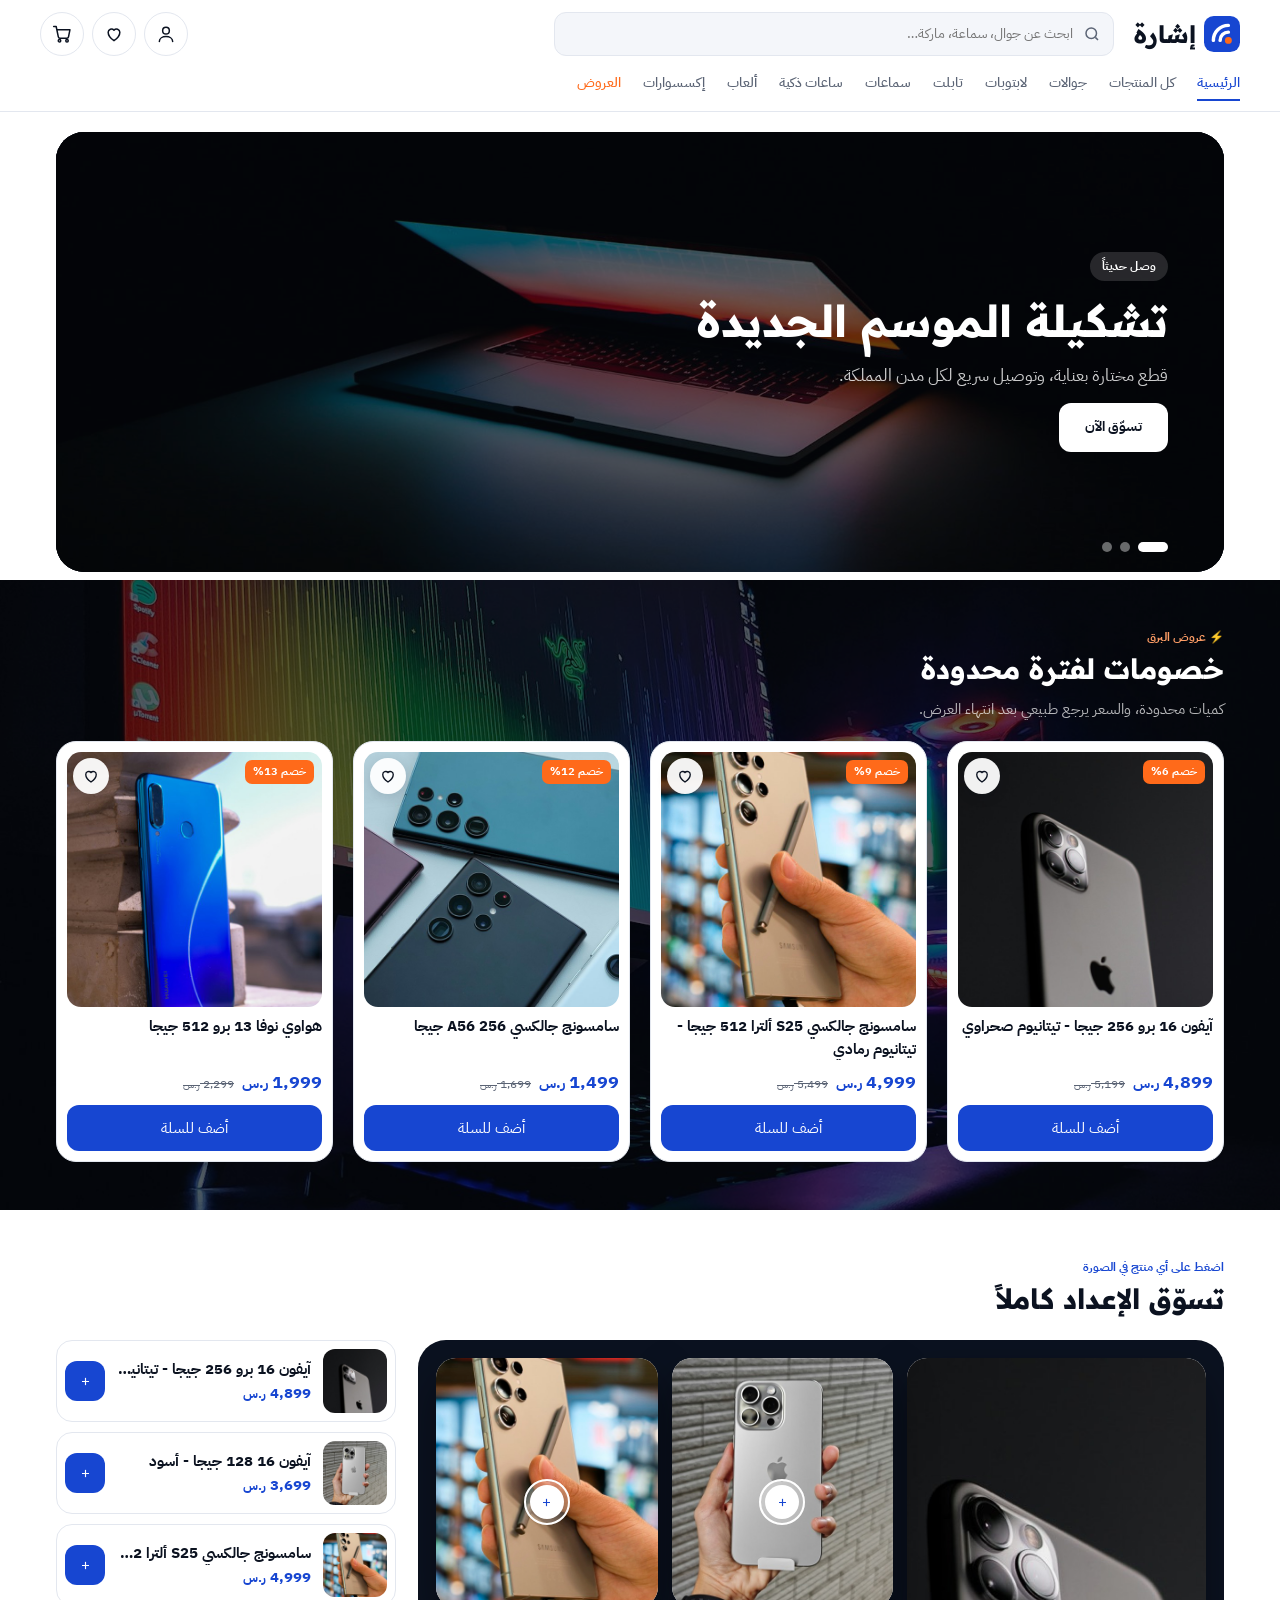
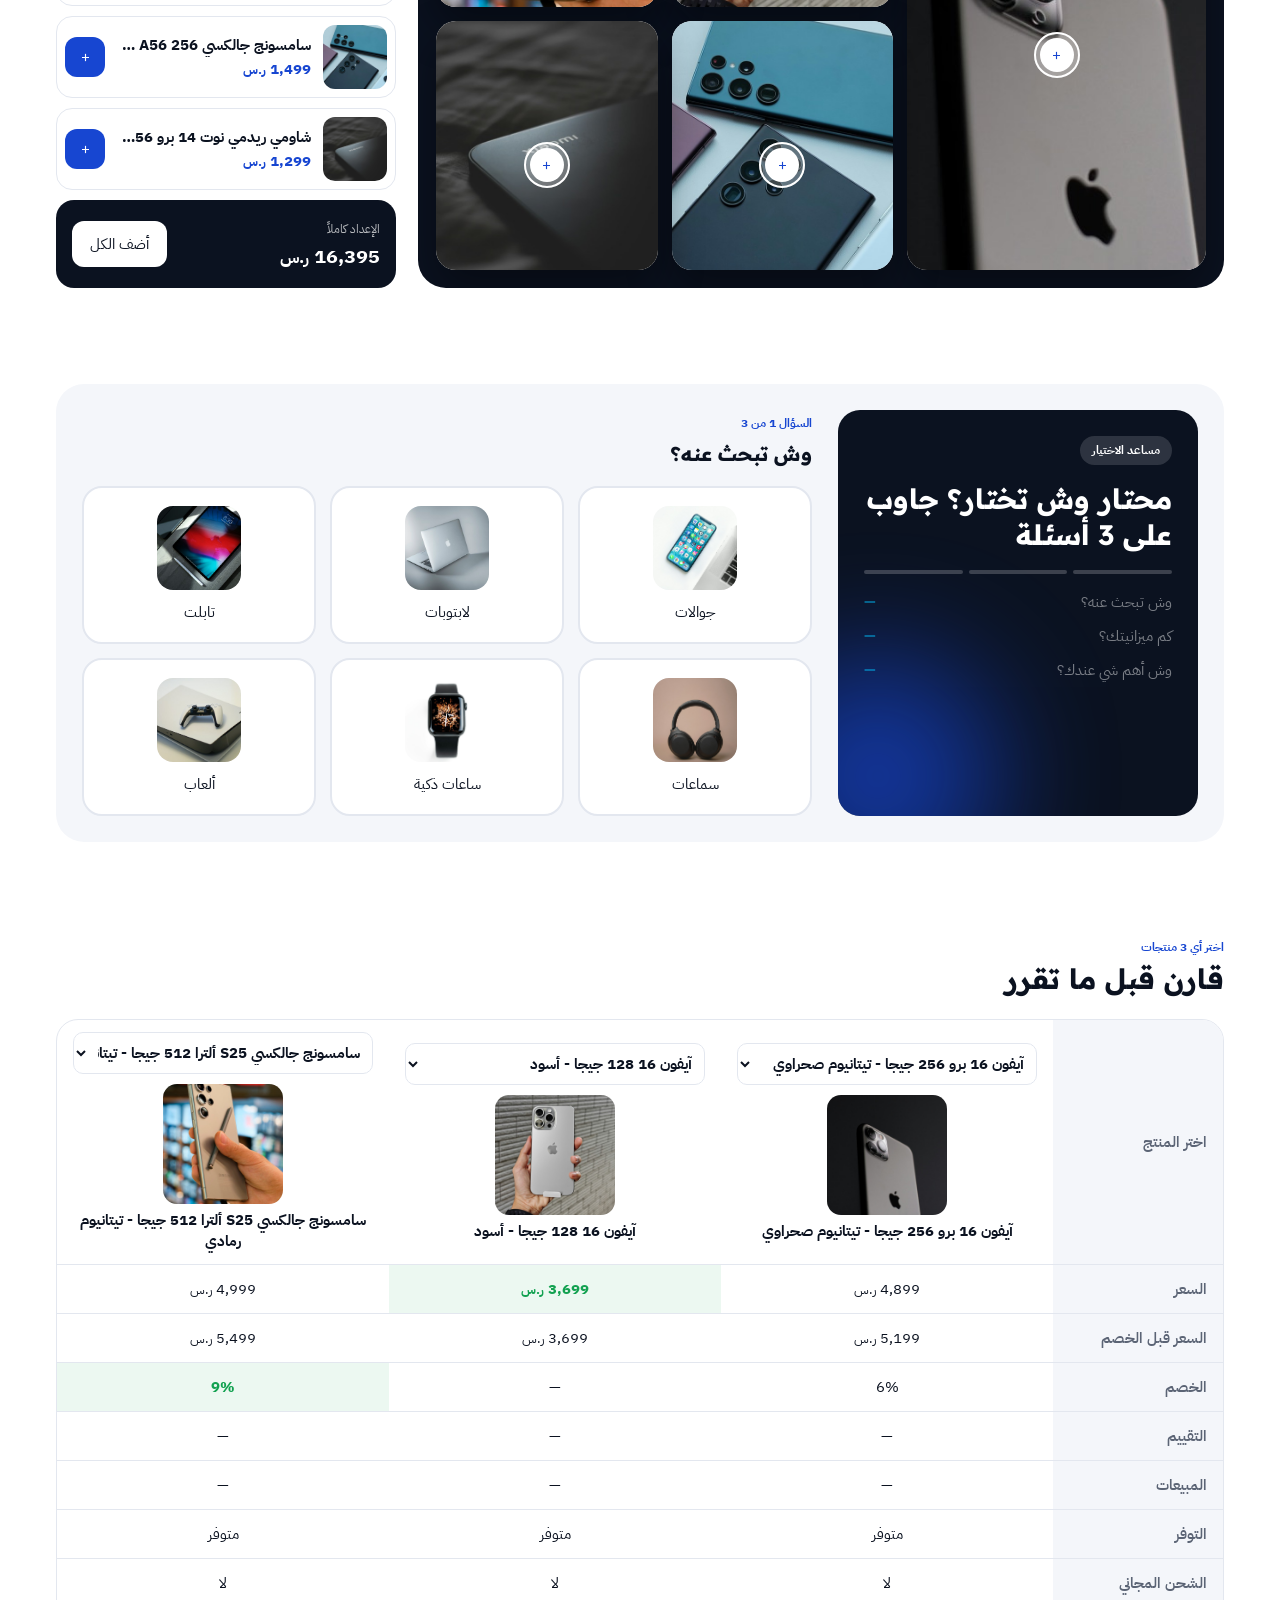
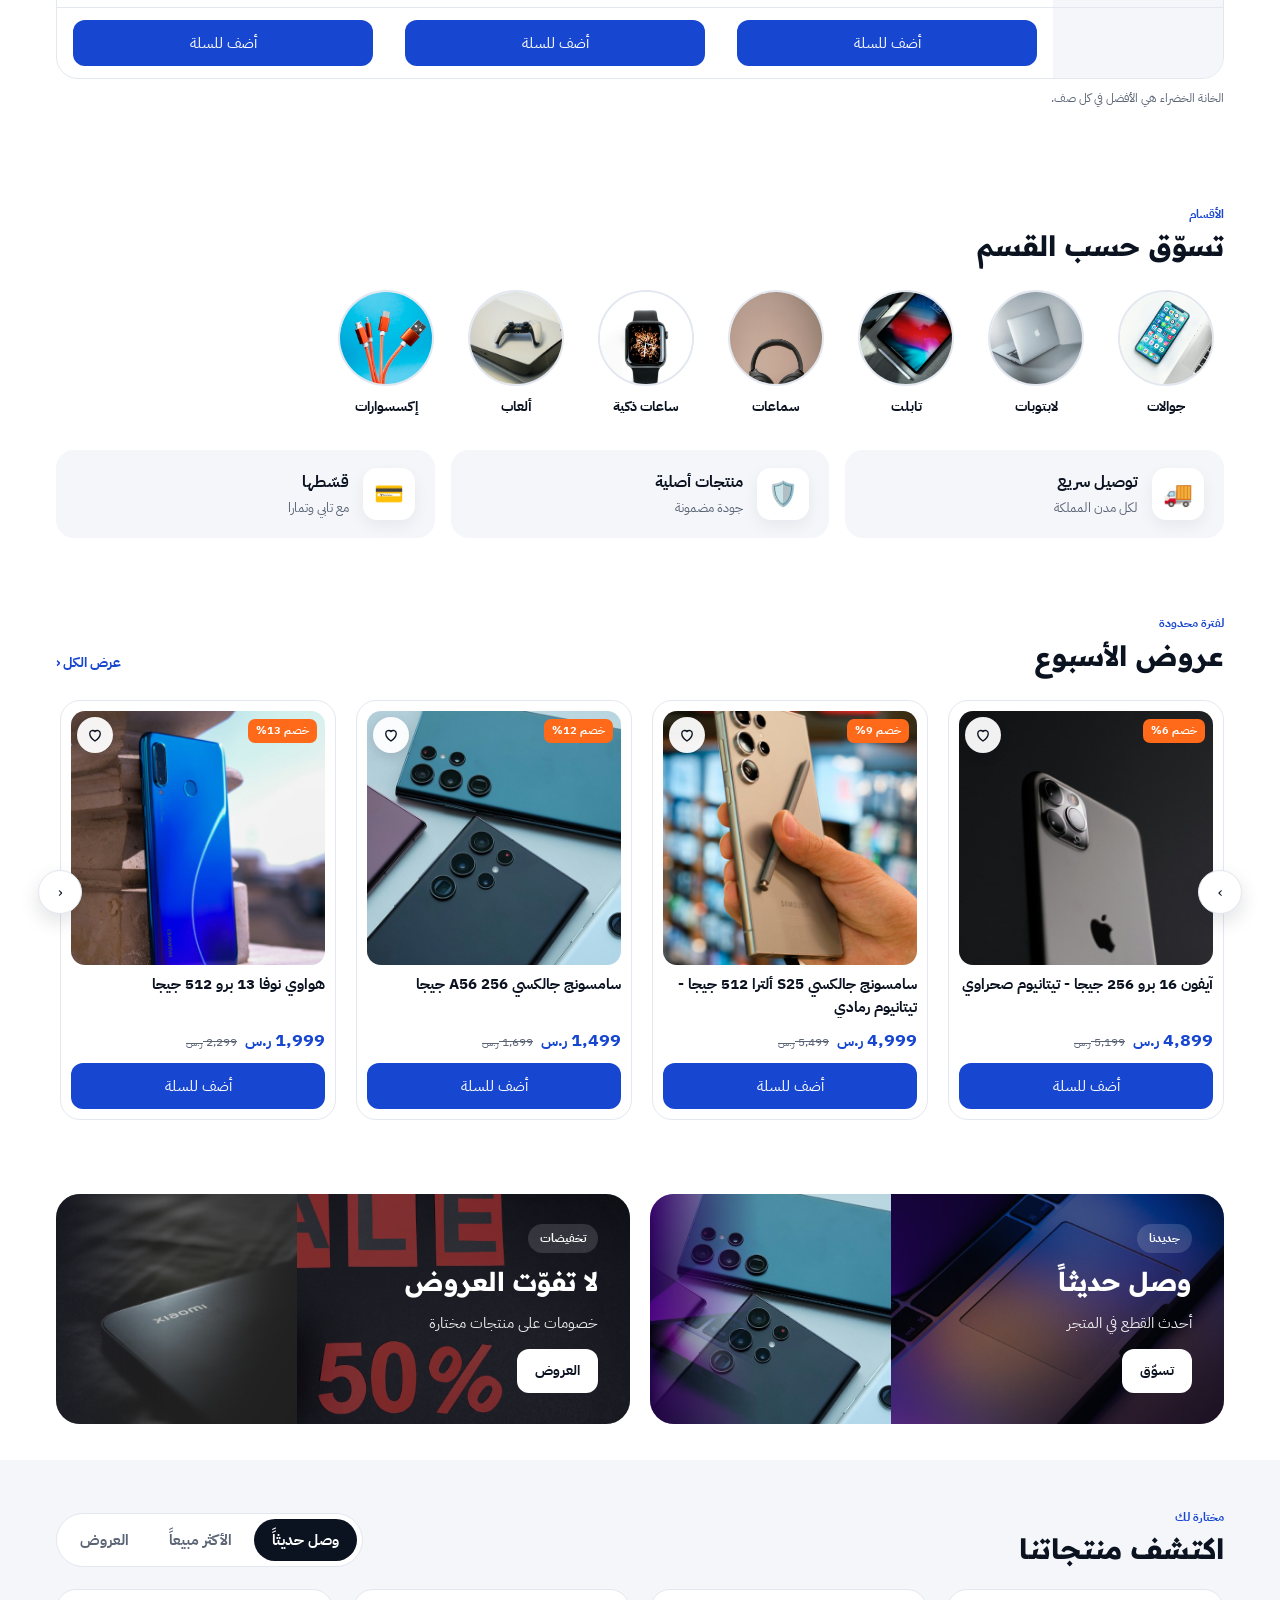
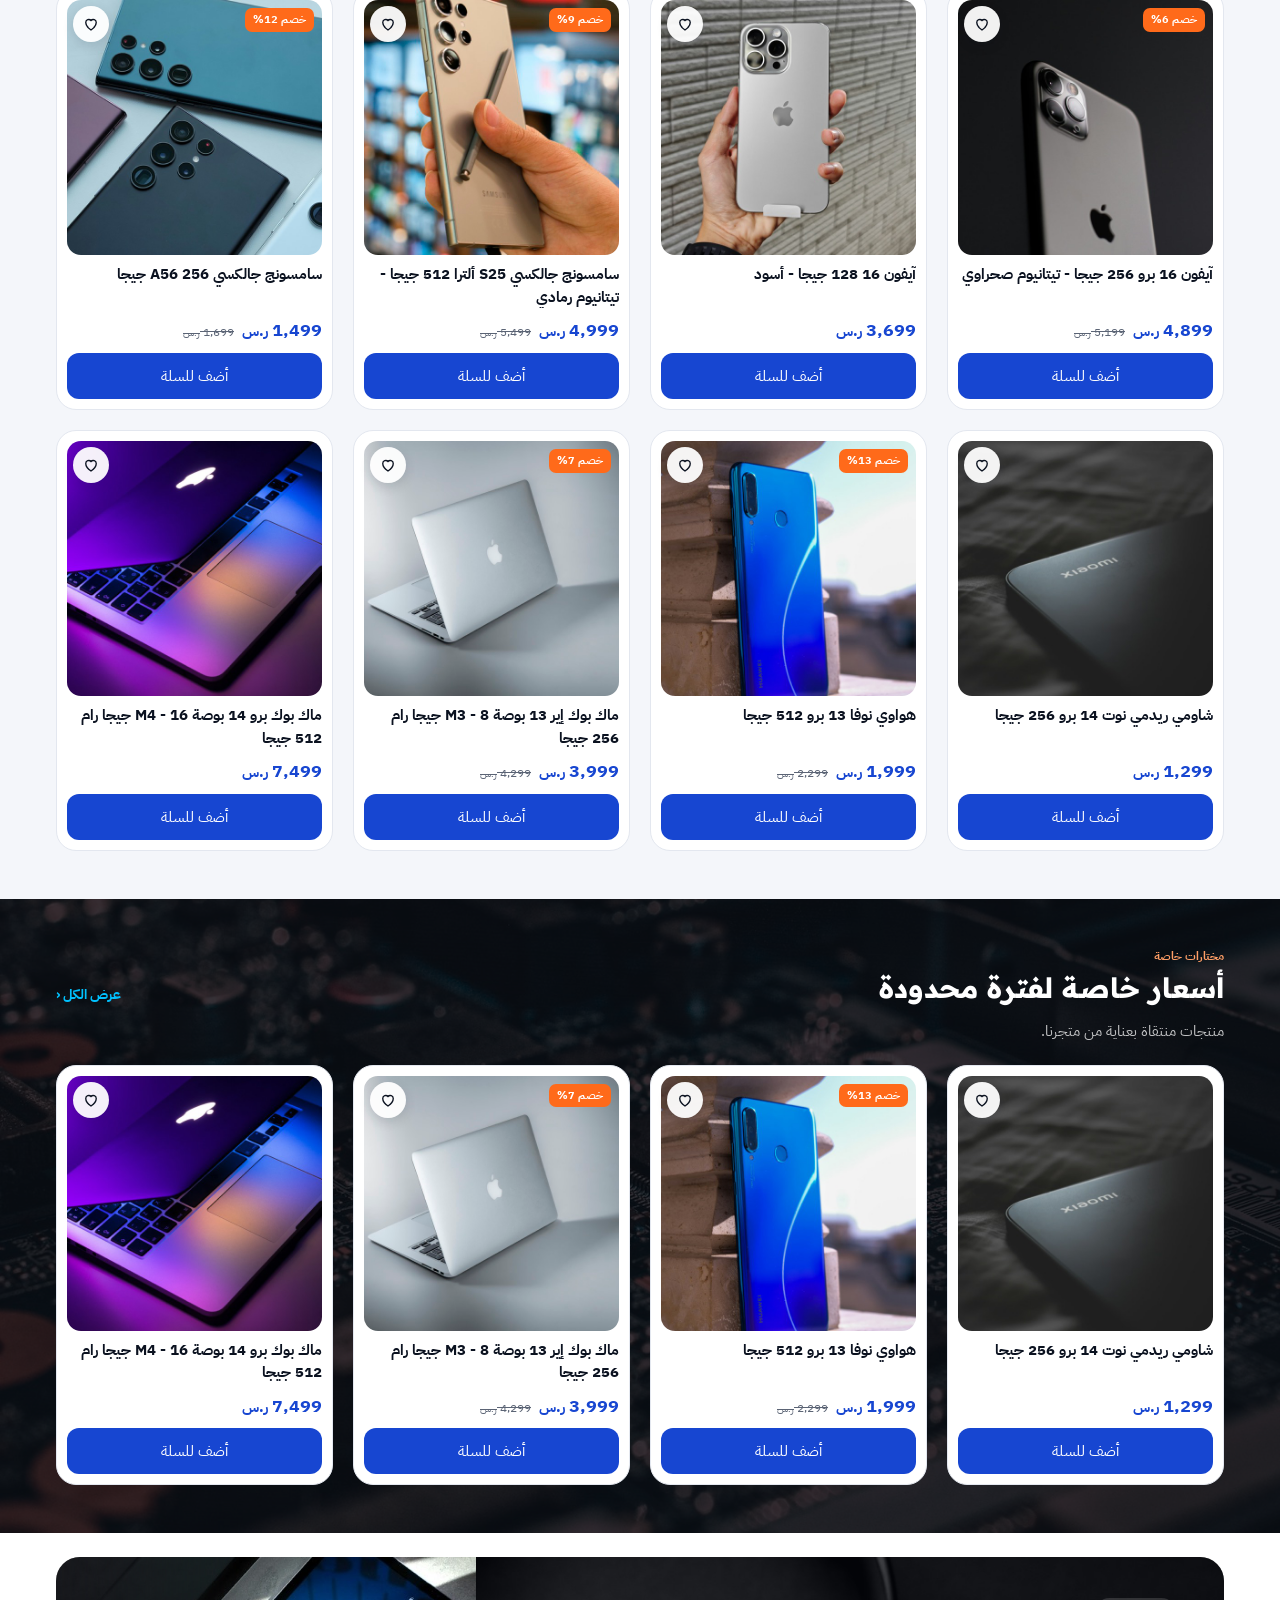
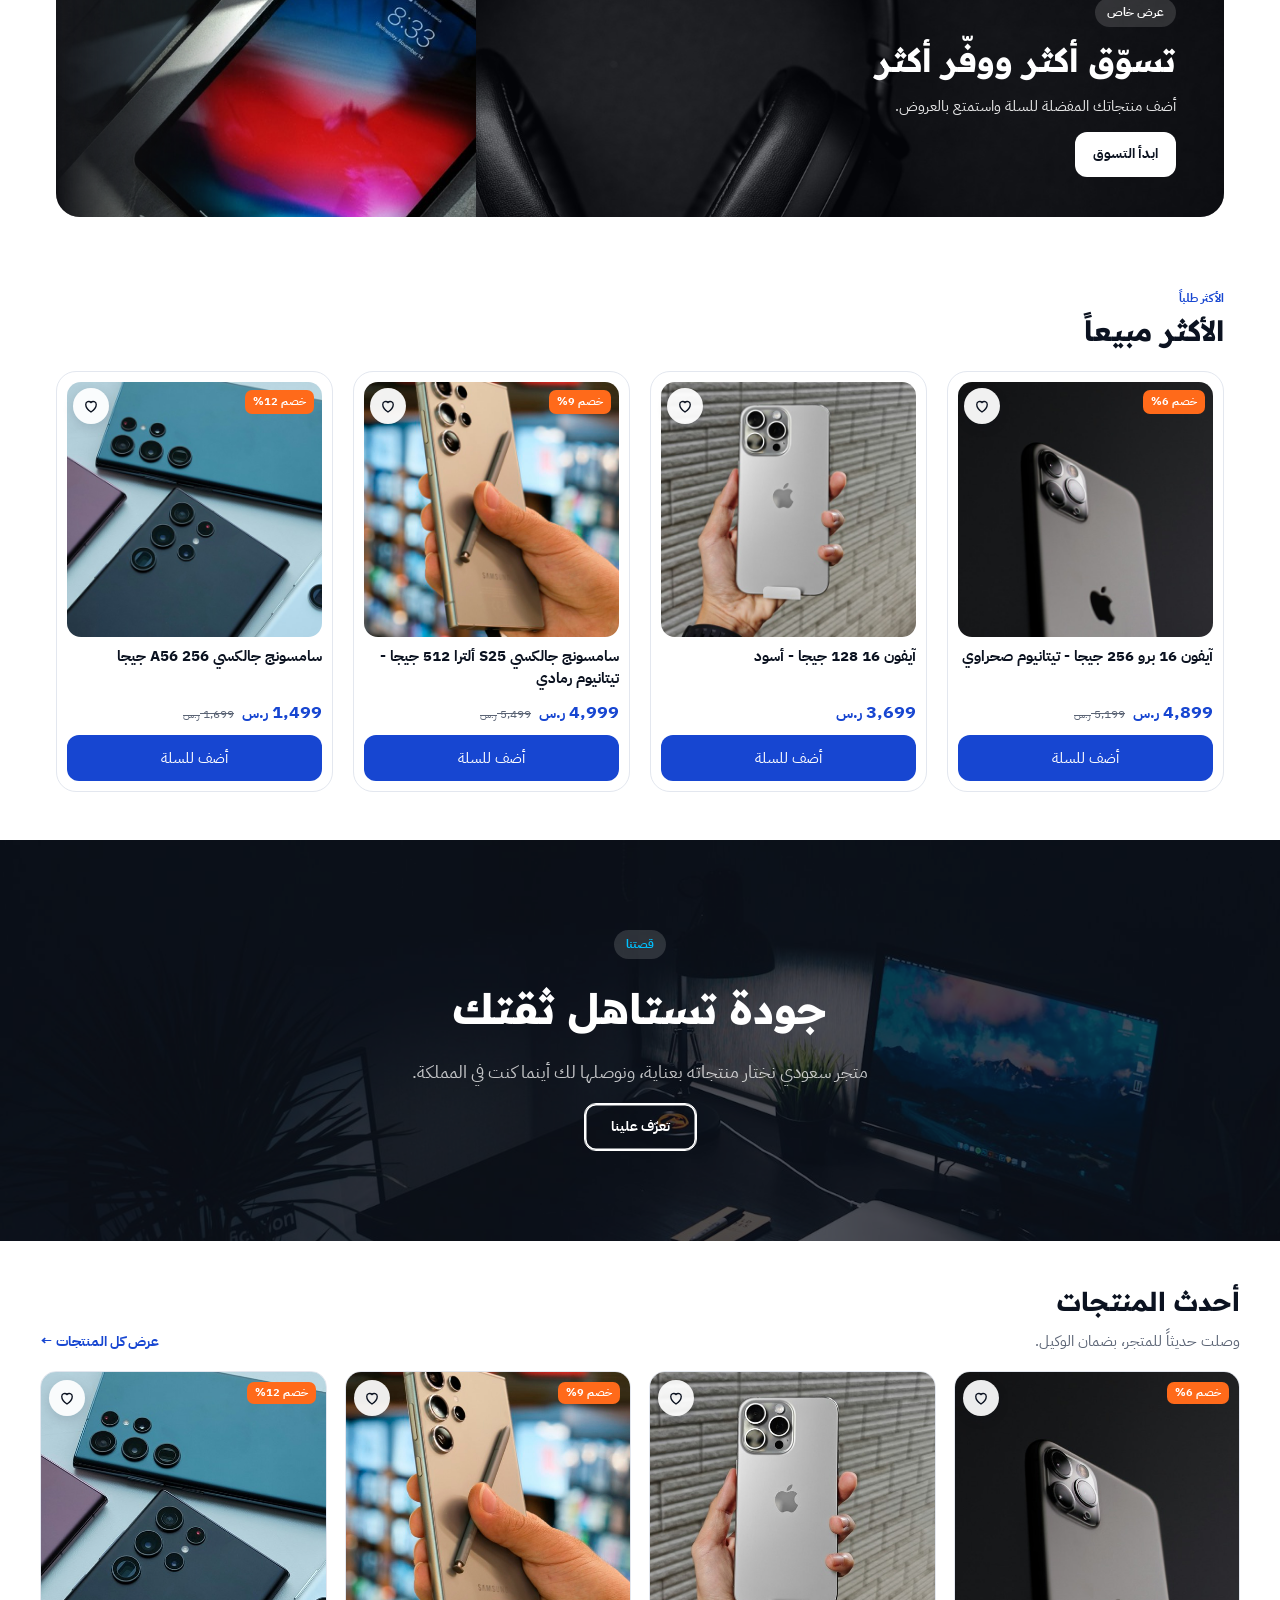
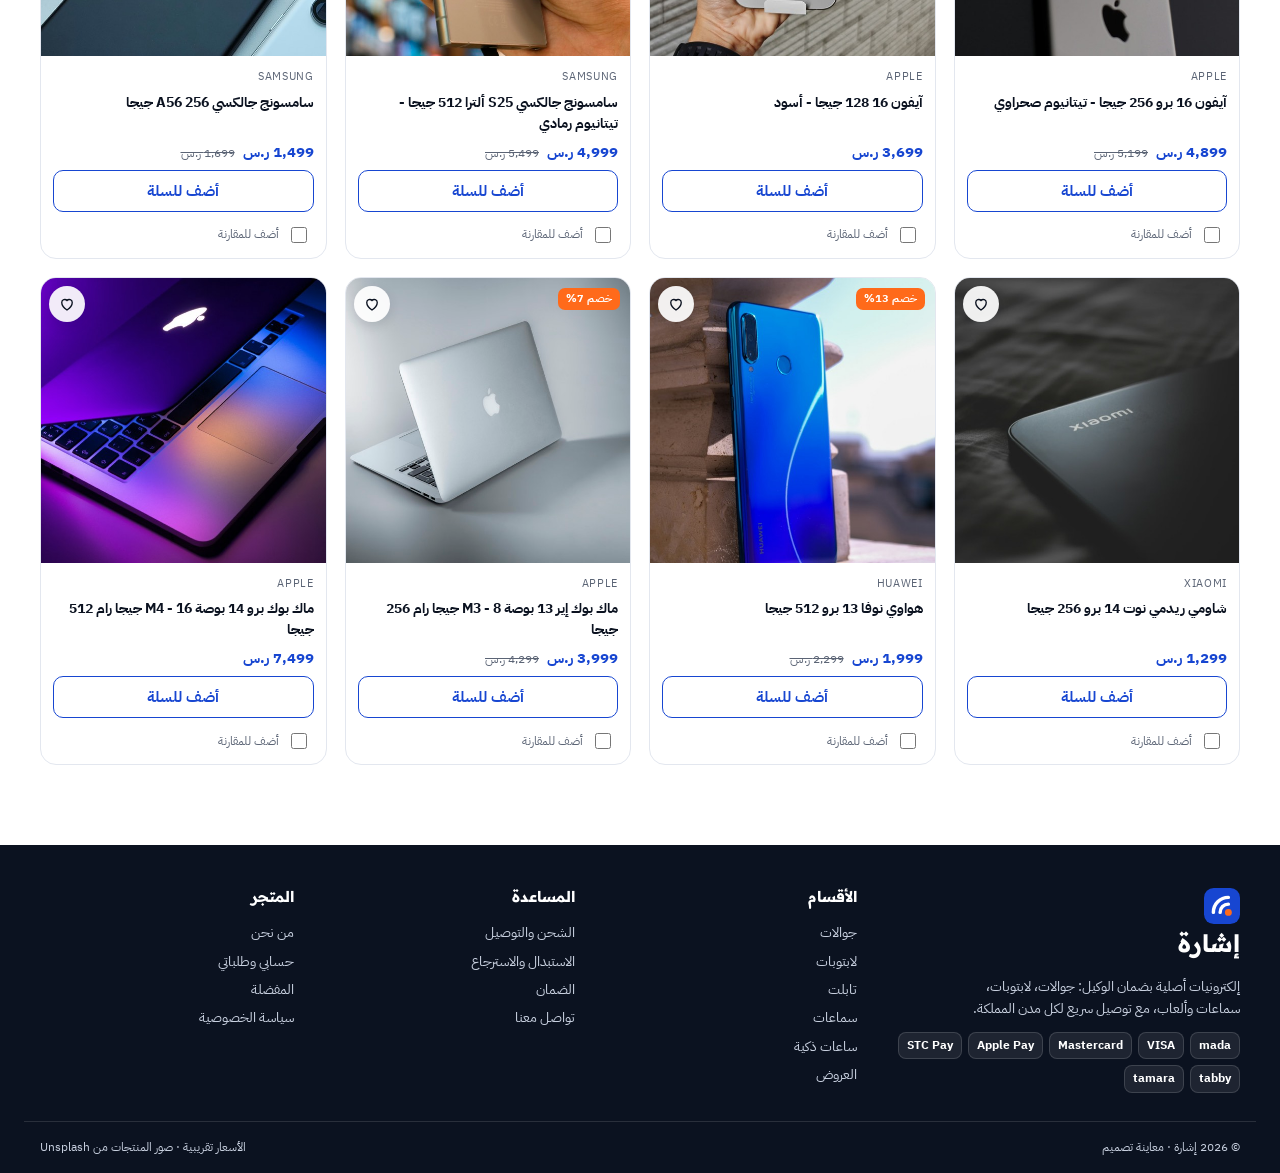
==== index.html @ 344ae26f "Links: every custom-section button opens a real page Slides and banners without a url go to all prod" ====
<!doctype html>
<html lang="ar" dir="rtl"><head><meta charset="utf-8"><meta name="viewport" content="width=device-width,initial-scale=1,viewport-fit=cover">
<meta name="claude:viewport-fit-sides" content="cover">
<title>إشارة | إلكترونيات أصلية</title>
<link rel="icon" type="image/svg+xml" href="img/logo-mark.svg">
<link rel="preconnect" href="https://fonts.googleapis.com"><link rel="preconnect" href="https://fonts.gstatic.com" crossorigin>
<link rel="stylesheet" href="https://fonts.googleapis.com/css2?family=IBM+Plex+Sans+Arabic:wght@400;500;700&family=Readex+Pro:wght@600;700;800&display=swap">
<link rel="stylesheet" href="assets/shop.css?v=84d4ba76">
<link rel="stylesheet" href="salla-custom-code/ishara-custom.css?v=8f27996b">
</head>
<body class="index" data-page="home">
<header class="top">
  <div class="top__in gut">
    <a class="logo" href="index.html" aria-label="إشارة، الرئيسية"><svg class="logo__mark" viewBox="0 0 48 48" aria-hidden="true"><rect width="48" height="48" rx="13" fill="#1746D1"/><path d="M32.5 21.5A11 11 0 0 0 21.5 32.5M32.5 12.5A20 20 0 0 0 12.5 32.5" fill="none" stroke="#fff" stroke-width="4.6" stroke-linecap="round"/><circle cx="32.5" cy="32.5" r="4.6" fill="#FF6A1A"/></svg>إشارة</a>
    <form class="search" role="search" autocomplete="off"><svg viewBox="0 0 24 24" aria-hidden="true"><circle cx="11" cy="11" r="7"/><path d="m20 20-3.5-3.5"/></svg><input id="q" type="search" placeholder="ابحث عن جوال، سماعة، ماركة…" aria-label="ابحث في المتجر" aria-controls="sres"><div class="sres" id="sres" hidden></div></form>
    <div class="acts">
      <a class="ibtn acc-link" href="account.html" aria-label="حسابي"><svg viewBox="0 0 24 24" aria-hidden="true"><circle cx="12" cy="8" r="4"/><path d="M4 21c0-4 4-6 8-6s8 2 8 6"/></svg></a>
      <a class="ibtn" href="wishlist.html" aria-label="المفضلة"><svg viewBox="0 0 24 24" aria-hidden="true"><path d="M12 20s-7-4.5-7-10a4 4 0 0 1 7-2.6A4 4 0 0 1 19 10c0 5.5-7 10-7 10z"/></svg><span class="bdg wish-count zero">0</span></a>
      <a class="ibtn" href="cart.html" aria-label="السلة"><svg viewBox="0 0 24 24" aria-hidden="true"><circle cx="9" cy="20" r="1.5"/><circle cx="18" cy="20" r="1.5"/><path d="M2 3h3l2.6 12.4a2 2 0 0 0 2 1.6h8.2a2 2 0 0 0 2-1.6L21.5 7H6"/></svg><span class="bdg s-cart-summary-count zero">0</span></a>
    </div>
  </div>
  <nav class="nav gut" aria-label="الأقسام"><a href="index.html" aria-current="page">الرئيسية</a><a href="collection.html#all">كل المنتجات</a><a href="collection.html#c1">جوالات</a><a href="collection.html#c2">لابتوبات</a><a href="collection.html#c3">تابلت</a><a href="collection.html#c4">سماعات</a><a href="collection.html#c5">ساعات ذكية</a><a href="collection.html#c6">ألعاب</a><a href="collection.html#c7">إكسسوارات</a><a class="hot" href="collection.html#offers">العروض</a></nav>
</header>
<div class="app-inner"><main>
<section class="s-block s-block--products gut"><div class="bhead"><div><h2>أحدث المنتجات</h2><p class="muted" style="margin:0">وصلت حديثاً للمتجر، بضمان الوكيل.</p></div><a href="collection.html#all">عرض كل المنتجات ←</a></div><div class="rgrid" id="latest"></div></section>
</main></div>
<footer>
  <div class="foot gut">
    <div><a class="logo" href="index.html" style="color:#fff;margin-bottom:10px"><svg class="logo__mark" viewBox="0 0 48 48" aria-hidden="true"><rect width="48" height="48" rx="13" fill="#1746D1"/><path d="M32.5 21.5A11 11 0 0 0 21.5 32.5M32.5 12.5A20 20 0 0 0 12.5 32.5" fill="none" stroke="#fff" stroke-width="4.6" stroke-linecap="round"/><circle cx="32.5" cy="32.5" r="4.6" fill="#FF6A1A"/></svg>إشارة</a><p>إلكترونيات أصلية بضمان الوكيل: جوالات، لابتوبات، سماعات وألعاب، مع توصيل سريع لكل مدن المملكة.</p>
      <div class="pays"><span>mada</span><span>VISA</span><span>Mastercard</span><span>Apple Pay</span><span>STC Pay</span><span>tabby</span><span>tamara</span></div></div>
    <div><h4>الأقسام</h4><a href="collection.html#c1">جوالات</a><a href="collection.html#c2">لابتوبات</a><a href="collection.html#c3">تابلت</a><a href="collection.html#c4">سماعات</a><a href="collection.html#c5">ساعات ذكية</a><a href="collection.html#offers">العروض</a></div>
    <div><h4>المساعدة</h4><a href="info.html#shipping">الشحن والتوصيل</a><a href="info.html#returns">الاستبدال والاسترجاع</a><a href="info.html#warranty">الضمان</a><a href="info.html#contact">تواصل معنا</a></div>
    <div><h4>المتجر</h4><a href="info.html#about">من نحن</a><a href="account.html">حسابي وطلباتي</a><a href="wishlist.html">المفضلة</a><a href="info.html#privacy">سياسة الخصوصية</a></div>
  </div>
  <div class="foot-b gut"><span>© 2026 إشارة · معاينة تصميم</span><span>الأسعار تقريبية · صور المنتجات من Unsplash</span></div>
</footer>
<div id="toast" role="status" aria-live="polite" hidden></div>
<script src="assets/products.js?v=b902b2bc"></script>
<script src="assets/shop.js?v=da9c221f"></script>
<script src="salla-custom-code/ishara-custom.js?v=58efcb47"></script>
</body></html>
---- assets/shop.css ----
/* Ishara store preview: the Raed-like store shell around the custom code.
   Single light look, like the live store. */
:root{
  --color-primary:#1746D1; --shell-ink:#0B1220; --shell-bg:#FFFFFF; --shell-soft:#F4F6FA; --shell-line:#E3E7EF;
  --shell-muted:#5B6475; --shell-note:#FFF4E5; --shell-note-fg:#6B3D00; --shell-ok:#12A150; --shell-err:#C62828; --shell-sale:#FF6A1A;
  --f-body:"IBM Plex Sans Arabic",Tahoma,"Segoe UI",sans-serif; --f-display:"Readex Pro","IBM Plex Sans Arabic",Tahoma,sans-serif;
  color-scheme:light;
}
html,body{background:var(--shell-bg);color:var(--shell-ink)}
body{margin:0;font-family:var(--f-body);font-size:15px;line-height:1.6;direction:rtl}
h1,h2,h3,.ish-h,.ish-h-sm,.ish-slide__txt h2,.ish-story h2,.ish-banner__txt h3{font-family:var(--f-display)}
a{color:inherit}
img{max-width:100%}
[hidden]{display:none!important}
.gut{padding-left:max(16px,env(safe-area-inset-left,0px));padding-right:max(16px,env(safe-area-inset-right,0px))}
.wrap{max-width:1200px;margin:0 auto}
.num{font-variant-numeric:tabular-nums}
button:focus-visible,a:focus-visible,input:focus-visible,select:focus-visible,textarea:focus-visible{outline:2px solid var(--color-primary);outline-offset:2px}

/* ---------- header ---------- */
.note{background:var(--shell-note);color:var(--shell-note-fg);font-size:13px;text-align:center;padding-block:7px}
.top{position:sticky;top:env(safe-area-inset-top,0px);z-index:40;background:var(--shell-bg);border-bottom:1px solid var(--shell-line)}
body::before{content:"";position:fixed;inset:0 0 auto;height:env(safe-area-inset-top,0px);z-index:50;background:var(--shell-bg)}
.top__in{max-width:1200px;margin:0 auto;display:flex;align-items:center;gap:20px;padding-block:12px}
.logo{font-family:var(--f-display);font-weight:800;font-size:24px;text-decoration:none;display:flex;align-items:center;gap:8px;flex:none}
.logo__mark{width:36px;height:36px;flex:none;display:block}
.search{position:relative;flex:1;min-width:0;max-width:560px;margin:0}
.search input{width:100%;box-sizing:border-box;font:inherit;font-size:14px;border:1px solid var(--shell-line);background:var(--shell-soft);border-radius:12px;padding:10px 40px 10px 14px;color:var(--shell-ink)}
.search input:focus{background:var(--shell-bg);border-color:var(--color-primary);outline:none}
.search svg{position:absolute;right:13px;top:50%;transform:translateY(-50%);width:18px;height:18px;fill:none;stroke:var(--shell-muted);stroke-width:2;pointer-events:none}
.sres{position:absolute;top:calc(100% + 6px);inset-inline:0;background:var(--shell-bg);border:1px solid var(--shell-line);border-radius:14px;box-shadow:0 20px 40px rgba(11,18,32,.14);padding:6px;z-index:60;max-height:min(420px,70vh);overflow:auto}
.sres a{display:flex;align-items:center;gap:10px;padding:8px;border-radius:10px;text-decoration:none}
.sres a:hover,.sres a.on{background:var(--shell-soft)}
.sres img{width:44px;height:44px;border-radius:8px;object-fit:cover;flex:none}
.sres span{flex:1;min-width:0;font-size:14px;overflow:hidden;text-overflow:ellipsis;white-space:nowrap}
.sres b{font-size:13px;color:var(--color-primary);white-space:nowrap}
.sres p{margin:0;padding:12px;color:var(--shell-muted);font-size:14px;text-align:center}
.acts{display:flex;gap:8px;flex:none;margin-inline-start:auto}
.ibtn{position:relative;width:42px;height:42px;border-radius:50%;border:1px solid var(--shell-line);display:grid;place-items:center;background:var(--shell-bg);text-decoration:none}
.ibtn:hover{border-color:var(--color-primary);color:var(--color-primary)}
.ibtn svg{width:20px;height:20px;fill:none;stroke:currentColor;stroke-width:1.8;stroke-linecap:round;stroke-linejoin:round}
.bdg{position:absolute;top:-4px;left:-4px;min-width:20px;height:20px;border-radius:10px;background:var(--color-primary);color:#fff;font-size:11px;font-weight:700;display:grid;place-items:center;padding:0 5px;box-sizing:border-box}
.bdg.zero{display:none}
.nav{max-width:1200px;margin:0 auto;display:flex;gap:22px;overflow-x:auto;scrollbar-width:none;font-weight:500;font-size:14px;padding-block:0 10px}
.nav::-webkit-scrollbar{display:none}
.nav a{text-decoration:none;white-space:nowrap;color:var(--shell-muted);padding-block:4px;border-bottom:2px solid transparent}
.nav a:hover,.nav a[aria-current]{color:var(--color-primary);border-bottom-color:var(--color-primary)}
.nav .hot{color:var(--shell-sale)}

/* ---------- common blocks ---------- */
main{display:block;min-height:50vh}
.s-block{max-width:1200px;margin:0 auto;padding-block:40px 56px}
.s-block h2,.ttl{font-size:26px;margin:0 0 6px;text-wrap:balance}
.s-block > p{color:var(--shell-muted);margin:0 0 22px}
.bhead{display:flex;justify-content:space-between;align-items:end;gap:12px;margin-bottom:18px;flex-wrap:wrap}
.bhead a{color:var(--color-primary);font-weight:700;text-decoration:none;font-size:14px}
.crumbs{max-width:1200px;margin:0 auto;padding-block:16px 0;font-size:13px;color:var(--shell-muted);display:flex;gap:8px;flex-wrap:wrap}
.crumbs a{text-decoration:none}
.crumbs a:hover{color:var(--color-primary)}
.btn{display:inline-flex;align-items:center;justify-content:center;gap:8px;border:1.5px solid var(--color-primary);background:var(--color-primary);color:#fff;border-radius:12px;padding:11px 20px;font:inherit;font-weight:700;cursor:pointer;text-decoration:none;line-height:1.3}
.btn:hover{filter:brightness(1.08)}
.btn--ghost{background:var(--shell-bg);color:var(--color-primary)}
.btn--ghost:hover{background:var(--color-primary);color:#fff;filter:none}
.btn--dark{background:var(--shell-ink);border-color:var(--shell-ink)}
.btn--block{width:100%;box-sizing:border-box}
.btn[disabled]{opacity:.5;cursor:not-allowed}
.linkbtn{border:0;background:none;color:var(--color-primary);font:inherit;font-size:13px;font-weight:700;cursor:pointer;padding:0}
.box{border:1px solid var(--shell-line);border-radius:18px;padding:20px;background:var(--shell-bg)}
.muted{color:var(--shell-muted)}
.empty{border:1px dashed var(--shell-line);border-radius:18px;padding:48px 20px;text-align:center;color:var(--shell-muted);display:flex;flex-direction:column;gap:12px;align-items:center}
.empty b{color:var(--shell-ink);font-size:18px;font-family:var(--f-display)}
.empty svg{width:48px;height:48px;fill:none;stroke:var(--shell-line);stroke-width:1.5}
.pill{display:inline-flex;align-items:center;gap:6px;border-radius:999px;padding:3px 10px;font-size:12px;font-weight:700;background:var(--shell-soft)}
.pill--ok{background:#E7F6EE;color:#0B7A3B}
.pill--sale{background:#FFEDE3;color:#B4400B}
.tag{display:inline-block;border-radius:6px;padding:1px 7px;font-size:12px;font-weight:800;direction:ltr}
.tag--tabby{background:#3BFFC1;color:#111}
.tag--tamara{background:#FFE5D0;color:#111}

/* ---------- product card (Raed-like) ---------- */
.rgrid{display:grid;grid-template-columns:repeat(4,minmax(0,1fr));gap:18px}
.rc{display:flex;flex-direction:column;border:1px solid var(--shell-line);border-radius:16px;overflow:hidden;background:var(--shell-bg);transition:box-shadow .2s}
.rc:hover{box-shadow:0 14px 34px rgba(11,18,32,.08)}
.rc .s-product-card-image{position:relative;aspect-ratio:1/1;max-width:100%;background:var(--shell-soft);overflow:hidden}
.rc .s-product-card-image > a{display:block;width:100%;height:100%}
.rc .s-product-card-image img{width:100%;height:100%;object-fit:cover;display:block;transition:transform .4s}
.rc:hover .s-product-card-image img{transform:scale(1.04)}
.rc .s-product-card-content{display:flex;flex-direction:column;gap:6px;padding:12px;flex:1;min-width:0}
.rc-brand{font-size:11px;letter-spacing:.06em;text-transform:uppercase;color:var(--shell-muted);direction:ltr;text-align:right}
.rc h3{font-family:var(--f-body);font-size:14px;font-weight:700;margin:0;line-height:1.5;min-height:42px}
.rc h3 a{text-decoration:none;display:-webkit-box;-webkit-line-clamp:2;-webkit-box-orient:vertical;overflow:hidden}
.rc h3 a:hover{color:var(--color-primary)}
.rc-price{display:flex;gap:8px;align-items:baseline;flex-wrap:wrap;margin-top:auto;font-variant-numeric:tabular-nums}
.rc-price b{color:var(--color-primary)}
.rc-price s{font-size:12px;color:var(--shell-muted)}
.rc-badge{position:absolute;top:10px;right:10px;background:var(--shell-sale);color:#fff;font-size:11px;font-weight:800;border-radius:7px;padding:2px 8px;z-index:2}
.heart{position:absolute;top:8px;left:8px;z-index:2;width:36px;height:36px;border-radius:50%;border:0;background:rgba(255,255,255,.92);display:grid;place-items:center;cursor:pointer;box-shadow:0 4px 12px rgba(11,18,32,.12)}
.heart svg{width:18px;height:18px;fill:none;stroke:var(--shell-ink);stroke-width:1.8}
.heart[aria-pressed="true"] svg{fill:#E5304B;stroke:#E5304B}
.rc-add{border:1.5px solid var(--color-primary);background:var(--shell-bg);color:var(--color-primary);border-radius:10px;padding:8px;font:inherit;font-weight:700;cursor:pointer}
.rc-add:hover{background:var(--color-primary);color:#fff}

/* ---------- collection ---------- */
.listing{max-width:1200px;margin:0 auto;display:grid;grid-template-columns:250px minmax(0,1fr);gap:28px;padding-block:20px 64px;align-items:start}
.filters{position:sticky;top:calc(130px + env(safe-area-inset-top,0px));border:1px solid var(--shell-line);border-radius:18px;padding:18px;display:flex;flex-direction:column;gap:20px;background:var(--shell-bg)}
.filters h2{font-size:17px;margin:0;display:flex;justify-content:space-between;align-items:center}
.filters h3{font-size:13px;margin:0 0 8px;color:var(--shell-muted);font-family:var(--f-body);letter-spacing:.02em}
.filters fieldset{border:0;margin:0;padding:0;display:flex;flex-direction:column;gap:6px}
.chk{display:flex;align-items:center;gap:8px;font-size:14px;cursor:pointer}
.chk input{accent-color:var(--color-primary);width:16px;height:16px;margin:0}
.chk small{margin-inline-start:auto;color:var(--shell-muted);font-variant-numeric:tabular-nums}
.range{width:100%;accent-color:var(--color-primary)}
.rangev{display:flex;justify-content:space-between;font-size:12px;color:var(--shell-muted);font-variant-numeric:tabular-nums}
.toolbar{display:flex;justify-content:space-between;align-items:center;gap:12px;flex-wrap:wrap;margin-bottom:16px}
.toolbar b{font-size:15px}
select,.inp{font:inherit;border:1px solid var(--shell-line);border-radius:10px;padding:9px 12px;background:var(--shell-bg);color:var(--shell-ink);box-sizing:border-box}
.ftoggle{display:none}
.lgrid{grid-template-columns:repeat(3,minmax(0,1fr))}

/* ---------- product page ---------- */
.pp{max-width:1200px;margin:0 auto;display:grid;grid-template-columns:minmax(0,1fr) minmax(0,1fr);gap:40px;padding-block:20px 40px;align-items:start}
.pp-gal{position:sticky;top:calc(130px + env(safe-area-inset-top,0px));display:flex;flex-direction:column;gap:12px}
.pp-main{position:relative;aspect-ratio:1/1;max-width:100%;border-radius:22px;overflow:hidden;background:var(--shell-soft);cursor:zoom-in}
.pp-main img{width:100%;height:100%;object-fit:cover;display:block;transition:transform .25s}
.pp-main.zoom img{transform:scale(1.8)}
.pp-info{display:flex;flex-direction:column;gap:16px;min-width:0}
.pp-info h1{font-size:30px;line-height:1.35;margin:0;text-wrap:balance}
.pp-meta{display:flex;gap:8px;flex-wrap:wrap;align-items:center;font-size:13px}
.pp-price{display:flex;gap:12px;align-items:baseline;flex-wrap:wrap;font-variant-numeric:tabular-nums}
.pp-price b{font-size:32px;color:var(--color-primary);font-family:var(--f-display)}
.pp-price s{color:var(--shell-muted)}
.pp-inst{display:flex;flex-direction:column;gap:6px;border:1px solid var(--shell-line);border-radius:14px;padding:12px 14px;font-size:14px}
.pp-buy{display:flex;gap:10px;flex-wrap:wrap;align-items:stretch}
.pp-buy .btn{flex:1;min-width:140px}
.qty{display:inline-flex;align-items:center;border:1px solid var(--shell-line);border-radius:12px;overflow:hidden;flex:none}
.qty button{width:40px;height:44px;border:0;background:var(--shell-bg);font:inherit;font-size:18px;cursor:pointer;color:var(--shell-ink)}
.qty button:hover{background:var(--shell-soft)}
.qty input{width:40px;text-align:center;border:0;font:inherit;font-weight:700;background:transparent;color:var(--shell-ink);-moz-appearance:textfield}
.qty input::-webkit-inner-spin-button{display:none}
.qty--sm button{width:32px;height:34px;font-size:16px}
.qty--sm input{width:32px}
.pp-heart{width:48px;flex:none;border:1px solid var(--shell-line);border-radius:12px;background:var(--shell-bg);display:grid;place-items:center;cursor:pointer}
.pp-heart svg{width:22px;height:22px;fill:none;stroke:var(--shell-ink);stroke-width:1.8}
.pp-heart[aria-pressed="true"] svg{fill:#E5304B;stroke:#E5304B}
.pp-perks{display:grid;grid-template-columns:repeat(3,minmax(0,1fr));gap:8px}
.pp-perks div{background:var(--shell-soft);border-radius:12px;padding:10px;font-size:12px;display:flex;flex-direction:column;gap:2px}
.pp-perks b{font-size:13px}
.pp-specs{margin:0;padding:0;list-style:none;display:flex;flex-direction:column;gap:6px}
.pp-specs li{display:flex;gap:8px;font-size:14px}
.pp-specs li::before{content:"";flex:none;width:6px;height:6px;border-radius:50%;background:var(--color-primary);margin-top:9px}
.pp-table{width:100%;border-collapse:collapse;font-size:14px}
.pp-table th,.pp-table td{text-align:right;padding:9px 0;border-bottom:1px solid var(--shell-line)}
.pp-table th{color:var(--shell-muted);font-weight:500;width:40%}
.pp-sticky{display:none}

/* ---------- cart ---------- */
.cartgrid{max-width:1200px;margin:0 auto;display:grid;grid-template-columns:minmax(0,1fr) 360px;gap:28px;align-items:start;padding-block:20px 56px}
.cline{display:grid;grid-template-columns:96px minmax(0,1fr) auto;gap:16px;align-items:center;padding:16px 0;border-bottom:1px solid var(--shell-line)}
.cline:first-child{padding-top:0}
.cline img{width:96px;height:96px;border-radius:14px;object-fit:cover;background:var(--shell-soft);display:block}
.cline h3{font-family:var(--f-body);font-size:15px;margin:0 0 4px;line-height:1.5}
.cline h3 a{text-decoration:none}
.cline .r{display:flex;flex-direction:column;align-items:flex-end;gap:8px;font-variant-numeric:tabular-nums}
.cline .r b{font-size:16px;white-space:nowrap}
.rm{border:0;background:none;color:var(--shell-muted);font:inherit;font-size:13px;cursor:pointer;padding:0;text-decoration:underline}
.rm:hover{color:var(--shell-err)}
.sum{position:sticky;top:calc(130px + env(safe-area-inset-top,0px));display:flex;flex-direction:column;gap:12px}
.sum h2{font-size:18px;margin:0}
.sum .row{display:flex;justify-content:space-between;gap:12px;font-size:14px;font-variant-numeric:tabular-nums}
.sum .row.save{color:var(--shell-ok)}
.sum .tot{border-top:1px solid var(--shell-line);padding-top:12px;font-size:18px;font-weight:800}
.ship-meter{display:flex;flex-direction:column;gap:6px;font-size:13px}
.ship-meter i{display:block;height:6px;border-radius:3px;background:var(--shell-soft);overflow:hidden}
.ship-meter i b{display:block;height:100%;background:var(--shell-ok);border-radius:3px}
.coupon{display:flex;gap:8px}
.coupon input{flex:1;min-width:0}
.msg{font-size:13px}
.msg.ok{color:var(--shell-ok)}
.msg.err{color:var(--shell-err)}

/* ---------- checkout ---------- */
.co{max-width:1200px;margin:0 auto;display:grid;grid-template-columns:minmax(0,1fr) 380px;gap:28px;align-items:start;padding-block:20px 56px}
.co form{display:flex;flex-direction:column;gap:18px}
.co fieldset{border:1px solid var(--shell-line);border-radius:18px;padding:20px;margin:0;display:grid;grid-template-columns:1fr 1fr;gap:14px}
.co legend{font-family:var(--f-display);font-weight:700;font-size:17px;padding:0 6px;display:flex;align-items:center;gap:8px}
.co legend i{width:24px;height:24px;border-radius:50%;background:var(--shell-ink);color:#fff;font-style:normal;font-size:13px;display:grid;place-items:center}
.fld{display:flex;flex-direction:column;gap:6px;font-size:14px;min-width:0}
.fld.full{grid-column:1/-1}
.fld label{font-weight:700;font-size:13px}
.fld .inp,.fld select{width:100%}
.fld .err{color:var(--shell-err);font-size:12px}
.fld.bad .inp,.fld.bad select{border-color:var(--shell-err)}
.opts{grid-column:1/-1;display:grid;grid-template-columns:1fr 1fr;gap:10px}
.opt{display:flex;gap:10px;align-items:flex-start;border:1.5px solid var(--shell-line);border-radius:14px;padding:12px 14px;cursor:pointer;font-size:14px}
.opt input{accent-color:var(--color-primary);margin:3px 0 0;flex:none}
.opt span{display:flex;flex-direction:column;gap:2px;flex:1;min-width:0}
.opt small{color:var(--shell-muted)}
.opt em{font-style:normal;font-weight:800;white-space:nowrap;font-variant-numeric:tabular-nums}
.opt:has(input:checked){border-color:var(--color-primary);background:#F3F6FE}
.mini{display:flex;flex-direction:column;gap:10px;max-height:280px;overflow:auto}
.mini div{display:flex;gap:10px;align-items:center;font-size:13px}
.mini img{width:52px;height:52px;border-radius:10px;object-fit:cover;flex:none}
.mini span{flex:1;min-width:0}
.mini b{white-space:nowrap;font-variant-numeric:tabular-nums}
.done{max-width:640px;margin:0 auto;padding-block:48px 64px;display:flex;flex-direction:column;gap:18px;align-items:center;text-align:center}
.done .ok{width:72px;height:72px;border-radius:50%;background:#E7F6EE;display:grid;place-items:center}
.done .ok svg{width:36px;height:36px;fill:none;stroke:var(--shell-ok);stroke-width:2.5}
.done h1{margin:0;font-size:28px}
.done .box{width:100%;box-sizing:border-box;text-align:right}

/* ---------- account ---------- */
.acc{max-width:1200px;margin:0 auto;display:grid;grid-template-columns:240px minmax(0,1fr);gap:28px;align-items:start;padding-block:20px 56px}
.acc nav{display:flex;flex-direction:column;gap:4px}
.acc nav a{padding:10px 14px;border-radius:12px;text-decoration:none;font-weight:500}
.acc nav a[aria-current]{background:var(--shell-ink);color:#fff}
.acc nav a:not([aria-current]):hover{background:var(--shell-soft)}
.order{display:flex;flex-direction:column;gap:14px}
.order + .order{margin-top:16px}
.order header{display:flex;justify-content:space-between;gap:12px;flex-wrap:wrap;align-items:center}
.order header b{font-size:16px}
.thumbs{display:flex;gap:8px;flex-wrap:wrap}
.thumbs img{width:56px;height:56px;border-radius:10px;object-fit:cover;background:var(--shell-soft)}
.track{display:grid;grid-template-columns:repeat(4,minmax(0,1fr));gap:6px;font-size:12px;text-align:center}
.track div{display:flex;flex-direction:column;gap:6px;color:var(--shell-muted)}
.track div::before{content:"";height:6px;border-radius:3px;background:var(--shell-line)}
.track div.on{color:var(--shell-ink);font-weight:700}
.track div.on::before{background:var(--shell-ok)}

/* ---------- info pages ---------- */
.info{max-width:1200px;margin:0 auto;display:grid;grid-template-columns:240px minmax(0,1fr);gap:28px;align-items:start;padding-block:20px 56px}
.prose{max-width:68ch;display:flex;flex-direction:column;gap:12px}
.prose h1{margin:0;font-size:28px}
.prose h2{margin:12px 0 0;font-size:18px}
.prose p,.prose ul{margin:0}
.prose ul{padding-inline-start:20px;display:flex;flex-direction:column;gap:4px}

/* ---------- footer ---------- */
footer{background:var(--shell-ink);color:#C9D1E0;font-size:14px;margin-top:24px}
.foot{max-width:1200px;margin:0 auto;display:grid;grid-template-columns:1.4fr 1fr 1fr 1fr;gap:28px;padding-block:40px 28px}
.foot h4{color:#fff;margin:0 0 10px;font-size:15px;font-family:var(--f-display)}
.foot a{display:block;text-decoration:none;padding-block:3px;color:#C9D1E0}
.foot a:hover{color:#fff}
.foot p{margin:0 0 12px;max-width:34ch}
.pays{display:flex;gap:6px;flex-wrap:wrap}
.pays span{background:rgba(255,255,255,.08);border:1px solid rgba(255,255,255,.14);border-radius:8px;padding:3px 8px;font-size:12px;font-weight:700;color:#fff;direction:ltr}
.foot-b{max-width:1200px;margin:0 auto;border-top:1px solid rgba(255,255,255,.12);padding-block:16px;font-size:12px;display:flex;justify-content:space-between;gap:12px;flex-wrap:wrap}

#toast{position:fixed;z-index:300;left:16px;right:16px;margin-inline:auto;width:fit-content;bottom:calc(90px + env(safe-area-inset-bottom,0px));background:var(--shell-ink);color:#fff;border-radius:14px;padding:10px 12px 10px 16px;font-size:14px;max-width:calc(100% - 32px);box-sizing:border-box;box-shadow:0 12px 30px rgba(11,18,32,.25);display:flex;gap:12px;align-items:center}
#toast a{color:#fff;font-weight:800;white-space:nowrap;background:rgba(255,255,255,.14);border-radius:9px;padding:4px 10px;text-decoration:none}

@media (max-width:1023px){
  .rgrid{grid-template-columns:repeat(3,minmax(0,1fr))}
  .listing{grid-template-columns:1fr}
  .filters{position:static;display:none}
  .filters.open{display:flex}
  .ftoggle{display:inline-flex;padding:8px 14px}
  .cartgrid,.co,.acc,.info{grid-template-columns:1fr}
  .sum{position:static}
  .foot{grid-template-columns:1fr 1fr}
  .pp{gap:24px}
}
@media (max-width:767px){
  .top__in{flex-wrap:wrap;gap:10px 12px;padding-block:10px}
  .logo{font-size:20px}
  .search{order:3;flex-basis:100%;max-width:none}
  .ibtn{width:38px;height:38px}
  .ibtn.acc-link{display:none}
  .rgrid,.lgrid{grid-template-columns:repeat(2,minmax(0,1fr));gap:10px}
  .s-block h2,.ttl{font-size:22px}
  .pp{grid-template-columns:1fr}
  .pp-gal{position:static}
  .pp-info h1{font-size:22px}
  .pp-price b{font-size:26px}
  .pp-sticky{display:flex;position:fixed;inset:auto 0 0;z-index:80;background:var(--shell-bg);border-top:1px solid var(--shell-line);gap:10px;align-items:center;padding-top:10px;padding-bottom:calc(10px + env(safe-area-inset-bottom,0px));box-shadow:0 -8px 24px rgba(11,18,32,.08)}
  .pp-sticky .btn{flex:1}
  .pp-sticky b{font-variant-numeric:tabular-nums;color:var(--color-primary)}
  body.has-sticky{padding-bottom:76px}
  body.has-sticky #toast{bottom:calc(90px + env(safe-area-inset-bottom,0px))}
  .cline{grid-template-columns:72px minmax(0,1fr);gap:12px}
  .cline img{width:72px;height:72px}
  .cline .r{grid-column:2;flex-direction:row;justify-content:space-between;align-items:center}
  .co fieldset{grid-template-columns:1fr;padding:16px}
  .opts{grid-template-columns:1fr}
  .track{font-size:11px}
  .foot{grid-template-columns:1fr}
  .pp-perks{grid-template-columns:1fr 1fr 1fr}
}
@media (prefers-reduced-motion:reduce){*{animation:none!important;transition:none!important;scroll-behavior:auto!important}}

/* preview-only switch between the two category layouts */
salla-products-list{display:grid}
.laysw{max-width:1200px;margin:12px auto 0;display:flex;align-items:center;gap:6px;flex-wrap:wrap;font-size:13px;color:var(--shell-muted)}
.laysw button{border:1px solid var(--shell-line);background:var(--shell-bg);color:inherit;font:inherit;font-weight:700;border-radius:999px;padding:5px 14px;cursor:pointer}
.laysw button[aria-pressed="true"]{background:var(--color-primary);border-color:var(--color-primary);color:#fff}

/* product page in Raed's structure (sidebar / main-content / form) */
.container--product-details{max-width:1200px;margin-inline:auto}
salla-slider,salla-installment{display:block}
.pp-gal salla-slider{display:flex;flex-direction:column;gap:12px}
.pp-thumbs{display:flex;gap:10px}
.pp-thumbs button{width:72px;aspect-ratio:1/1;max-width:100%;border:2px solid transparent;border-radius:12px;padding:0;overflow:hidden;background:var(--shell-soft);cursor:pointer;opacity:.7}
.pp-thumbs button[aria-current]{border-color:var(--color-primary);opacity:1}
.pp-thumbs img{width:100%;height:100%;object-fit:cover;display:block}
.product-form{display:flex;flex-direction:column;gap:14px}
.pp-opts{border:1px solid var(--shell-line);border-radius:14px;padding:12px 14px;margin:0;display:flex;flex-direction:column;gap:8px}
.pp-opts legend{font-weight:700;padding:0 6px}
.pp-opts label{display:flex;align-items:center;gap:10px;border:1.5px solid var(--shell-line);border-radius:12px;padding:10px 12px;cursor:pointer;font-size:14px}
.pp-opts label:has(input:checked){border-color:var(--color-primary);background:color-mix(in srgb,var(--color-primary) 6%,transparent)}
.pp-opts input{accent-color:var(--color-primary);margin:0}
.pp-opts span{flex:1}
.pp-opts b{font-size:13px;font-variant-numeric:tabular-nums;color:var(--shell-muted)}
.pp-total{display:flex;justify-content:space-between;align-items:baseline;background:var(--shell-soft);border-radius:12px;padding:10px 14px}
.pp-total h2{margin:0;font-size:22px;color:var(--color-primary);font-variant-numeric:tabular-nums}
.pp-desc-t{font-size:17px;margin:0 0 10px}
.ish-pdp-story .pp-desc-t{display:none}
.ish-pdp-story .product__description.box{background:transparent;border:0}
.pp-main[hidden]{display:none}
---- salla-custom-code/ishara-custom.css ----
/* =====================================================================
   Ishara — advanced sections for Salla (Raed theme)
   Paste into: Salla dashboard → Store design (تصميم المتجر) → Custom code → CSS
   Works together with ishara-custom.js
   ===================================================================== */
:root{
  --ish-primary: var(--color-primary, #1746D1);
  --ish-ink:#0B1220; --ish-ink2:#121B30; --ish-cyan:#00C2FF; --ish-orange:#FF6A1A;
  --ish-cloud:#F4F6FA; --ish-line:#E3E7EF; --ish-muted:#5B6475; --ish-text:#0B1220;
  --ish-success:#12A150; --ish-star:#FFB020; --ish-radius:22px;
}
.ish *,.ish-modal *,.ish-tray *,.ish-mbar *{box-sizing:border-box}
.ish{font-family:inherit;color:var(--ish-text);direction:rtl;position:relative}
.ish-wrap{max-width:1200px;margin:0 auto;padding:0 16px}
.ish-sec{padding:48px 0}
.ish-h{font-size:28px;line-height:1.3;font-weight:800;margin:0}
.ish-h-sm{font-size:20px;font-weight:800;margin:0}
.ish-eyebrow{font-size:12px;font-weight:800;color:var(--ish-primary)}
.ish-muted{color:var(--ish-muted)}
.ish-head{display:flex;align-items:flex-end;justify-content:space-between;gap:16px;margin-bottom:22px;flex-wrap:wrap}
.ish-head>div{display:flex;flex-direction:column;gap:4px}
.ish-btn{display:inline-flex;align-items:center;justify-content:center;gap:8px;border:0;cursor:pointer;background:var(--ish-primary);color:#fff;font:inherit;font-weight:700;font-size:14px;border-radius:12px;padding:11px 18px;transition:filter .2s,transform .2s;text-decoration:none}
.ish-btn:hover{filter:brightness(1.1)}
.ish-btn:active{transform:scale(.98)}
.ish-btn--light{background:#fff;color:var(--ish-ink)}
.ish-btn--ghost{background:transparent;color:inherit;border:1.5px solid currentColor}
.ish-btn--outline{background:#fff;color:var(--ish-primary);border:1.5px solid var(--ish-primary)}
.ish-btn[disabled]{opacity:.45;cursor:not-allowed}
.ish-loading{opacity:.6;pointer-events:none}
.ish button{font:inherit;cursor:pointer}

/* card */
.ish-grid4{display:grid;grid-template-columns:repeat(4,1fr);gap:20px}
.ish-grid3{display:grid;grid-template-columns:repeat(3,1fr);gap:18px}
.ish-card{background:#fff;border:1px solid var(--ish-line);border-radius:20px;padding:10px;display:flex;flex-direction:column;gap:8px;position:relative;color:var(--ish-text);transition:box-shadow .25s,transform .25s}
.ish-card:hover{box-shadow:0 20px 40px rgba(11,18,32,.10);transform:translateY(-3px)}
.ish-card__img{display:block;aspect-ratio:1/1;border-radius:14px;overflow:hidden;background:var(--ish-cloud)}
.ish-card__img img{width:100%;height:100%;object-fit:cover;transition:transform .4s}
.ish-card:hover .ish-card__img img{transform:scale(1.05)}
.ish-card__name{font-weight:700;line-height:1.5;color:inherit;text-decoration:none;display:-webkit-box;-webkit-line-clamp:2;-webkit-box-orient:vertical;overflow:hidden;min-height:42px}
.ish-badge{position:absolute;top:18px;right:18px;background:var(--ish-orange);color:#fff;font-weight:800;font-size:11px;border-radius:7px;padding:3px 8px}
.ish-price{display:flex;align-items:baseline;gap:8px;margin-top:auto;flex-wrap:wrap}
.ish-price b{font-size:18px;color:var(--ish-primary);font-weight:800}
.ish-price s{font-size:12px;color:var(--ish-muted)}
.ish-card .ish-btn{width:100%}

/* flash sale */
.ish-flash{background:var(--ish-ink);color:#fff;overflow:hidden;isolation:isolate}
.ish-flash::before{content:"";position:absolute;inset:0;z-index:-1;background:rgba(6,9,16,.66)}
.ish-flash .ish-eyebrow{color:#FF9E66}
.ish-cd{display:flex;gap:8px}
.ish-cd span{background:rgba(255,255,255,.08);border:1px solid rgba(255,255,255,.15);border-radius:14px;min-width:62px;padding:8px 6px;text-align:center;font-size:24px;font-weight:900;font-variant-numeric:tabular-nums;line-height:1.1}
.ish-cd small{display:block;font-size:10px;font-weight:500;opacity:.7}
.ish-stock{display:flex;flex-direction:column;gap:4px;font-size:11px;color:var(--ish-muted)}
.ish-stock i{display:block;height:6px;border-radius:3px;background:#FBE3D6;overflow:hidden}
.ish-stock i b{display:block;height:100%;background:linear-gradient(90deg,#FF9E33,var(--ish-orange))}
.ish-stock strong{color:var(--ish-orange)}

/* shop the setup */
.ish-setup{display:grid;grid-template-columns:1fr 340px;gap:22px}
.ish-scene{position:relative;min-height:520px;border-radius:28px;overflow:hidden;background:#0B1220;isolation:isolate}
.ish-scene>img.ish-scene__bg{position:absolute;inset:0;width:100%;height:100%;object-fit:cover;z-index:-1}
.ish-pin{position:absolute;padding:0;line-height:1;width:34px;height:34px;margin:-17px 0 0 -17px;border-radius:50%;background:#fff;color:var(--ish-primary);display:grid;place-items:center;font-weight:900;font-size:18px;border:0;box-shadow:0 0 0 6px rgba(255,255,255,.22);z-index:3;cursor:pointer}
.ish-pin::after{content:"";position:absolute;inset:-6px;border-radius:50%;border:2px solid #fff;animation:ish-ping 2s infinite}
@keyframes ish-ping{to{transform:scale(1.8);opacity:0}}
.ish-pin[aria-pressed="true"]{background:var(--ish-orange);color:#fff}
.ish-pop{position:absolute;z-index:4;background:#fff;color:var(--ish-text);border-radius:16px;padding:10px;display:none;gap:10px;align-items:center;width:280px;box-shadow:0 20px 50px rgba(0,0,0,.4)}
.ish-pop.on{display:flex}
.ish-pop img{width:62px;height:62px;border-radius:12px;object-fit:cover;flex:none}
.ish-list{display:flex;flex-direction:column;gap:10px}
.ish-row{display:flex;gap:12px;align-items:center;background:#fff;border:1px solid var(--ish-line);border-radius:16px;padding:8px;cursor:pointer;transition:border-color .2s,box-shadow .2s}
.ish-row.on{border-color:var(--ish-primary);box-shadow:0 0 0 3px rgba(23,70,209,.15)}
.ish-row img{width:64px;height:64px;border-radius:12px;object-fit:cover;flex:none}
.ish-row__mid{flex:1;min-width:0;display:flex;flex-direction:column}
.ish-row__mid span{font-weight:700;white-space:nowrap;overflow:hidden;text-overflow:ellipsis}
.ish-row__mid b{color:var(--ish-primary)}
.ish-plus{width:40px;height:40px;border-radius:12px;background:var(--ish-primary);color:#fff;display:grid;place-items:center;flex:none;border:0;cursor:pointer}
.ish-total{background:var(--ish-ink);color:#fff;border-radius:18px;padding:16px;display:flex;justify-content:space-between;align-items:center;gap:10px;margin-top:auto}

/* quiz */
.ish-quiz{display:grid;grid-template-columns:360px 1fr;gap:26px;background:var(--ish-cloud);border-radius:28px;padding:26px;min-height:420px}
.ish-qside{background:var(--ish-ink);color:#fff;border-radius:22px;padding:26px;display:flex;flex-direction:column;gap:16px;position:relative;overflow:hidden;isolation:isolate}
.ish-qside::before{content:"";position:absolute;width:240px;height:240px;border-radius:50%;background:var(--ish-primary);filter:blur(60px);opacity:.7;left:-80px;bottom:-80px;z-index:-1}
.ish-pill{display:inline-flex;align-self:flex-start;border-radius:999px;padding:4px 12px;font-size:12px;font-weight:700;background:rgba(0,194,255,.18);color:var(--ish-cyan)}
.ish-steps{display:flex;gap:6px}
.ish-steps i{flex:1;height:4px;border-radius:2px;background:rgba(255,255,255,.2)}
.ish-steps i.on{background:var(--ish-cyan)}
.ish-qsum{list-style:none;margin:0;padding:0;display:flex;flex-direction:column;gap:10px}
.ish-qsum li{display:flex;justify-content:space-between;gap:10px}
.ish-qsum b{color:var(--ish-cyan)}
.ish-opts{display:grid;grid-template-columns:repeat(3,1fr);gap:14px}
.ish-opt{background:#fff;border:2px solid var(--ish-line);border-radius:20px;padding:18px 12px;display:flex;flex-direction:column;align-items:center;gap:10px;font-weight:800;color:var(--ish-text);transition:border-color .2s,transform .2s,box-shadow .2s}
.ish-opt:hover{border-color:var(--ish-primary);transform:translateY(-3px);box-shadow:0 14px 30px rgba(23,70,209,.12)}
.ish-opt img{width:84px;height:84px;border-radius:16px;object-fit:cover}
.ish-opt .ish-ico{width:64px;height:64px;border-radius:18px;background:rgba(23,70,209,.08);color:var(--ish-primary);display:grid;place-items:center;font-size:26px;font-weight:900}
.ish-opt small{font-weight:500;color:var(--ish-muted)}

/* compare */
.ish-cmpwrap{border:1px solid var(--ish-line);border-radius:22px;overflow:auto;background:#fff}
.ish-cmp{width:100%;border-collapse:collapse;table-layout:fixed;min-width:640px}
.ish-cmp td{padding:12px 16px;border-bottom:1px solid var(--ish-line);text-align:center;vertical-align:middle}
.ish-cmp td:first-child{text-align:right;color:var(--ish-muted);font-weight:600;width:170px;background:var(--ish-cloud)}
.ish-cmp tr:last-child td{border-bottom:0}
.ish-cmp select{font:inherit;border:1.5px solid var(--ish-line);border-radius:10px;padding:8px;width:100%;font-weight:700;background:#fff;color:var(--ish-text)}
.ish-cmp img{width:120px;height:120px;object-fit:cover;border-radius:14px;margin:10px auto 6px;display:block}
.ish-cmp td.best{background:rgba(18,161,80,.08);color:var(--ish-success);font-weight:800}

/* product page */
.ish-fbt{display:grid;grid-template-columns:1fr 300px;gap:24px;align-items:center;border:1px solid var(--ish-line);border-radius:24px;padding:22px;background:#fff}
.ish-fbt__items{display:flex;gap:10px;align-items:stretch}
.ish-fbt__plus{align-self:center;font-size:24px;color:var(--ish-muted)}
.ish-fbt__it{flex:1;min-width:0;display:flex;flex-direction:column;gap:6px;border:2px solid var(--ish-line);border-radius:18px;padding:10px;position:relative;cursor:pointer;opacity:.55;transition:opacity .2s,border-color .2s}
.ish-fbt__it.on{opacity:1;border-color:var(--ish-primary)}
.ish-fbt__it img{width:100%;aspect-ratio:1/1;object-fit:cover;border-radius:12px}
.ish-fbt__it input{position:absolute;top:16px;right:16px;width:18px;height:18px;accent-color:var(--ish-primary)}
.ish-fbt__it span{font-size:12px;font-weight:700;line-height:1.4;display:-webkit-box;-webkit-line-clamp:2;-webkit-box-orient:vertical;overflow:hidden}
.ish-fbt__it b{color:var(--ish-primary);margin-top:auto}
.ish-sum{background:var(--ish-cloud);border-radius:18px;padding:18px;display:flex;flex-direction:column;gap:10px}
.ish-sum .r{display:flex;justify-content:space-between}
.ish-calc{display:grid;grid-template-columns:1fr 1fr;gap:22px}
.ish-panel{border:1px solid var(--ish-line);border-radius:22px;padding:22px;display:flex;flex-direction:column;gap:14px;background:#fff}
.ish-plans{display:grid;grid-template-columns:repeat(4,1fr);gap:10px}
.ish-plans button,.ish-conds button{border:1.5px solid var(--ish-line);border-radius:14px;padding:12px 6px;display:flex;flex-direction:column;align-items:center;gap:4px;font-weight:800;background:#fff;color:var(--ish-text)}
.ish-plans button small,.ish-conds button small{font-weight:600;color:var(--ish-muted);font-size:11px}
.ish-plans button[aria-pressed="true"],.ish-conds button[aria-pressed="true"]{border-color:var(--ish-primary);color:var(--ish-primary);background:rgba(23,70,209,.05)}
.ish-tag{border-radius:6px;padding:2px 8px;font-weight:800;font-size:12px;direction:ltr;color:#0B1220}
.ish-tag--tabby{background:#3BFFC1}.ish-tag--tamara{background:#F7C8B4}
.ish-sched{display:flex;gap:6px}
.ish-sched div{flex:1;background:var(--ish-cloud);border-radius:12px;padding:10px 6px;text-align:center;font-size:11px;color:var(--ish-muted)}
.ish-sched b{display:block;font-size:14px;color:var(--ish-text)}
.ish-conds{display:flex;gap:8px}.ish-conds button{flex:1}
.ish-select{font:inherit;border:1.5px solid var(--ish-line);border-radius:12px;padding:11px 12px;font-weight:600;background:#fff;width:100%;color:var(--ish-text)}
.ish-chk{display:flex;align-items:center;gap:10px;cursor:pointer}
.ish-chk input{width:18px;height:18px;accent-color:var(--ish-primary)}
.ish-trade{background:var(--ish-ink);color:#fff;border-radius:18px;padding:16px;display:flex;justify-content:space-between;align-items:center;gap:10px}
.ish-trade b{display:block;font-size:20px}
.ish-faq-search{display:flex;gap:10px;align-items:center;border:1.5px solid var(--ish-line);border-radius:14px;padding:12px 16px;background:#fff}
.ish-faq-search:focus-within{border-color:var(--ish-primary)}
.ish-faq-search input{border:0;outline:0;flex:1;font:inherit;background:transparent}
.ish-faq details{border-bottom:1px solid var(--ish-line);padding:15px 0}
.ish-faq summary{font-weight:700;cursor:pointer;display:flex;justify-content:space-between;list-style:none}
.ish-faq summary::-webkit-details-marker{display:none}
.ish-faq summary::after{content:"+";color:var(--ish-primary);font-size:20px;line-height:1}
.ish-faq details[open] summary::after{content:"−"}
.ish-faq p{color:var(--ish-muted);margin:8px 0 0}
.ish-faq mark{background:rgba(255,176,32,.35);color:inherit;border-radius:3px}

/* listing: quick view + compare */
.ish-qv{position:absolute;bottom:10px;left:50%;transform:translate(-50%,8px);opacity:0;z-index:5;background:rgba(11,18,32,.88);color:#fff;border:0;border-radius:999px;padding:6px 14px;font:inherit;font-size:12px;font-weight:700;white-space:nowrap;cursor:pointer;transition:.25s}
custom-salla-product-card:hover .ish-qv,.ish-qv:focus-visible{opacity:1;transform:translate(-50%,0)}
@media (hover:none){.ish-qv{opacity:1;transform:translate(-50%,0)}}
.ish-cmpchk{display:flex;align-items:center;gap:8px;font-size:12px;color:var(--ish-muted);cursor:pointer;margin:6px 0 0;padding:0 4px}
.ish-cmpchk input{width:16px;height:16px;accent-color:var(--ish-primary)}
.ish-tray{position:fixed;bottom:20px;left:50%;transform:translateX(-50%);z-index:9990;background:var(--ish-ink);color:#fff;border-radius:18px;padding:12px 16px;display:none;align-items:center;gap:14px;box-shadow:0 20px 50px rgba(11,18,32,.4);direction:rtl;font-family:inherit;max-width:calc(100% - 24px)}
.ish-tray.on{display:flex}
.ish-slot{position:relative;width:52px;height:52px;border-radius:12px;background:rgba(255,255,255,.08);border:1px dashed rgba(255,255,255,.25);overflow:visible;flex:none}
.ish-slot img{width:100%;height:100%;object-fit:cover;border-radius:12px}
.ish-slot button{position:absolute;top:-6px;left:-6px;width:20px;height:20px;border-radius:50%;background:var(--ish-orange);color:#fff;border:0;font-size:12px;line-height:1;cursor:pointer}
.ish-modal{position:fixed;inset:0;z-index:9999;background:rgba(5,7,12,.6);backdrop-filter:blur(6px);display:none;align-items:center;justify-content:center;padding:16px;direction:rtl;font-family:inherit}
.ish-modal.on{display:flex}
.ish-modal__box{background:#fff;color:var(--ish-text);border-radius:24px;max-width:980px;width:100%;max-height:90vh;overflow:auto;position:relative;padding:26px;box-shadow:0 40px 100px rgba(0,0,0,.4)}
.ish-modal__x{position:absolute;top:12px;left:12px;width:40px;height:40px;border-radius:50%;background:var(--ish-cloud);border:0;font-size:22px;cursor:pointer;z-index:2}
.ish-qvgrid{display:grid;grid-template-columns:1fr 1fr;gap:26px;align-items:center}
.ish-qvgrid>img{width:100%;aspect-ratio:1/1;object-fit:cover;border-radius:20px;background:var(--ish-cloud)}
.ish-qvgrid .ish-desc{color:var(--ish-muted);font-size:14px;display:-webkit-box;-webkit-line-clamp:4;-webkit-box-orient:vertical;overflow:hidden}

/* mobile bottom bar */
.ish-mbar{display:none}
@media (max-width:767px){
  .ish-mbar{display:grid;position:fixed;bottom:0;inset-inline:0;z-index:9980;grid-template-columns:repeat(5,1fr);background:rgba(255,255,255,.96);backdrop-filter:blur(10px);border-top:1px solid var(--ish-line);padding:8px 4px calc(8px + env(safe-area-inset-bottom));direction:rtl;font-family:inherit}
  .ish-mbar a{display:flex;flex-direction:column;align-items:center;gap:2px;font-size:10px;color:var(--ish-muted);text-decoration:none;position:relative}
  .ish-mbar a.on{color:var(--ish-primary);font-weight:700}
  .ish-mbar svg{width:22px;height:22px}
  .ish-mbar .ish-cnt{position:absolute;top:-4px;left:calc(50% - 22px);background:var(--ish-orange);color:#fff;border-radius:999px;font-size:10px;min-width:16px;height:16px;display:grid;place-items:center;padding:0 4px}
  body.ish-has-mbar{padding-bottom:64px}
  body.ish-has-mbar .ish-tray{bottom:84px}
}

/* responsive */
@media (max-width:1023px){
  .ish-grid4{grid-template-columns:repeat(2,1fr)}
  .ish-setup,.ish-quiz,.ish-fbt,.ish-calc{grid-template-columns:1fr}
  .ish-scene{min-height:420px}
}
@media (max-width:767px){
  .ish-sec{padding:28px 0}
  .ish-h{font-size:22px}
  .ish-grid4{display:flex;overflow-x:auto;gap:12px;scroll-snap-type:x mandatory;padding-bottom:6px}
  .ish-grid4>.ish-card{flex:0 0 62%;scroll-snap-align:start}
  .ish-grid3{grid-template-columns:repeat(2,1fr);gap:10px}
  .ish-cd span{min-width:44px;font-size:17px;padding:5px 4px}
  .ish-opts{grid-template-columns:repeat(2,1fr)}
  .ish-quiz{padding:14px}
  .ish-scene{min-height:340px}
  .ish-pop{width:240px}
  .ish-fbt__items{overflow-x:auto}
  .ish-fbt__it{flex:0 0 42%}
  .ish-plans{grid-template-columns:repeat(2,1fr)}
  .ish-qvgrid{grid-template-columns:1fr}
  .ish-tray{gap:8px;padding:10px}
  .ish-tray .ish-tray__txt{display:none}
}
@media (prefers-reduced-motion:reduce){.ish *,.ish-pin::after{animation:none!important;transition:none!important}}

.ish-mbar [hidden]{display:none!important}

/* setup: auto grid (no overlap) */
.ish-scene--grid{display:grid;grid-template-columns:1.35fr 1fr 1fr;grid-template-rows:1fr 1fr;gap:14px;padding:18px;min-height:540px}
.ish-scene--grid .ish-tile{position:relative;border-radius:20px;overflow:hidden;background:#fff;box-shadow:0 20px 44px rgba(0,0,0,.4);min-height:0;transition:transform .35s}
.ish-scene--grid .ish-tile:first-child{grid-row:1 / span 2}
.ish-scene--grid.ish-n1,.ish-scene--grid.ish-n2{grid-template-columns:repeat(2,1fr);grid-template-rows:1fr}
.ish-scene--grid.ish-n1 .ish-tile:first-child,.ish-scene--grid.ish-n2 .ish-tile:first-child{grid-row:auto}
.ish-scene--grid.ish-n3{grid-template-columns:1.35fr 1fr}
.ish-scene--grid.ish-n4 .ish-tile:nth-child(4){grid-column:span 2}
.ish-scene--grid .ish-tile:hover{transform:translateY(-4px)}
.ish-scene--grid .ish-tile img{position:absolute;inset:0;width:100%;height:100%;object-fit:cover;object-position:center top}
.ish-scene--grid .ish-pin{left:50%;top:58%}
@media (max-width:767px){
  .ish-scene--grid{grid-template-columns:1fr 1fr;grid-template-rows:none;grid-auto-rows:190px;min-height:0;padding:12px;gap:10px}
  .ish-scene--grid .ish-tile:first-child{grid-row:auto;grid-column:1 / -1}
  .ish-scene--grid.ish-n4 .ish-tile:nth-child(4){grid-column:auto}
}

/* ================= basic home sections ================= */
.ish-pill{display:inline-block;align-self:flex-start;font-size:12px;font-weight:800;border-radius:999px;padding:5px 12px;background:rgba(255,255,255,.14);color:#fff}
.ish-more{color:var(--ish-primary);font-weight:700;text-decoration:none;font-size:14px}
.ish-lead{opacity:.75;margin:-10px 0 22px}

/* hero */
.ish-hero{padding:20px 0 8px}
.ish-slider{position:relative;height:440px;border-radius:28px;overflow:hidden;background:var(--ish-ink)}
.ish-slide{position:absolute;inset:0;display:grid;grid-template-columns:1fr;align-items:center;gap:20px;padding:40px 56px;color:#fff;opacity:0;visibility:hidden;transition:opacity .7s,visibility .7s;isolation:isolate}
.ish-slide::before{content:"";position:absolute;inset:0;z-index:-1;background:rgba(6,9,16,.55)}
.ish-slide.on{opacity:1;visibility:visible}
.ish-slide__txt{display:flex;flex-direction:column;gap:14px;max-width:520px}
.ish-slide__txt h2{font-size:44px;line-height:1.2;font-weight:900;margin:0;color:#fff}
.ish-slide__txt p{font-size:17px;opacity:.8;margin:0}
.ish-slide__txt .ish-btn{align-self:flex-start;padding:13px 26px;text-decoration:none}
.ish-slide__img{height:100%;display:flex;align-items:center;justify-content:center}
.ish-slide__img img{height:100%;max-height:380px;width:auto;max-width:100%;aspect-ratio:3/4;object-fit:cover;object-position:top;border-radius:22px;box-shadow:0 30px 70px rgba(0,0,0,.45);transform:rotate(-2deg)}
.ish-slide.on .ish-slide__img img{animation:ish-rise .9s both}
.ish-slide__img--full{position:absolute;inset:0;z-index:-2}
.ish-slide__img--full img{width:100%;height:100%;max-height:none;aspect-ratio:auto;border-radius:0;transform:none;box-shadow:none}
@keyframes ish-rise{from{opacity:0;transform:translateY(24px) rotate(-2deg)}}
.ish-dots{position:absolute;bottom:20px;inset-inline-start:56px;display:flex;gap:8px;z-index:2}
.ish-dots button{width:10px;height:10px;border-radius:5px;border:0;padding:0;background:rgba(255,255,255,.4);transition:width .3s}
.ish-dots button[aria-current]{width:30px;background:#fff}

/* categories */
.ish-cats{padding:36px 0 12px}
.ish-catrow{display:flex;gap:18px;overflow-x:auto;scrollbar-width:none;padding:4px 2px 8px}
.ish-catrow::-webkit-scrollbar{display:none}
.ish-cat{flex:0 0 auto;width:112px;display:flex;flex-direction:column;align-items:center;gap:10px;text-decoration:none;color:var(--ish-text);font-weight:700;font-size:14px;text-align:center}
.ish-cat__img{width:96px;height:96px;border-radius:50%;overflow:hidden;display:grid;place-items:center;background:rgba(23,70,209,.08);border:2px solid var(--ish-line);transition:border-color .2s,transform .2s}
.ish-cat__img img{width:100%;height:100%;object-fit:cover}
.ish-cat__img b{font-size:34px;font-weight:900;color:var(--ish-primary)}
.ish-cat:hover .ish-cat__img{border-color:var(--ish-primary);transform:translateY(-3px)}

/* features */
.ish-feats{padding:12px 0 28px}
.ish-featrow{display:grid;grid-template-columns:repeat(3,1fr);gap:16px}
.ish-feat{display:flex;align-items:center;gap:14px;background:var(--ish-cloud);border-radius:18px;padding:18px 20px}
.ish-feat__ico{width:52px;height:52px;flex:none;border-radius:14px;background:#fff;display:grid;place-items:center;font-size:24px;box-shadow:0 6px 16px rgba(11,18,32,.06)}
.ish-feat b{display:block;font-size:16px}
.ish-feat small{color:var(--ish-muted)}

/* product row slider */
.ish-rowwrap{position:relative}
.ish-row-scroll{display:grid;grid-auto-flow:column;grid-auto-columns:calc((100% - 60px)/4);gap:20px;overflow-x:auto;scroll-snap-type:x mandatory;scrollbar-width:none;padding:4px 2px 10px}
.ish-row-scroll::-webkit-scrollbar{display:none}
.ish-row-scroll>*{scroll-snap-align:start}
.ish-arrow{position:absolute;top:40%;z-index:2;width:44px;height:44px;border-radius:50%;border:1px solid var(--ish-line);background:#fff;color:var(--ish-text);font-size:24px;line-height:1;display:grid;place-items:center;box-shadow:0 8px 20px rgba(11,18,32,.12);padding:0}
.ish-arrow--prev{right:-18px}
.ish-arrow--next{left:-18px}

/* banners */
.ish-banners{padding:16px 0 36px}
.ish-bannergrid{display:grid;grid-template-columns:1fr 1fr;gap:20px}
.ish-banner{position:relative;display:flex;align-items:center;justify-content:space-between;gap:16px;min-height:230px;border-radius:24px;overflow:hidden;padding:28px 32px;color:#fff;text-decoration:none;isolation:isolate}
.ish-banner::before{content:"";position:absolute;inset:0;z-index:-1;background:rgba(6,9,16,.5)}
.ish-banner__txt{display:flex;flex-direction:column;gap:8px;max-width:60%;position:relative;z-index:1}
.ish-banner__txt h3{font-size:26px;font-weight:900;margin:0;color:#fff}
.ish-banner__txt p{margin:0;opacity:.9}
.ish-banner__txt .ish-btn{align-self:flex-start;margin-top:6px}
.ish-banner__img{position:absolute;inset-inline-end:0;top:0;bottom:0;width:42%;z-index:0}
.ish-banner__img img{width:100%;height:100%;object-fit:cover;object-position:top;-webkit-mask-image:linear-gradient(to left,#000 55%,transparent);mask-image:linear-gradient(to left,#000 55%,transparent)}
.ish-banner:hover .ish-banner__img img{transform:scale(1.04);transition:transform .5s}
.ish-banner--wide{min-height:260px;padding:36px 48px}
.ish-banner--wide .ish-banner__txt h3{font-size:32px}
.ish-banner--wide .ish-banner__img{width:36%}
.ish-widebanner{padding:24px 0}

/* tabs */
.ish-tabs-sec{background:var(--ish-cloud)}
.ish-tabs{display:flex;gap:6px;background:#fff;border-radius:999px;padding:5px;border:1px solid var(--ish-line)}
.ish-tabs button{border:0;background:transparent;border-radius:999px;padding:9px 18px;font-weight:700;color:var(--ish-muted)}
.ish-tabs button[aria-selected="true"]{background:var(--ish-ink);color:#fff}

/* dark products */
.ish-dark{background:#05070c;color:#fff;overflow:hidden;isolation:isolate}
.ish-dark::before{content:"";position:absolute;inset:0;z-index:-1;background:rgba(5,7,12,.8)}
.ish-dark .ish-eyebrow{color:#FF9E66}
.ish-dark .ish-more{color:var(--ish-cyan)}

/* video */
.ish-yt{position:relative;display:block;width:100%;aspect-ratio:16/9;border:0;border-radius:24px;overflow:hidden;background:#000 center/cover no-repeat;padding:0}
.ish-yt span{position:absolute;inset:0;margin:auto;width:84px;height:84px;border-radius:50%;background:var(--ish-primary);color:#fff;font-size:30px;display:grid;place-items:center;box-shadow:0 0 0 12px rgba(255,255,255,.2)}
.ish-yt iframe{position:absolute;inset:0;width:100%;height:100%;border:0}

/* story */
.ish-story{background:var(--ish-ink);color:#fff;text-align:center;padding:90px 0;overflow:hidden;isolation:isolate}
.ish-story::before{content:"";position:absolute;inset:0;z-index:-1;background:rgba(8,13,26,.68)}
.ish-story__in{display:flex;flex-direction:column;align-items:center;gap:16px}
.ish-story__in .ish-pill{align-self:center;color:var(--ish-cyan)}
.ish-story h2{font-size:42px;font-weight:900;margin:0;max-width:18ch;color:#fff}
.ish-story p{font-size:18px;opacity:.75;max-width:52ch;margin:0}
.ish-stats{display:flex;gap:44px;margin:8px 0}
.ish-stats b{display:block;font-size:30px;font-weight:900;direction:ltr}
.ish-stats span{opacity:.6}
.ish-story .ish-btn--ghost{color:#fff;background:transparent;box-shadow:inset 0 0 0 1.5px #fff;text-decoration:none;padding:12px 26px}

/* brands */
.ish-brandrow{display:grid;grid-template-columns:repeat(auto-fill,minmax(130px,1fr));gap:14px}
.ish-brandrow>*{height:86px;border:1px solid var(--ish-line);border-radius:18px;display:grid;place-items:center;background:#fff;color:var(--ish-text);text-decoration:none;padding:12px;transition:border-color .2s}
.ish-brandrow>*:hover{border-color:var(--ish-primary)}
.ish-brandrow img{max-width:100%;max-height:48px;object-fit:contain;filter:grayscale(1);opacity:.75;transition:filter .2s,opacity .2s}
.ish-brandrow>*:hover img{filter:none;opacity:1}
.ish-brandrow b{font-size:18px;font-weight:900;letter-spacing:.5px}

/* reviews */
.ish-reviews .ish-row-scroll{grid-auto-columns:calc((100% - 40px)/3)}
.ish-rev{margin:0;background:#fff;border:1px solid var(--ish-line);border-radius:20px;padding:22px;display:flex;flex-direction:column;gap:14px}
.ish-stars{color:var(--ish-star);font-size:16px;letter-spacing:2px}
.ish-stars i{color:var(--ish-line);font-style:normal}
.ish-rev blockquote{margin:0;line-height:1.8;flex:1}
.ish-rev figcaption{display:flex;align-items:center;gap:10px}
.ish-rev figcaption small{display:block;color:var(--ish-muted)}
.ish-avatar{width:42px;height:42px;border-radius:50%;background:var(--ish-primary);color:#fff;display:grid;place-items:center;font-weight:900}

@media (max-width:1023px){
  .ish-row-scroll{grid-auto-columns:calc((100% - 40px)/3)}
  .ish-slide{padding:32px}
  .ish-slide__txt h2{font-size:34px}
}
@media (max-width:767px){
  .ish-slider{height:190px;min-height:0;border-radius:20px}
  .ish-slide{grid-template-columns:1fr;padding:16px 18px 26px;gap:0;align-items:center}
  .ish-slide__txt{gap:8px}
  .ish-slide__txt h2{font-size:21px;line-height:1.25}
  .ish-slide__txt p{display:none}
  .ish-slide__txt .ish-btn{padding:8px 16px;font-size:13px}
  .ish-slide .ish-pill{padding:3px 10px;font-size:11px}
  .ish-slide__img img{max-height:250px}
  .ish-dots{inset-inline-start:18px;bottom:12px}
  .ish-cat{width:84px;font-size:12px}
  .ish-cat__img{width:76px;height:76px}
  .ish-featrow{grid-template-columns:1fr;gap:10px}
  .ish-feat{padding:12px 14px}
  .ish-row-scroll,.ish-reviews .ish-row-scroll{grid-auto-columns:72%;gap:12px}
  .ish-arrow{display:none}
  .ish-bannergrid{grid-template-columns:1fr}
  .ish-banner,.ish-banner--wide{min-height:200px;padding:22px}
  .ish-banner__txt{max-width:62%}
  .ish-banner__txt h3,.ish-banner--wide .ish-banner__txt h3{font-size:21px}
  .ish-tabs{width:100%;overflow-x:auto}
  .ish-tabs button{white-space:nowrap;padding:8px 14px}
  .ish-story{padding:60px 0}
  .ish-story h2{font-size:30px}
  .ish-stats{gap:22px;flex-wrap:wrap;justify-content:center}
}
.ish-head>.ish-tabs{flex-direction:row}

/* ================= category (collection) banner ================= */
.ish-coll{padding:20px 0 6px}
.ish-coll__band{position:relative;display:grid;grid-template-columns:1.2fr 1fr;align-items:center;gap:24px;min-height:260px;border-radius:26px;overflow:hidden;padding:34px 40px;color:#fff;background:var(--ish-ink);isolation:isolate}
.ish-coll__band::before{content:"";position:absolute;inset:0;z-index:-1;background:rgba(8,13,26,.66)}
.ish-coll__txt{display:flex;flex-direction:column;gap:10px;min-width:0}
.ish-coll__txt .ish-pill{color:var(--ish-cyan)}
.ish-coll__txt h1{font-size:40px;line-height:1.2;font-weight:900;margin:0;color:#fff;text-wrap:balance}
.ish-coll__txt p{margin:0;opacity:.75;max-width:46ch}
.ish-coll__stats{display:flex;gap:10px;flex-wrap:wrap;margin:8px 0 0}
.ish-coll__stats div{background:rgba(255,255,255,.08);border:1px solid rgba(255,255,255,.14);border-radius:14px;padding:8px 14px;display:flex;flex-direction:column-reverse}
.ish-coll__stats dt{font-size:11px;opacity:.7}
.ish-coll__stats dd{margin:0;font-size:18px;font-weight:800;font-variant-numeric:tabular-nums}
.ish-coll__pics{position:relative;height:220px}
.ish-coll__pics span{position:absolute;width:44%;aspect-ratio:3/4;border-radius:18px;overflow:hidden;background:#fff;box-shadow:0 24px 50px rgba(0,0,0,.45)}
.ish-coll__pics img{width:100%;height:100%;object-fit:cover}
.ish-coll__pics span:nth-child(1){inset-inline-start:28%;top:-8%;z-index:2;transform:rotate(-2deg)}
.ish-coll__pics span:nth-child(2){inset-inline-start:0;top:14%;width:36%;transform:rotate(-7deg)}
.ish-coll__pics span:nth-child(3){inset-inline-end:0;top:16%;width:36%;transform:rotate(6deg)}
.ish-coll__pics.ish-n1 span:nth-child(1){inset-inline-start:28%}
.ish-coll__chips{display:flex;gap:8px;overflow-x:auto;scrollbar-width:none;padding:14px 2px 4px}
.ish-coll__chips::-webkit-scrollbar{display:none}
.ish-coll__chips a{flex:none;text-decoration:none;color:var(--ish-text);border:1px solid var(--ish-line);background:#fff;border-radius:999px;padding:8px 16px;font-weight:700;font-size:14px;transition:border-color .2s,color .2s}
.ish-coll__chips a:hover{border-color:var(--ish-primary);color:var(--ish-primary)}
.ish-coll__chips a[aria-current]{background:var(--ish-ink);border-color:var(--ish-ink);color:#fff}
@media (max-width:767px){
  .ish-coll__band{grid-template-columns:1fr;padding:24px 20px;min-height:0;gap:12px}
  .ish-coll__txt h1{font-size:28px}
  .ish-coll__pics{display:none}
  .ish-coll__stats dd{font-size:16px}
}

/* narrow screens: let grid/flex children shrink instead of widening the page */
.ish-setup>*,.ish-quiz>*,.ish-fbt>*,.ish-calc>*,.ish-scene--grid>*,.ish-row__mid{min-width:0}

/* ================= shopping helpers ================= */
.ish-card .ish-heart{position:absolute;top:16px;left:16px;z-index:2}
.ish-heart{width:36px;height:36px;border-radius:50%;border:0;background:rgba(255,255,255,.94);display:grid;place-items:center;cursor:pointer;box-shadow:0 4px 12px rgba(11,18,32,.12);padding:0}
.ish-heart svg{width:18px;height:18px;fill:none;stroke:var(--ish-ink);stroke-width:1.8}
.ish-heart[aria-pressed="true"] svg{fill:#E5304B;stroke:#E5304B}
.ish-heart:disabled{opacity:.6}
.ish-freeship{padding:16px 0 0}
.ish-meter{display:flex;flex-direction:column;gap:8px;background:var(--ish-cloud);border-radius:16px;padding:14px 18px;font-size:14px}
.ish-meter b{font-variant-numeric:tabular-nums}
.ish-meter i{display:block;height:8px;border-radius:4px;background:#fff;overflow:hidden}
.ish-meter i b{display:block;height:100%;border-radius:4px;background:var(--ish-primary);transition:width .4s}
.ish-meter.is-done{color:var(--ish-success);font-weight:700}
.ish-meter.is-done i b{background:var(--ish-success)}
.ish-sticky{position:fixed;inset:auto 0 0;z-index:90;background:#fff;border-top:1px solid var(--ish-line);box-shadow:0 -10px 30px rgba(11,18,32,.08);padding-bottom:env(safe-area-inset-bottom,0px)}
.ish-sticky__in{max-width:1200px;margin:0 auto;display:flex;align-items:center;gap:12px;padding:10px max(16px,env(safe-area-inset-left,0px)) 10px max(16px,env(safe-area-inset-right,0px))}
.ish-sticky img{width:48px;height:48px;border-radius:10px;object-fit:cover;flex:none;background:var(--ish-cloud)}
.ish-sticky__txt{flex:1;min-width:0;display:flex;flex-direction:column;line-height:1.4}
.ish-sticky__txt span{font-size:14px;font-weight:700;white-space:nowrap;overflow:hidden;text-overflow:ellipsis}
.ish-sticky__txt b{color:var(--ish-primary);font-variant-numeric:tabular-nums}
.ish-sticky .ish-btn{flex:none;min-width:150px}
body.ish-has-sticky{padding-bottom:72px}
.ish-top{position:fixed;z-index:85;left:max(16px,env(safe-area-inset-left,0px));bottom:calc(24px + env(safe-area-inset-bottom,0px));width:44px;height:44px;border-radius:50%;border:1px solid var(--ish-line);background:#fff;display:grid;place-items:center;cursor:pointer;box-shadow:0 8px 20px rgba(11,18,32,.12);padding:0}
.ish-top svg{width:20px;height:20px;fill:none;stroke:var(--ish-ink);stroke-width:2;stroke-linecap:round;stroke-linejoin:round}
body.ish-has-mbar .ish-top{bottom:calc(84px + env(safe-area-inset-bottom,0px))}
body.ish-has-sticky .ish-top{bottom:calc(88px + env(safe-area-inset-bottom,0px))}
@media (max-width:767px){
  .ish-sticky__txt span{display:none}
  .ish-sticky .ish-btn{flex:1;min-width:0}
}

/* ================= category page: showroom layout ================= */
.ish-show{padding:24px 0 8px}
.ish-show__head{display:flex;justify-content:space-between;align-items:flex-end;gap:24px;flex-wrap:wrap;padding-bottom:20px;border-bottom:2px solid var(--ish-ink)}
.ish-show__title{display:flex;flex-direction:column;gap:6px;min-width:0;max-width:640px}
.ish-show__title h1{margin:0;font-size:52px;line-height:1.1;font-weight:900;color:var(--ish-ink);text-wrap:balance}
.ish-show__title p{margin:0;color:var(--ish-muted);font-size:16px}
.ish-show__facts{display:flex;margin:0;border:1px solid var(--ish-line);border-radius:16px;overflow:hidden;background:#fff}
.ish-show__facts div{display:flex;flex-direction:column;gap:2px;padding:12px 20px;min-width:0}
.ish-show__facts div+div{border-inline-start:1px solid var(--ish-line)}
.ish-show__facts dd{margin:0;font-size:22px;font-weight:800;color:var(--ish-ink);font-variant-numeric:tabular-nums;white-space:nowrap}
.ish-show__facts dt{font-size:12px;color:var(--ish-muted)}
.ish-show__tabs{display:flex;gap:4px;overflow-x:auto;scrollbar-width:none;margin-top:4px}
.ish-show__tabs::-webkit-scrollbar{display:none}
.ish-show__tabs a{flex:none;text-decoration:none;color:var(--ish-muted);font-weight:700;font-size:15px;padding:12px 14px;border-bottom:3px solid transparent;transition:color .2s,border-color .2s}
.ish-show__tabs a:hover{color:var(--ish-ink)}
.ish-show__tabs a[aria-current]{color:var(--ish-primary);border-bottom-color:var(--ish-primary)}
.ish-show__picks{margin-top:28px}
.ish-show__bento{display:grid;grid-template-columns:1.25fr 1fr;grid-template-rows:auto auto;gap:16px}
.ish-spot{position:relative;display:grid;grid-template-columns:44% minmax(0,1fr);align-items:center;gap:16px;background:var(--ish-cloud);border-radius:var(--ish-radius);padding:14px;color:var(--ish-text);min-width:0}
.ish-spot--big{grid-row:span 2;grid-template-columns:1fr;align-content:start;padding:18px;background:#EEF2FC}
.ish-spot__img{display:block;aspect-ratio:1/1;max-width:100%;border-radius:16px;overflow:hidden;background:#fff}
.ish-spot--big{grid-template-rows:minmax(0,1fr) auto}
.ish-spot--big .ish-spot__img{position:relative;aspect-ratio:auto;height:100%;min-height:240px}
.ish-spot--big .ish-spot__img img{position:absolute;inset:0}
.ish-spot__img img{width:100%;height:100%;object-fit:cover;transition:transform .4s}
.ish-spot:hover .ish-spot__img img{transform:scale(1.04)}
.ish-spot__txt{display:flex;flex-direction:column;gap:8px;min-width:0;align-items:flex-start}
.ish-spot__label{font-size:12px;font-weight:800;color:var(--ish-orange)}
.ish-spot__name{font-weight:800;font-size:16px;line-height:1.45;color:var(--ish-ink);text-decoration:none;display:-webkit-box;-webkit-line-clamp:2;-webkit-box-orient:vertical;overflow:hidden}
.ish-spot--big .ish-spot__name{font-size:22px}
.ish-spot__name:hover{color:var(--ish-primary)}
.ish-spot--big .ish-price b{font-size:22px}
.ish-spot .ish-heart{position:absolute;top:22px;left:auto;inset-inline-start:22px;z-index:2}
.ish-btn--ghost{background:#fff;color:var(--ish-primary);box-shadow:inset 0 0 0 1.5px var(--ish-primary)}
.ish-viewbar{display:flex;align-items:center;justify-content:flex-end;gap:10px;margin:0 0 14px;font-size:13px;color:var(--ish-muted)}
.ish-viewbar [role=group]{display:flex;background:var(--ish-cloud);border-radius:12px;padding:3px}
.ish-viewbar button{display:inline-flex;align-items:center;gap:6px;border:0;background:transparent;font:inherit;font-weight:700;color:var(--ish-muted);border-radius:9px;padding:7px 12px;cursor:pointer}
.ish-viewbar button svg{width:16px;height:16px;fill:none;stroke:currentColor;stroke-width:1.8}
.ish-viewbar button[aria-pressed="true"]{background:#fff;color:var(--ish-ink);box-shadow:0 2px 6px rgba(11,18,32,.08)}
/* theme product cards inside the showroom layout */
.ish-layout-showroom custom-salla-product-card{border:0!important;background:var(--ish-cloud)!important;border-radius:20px!important;overflow:hidden}
.ish-layout-showroom custom-salla-product-card .s-product-card-image{background:#fff;border-radius:16px;margin:8px;overflow:hidden}
.ish-view-list salla-products-list,.ish-view-list .s-products-list-wrapper{grid-template-columns:repeat(2,minmax(0,1fr))!important}
.ish-view-list custom-salla-product-card{flex-direction:row!important;align-items:stretch}
.ish-view-list custom-salla-product-card .s-product-card-image{flex:0 0 40%;width:40%;aspect-ratio:1/1;height:auto}
.ish-view-list custom-salla-product-card .s-product-card-content{flex:1;min-width:0;justify-content:center}
.ish-show__tiles.ish-cols3{grid-template-columns:repeat(3,minmax(0,1fr))}
.ish-show__more{padding:40px 0 24px}
.ish-show__tiles{display:grid;grid-template-columns:repeat(4,minmax(0,1fr));gap:14px}
.ish-ctile{position:relative;display:flex;align-items:flex-end;aspect-ratio:16/10;max-width:100%;border-radius:18px;overflow:hidden;background:var(--ish-ink);color:#fff;text-decoration:none;isolation:isolate}
.ish-ctile img{position:absolute;inset:0;width:100%;height:100%;object-fit:cover;z-index:-2;transition:transform .4s}
.ish-ctile::after{content:"";position:absolute;inset:0;z-index:-1;background:linear-gradient(to top,rgba(11,18,32,.8),rgba(11,18,32,.05) 60%)}
.ish-ctile i{position:absolute;inset:0;display:grid;place-items:center;font-style:normal;font-size:48px;font-weight:900;color:rgba(255,255,255,.18);z-index:-1;background:var(--ish-ink)}
.ish-ctile span{padding:14px 16px;font-weight:800;font-size:16px}
.ish-ctile:hover img{transform:scale(1.05)}
@media (max-width:991px){
  .ish-show__title h1{font-size:40px}
  .ish-show__tiles{grid-template-columns:repeat(3,minmax(0,1fr))}
}
@media (max-width:767px){
  .ish-show{padding-top:16px}
  .ish-show__head{gap:14px}
  .ish-show__title h1{font-size:32px}
  .ish-show__facts{width:100%}
  .ish-show__facts div{flex:1;padding:10px 12px}
  .ish-show__facts dd{font-size:16px}
  .ish-show__bento{grid-template-columns:1fr}
  .ish-spot--big{grid-row:auto}
  .ish-spot{grid-template-columns:38% minmax(0,1fr);gap:12px}
  .ish-spot--big{grid-template-columns:1fr;grid-template-rows:auto}
  .ish-spot--big .ish-spot__img{aspect-ratio:4/3;height:auto;min-height:0}
  .ish-spot__name{font-size:14px}
  .ish-spot--big .ish-spot__name{font-size:18px}
  .ish-view-list salla-products-list,.ish-view-list .s-products-list-wrapper{grid-template-columns:1fr!important}
  .ish-show__tiles,.ish-show__tiles.ish-cols3{grid-template-columns:repeat(2,minmax(0,1fr));gap:10px}
  .ish-ctile span{font-size:14px;padding:10px 12px}
}

/* ================= cart drawer ================= */
html.ish-noscroll{overflow:hidden}
.ish-drawer{position:fixed;inset:0;z-index:100000}
.ish-drawer__bg{position:absolute;inset:0;background:rgba(11,18,32,.5);opacity:0;transition:opacity .25s}
.ish-drawer__panel{position:absolute;top:0;bottom:0;inset-inline-end:0;width:min(420px,100%);background:#fff;color:var(--ish-text);display:flex;flex-direction:column;box-shadow:0 0 40px rgba(11,18,32,.2);transform:translateX(-100%);transition:transform .25s ease;padding-top:env(safe-area-inset-top,0px)}
[dir=ltr] .ish-drawer__panel{transform:translateX(100%)}
.ish-drawer.on .ish-drawer__bg{opacity:1}
.ish-drawer.on .ish-drawer__panel{transform:none}
.ish-drawer__head{display:flex;align-items:center;justify-content:space-between;gap:12px;padding:16px 20px;border-bottom:1px solid var(--ish-line)}
.ish-drawer__head h2{margin:0;font-size:18px;font-weight:800}
.ish-drawer__head h2 span{color:var(--ish-muted);font-weight:700;font-size:15px}
.ish-drawer__x{width:40px;height:40px;border:0;border-radius:50%;background:var(--ish-cloud);font-size:24px;line-height:1;cursor:pointer;color:var(--ish-ink)}
.ish-drawer__body{flex:1;overflow-y:auto;padding:16px 20px;display:flex;flex-direction:column;gap:14px;overscroll-behavior:contain}
.ish-drawer__list{list-style:none;margin:0;padding:0;display:flex;flex-direction:column}
.ish-dline{display:flex;gap:12px;padding:14px 0;border-bottom:1px solid var(--ish-line)}
.ish-dline:last-child{border-bottom:0}
.ish-dline__img{flex:none;width:76px;height:76px;border-radius:12px;overflow:hidden;background:var(--ish-cloud)}
.ish-dline__img img{width:100%;height:100%;object-fit:cover}
.ish-dline__mid{flex:1;min-width:0;display:flex;flex-direction:column;gap:4px}
.ish-dline__name{font-weight:700;font-size:14px;line-height:1.5;color:var(--ish-ink);text-decoration:none;display:-webkit-box;-webkit-line-clamp:2;-webkit-box-orient:vertical;overflow:hidden}
.ish-dline__name:hover{color:var(--ish-primary)}
.ish-dline__mid>b{color:var(--ish-primary);font-variant-numeric:tabular-nums}
.ish-dline__row{display:flex;align-items:center;justify-content:space-between;gap:8px;margin-top:2px}
.ish-qty{display:inline-flex;align-items:center;border:1px solid var(--ish-line);border-radius:10px;overflow:hidden}
.ish-qty button{width:34px;height:32px;border:0;background:#fff;font:inherit;font-size:18px;cursor:pointer;color:var(--ish-ink)}
.ish-qty button:hover{background:var(--ish-cloud)}
.ish-qty span{min-width:28px;text-align:center;font-weight:700;font-variant-numeric:tabular-nums}
.ish-dline__del{width:34px;height:34px;border:0;border-radius:10px;background:transparent;cursor:pointer;display:grid;place-items:center;color:var(--ish-muted)}
.ish-dline__del:hover{background:#FDECEE;color:#D92D20}
.ish-dline__del svg{width:18px;height:18px;fill:none;stroke:currentColor;stroke-width:1.8;stroke-linecap:round;stroke-linejoin:round}
.ish-drawer.is-busy .ish-drawer__body{opacity:.6;pointer-events:none}
.ish-drawer__foot{background:#fff;color:var(--ish-text);border-top:1px solid var(--ish-line);padding:16px 20px calc(16px + env(safe-area-inset-bottom,0px));display:flex;flex-direction:column;gap:10px}
.ish-drawer__sum{display:flex;justify-content:space-between;align-items:baseline;font-size:16px}
.ish-drawer__sum b{font-size:20px;font-variant-numeric:tabular-nums}
.ish-drawer__foot small{color:var(--ish-muted);font-size:12px;margin-top:-6px}
.ish-drawer__foot .ish-btn{width:100%;padding:14px}
.ish-drawer__link{text-align:center;font-weight:700;font-size:14px;color:var(--ish-primary);text-decoration:none;padding:4px}
.ish-drawer__link:hover{text-decoration:underline}
.ish-drawer__note{margin:0;color:var(--ish-muted)}
.ish-drawer__empty{flex:1;display:flex;flex-direction:column;align-items:center;justify-content:center;gap:8px;text-align:center;color:var(--ish-muted);padding:40px 0}
.ish-drawer__empty svg{width:56px;height:56px;fill:none;stroke:var(--ish-line);stroke-width:1.5}
.ish-drawer__empty b{color:var(--ish-ink);font-size:17px}
.ish-drawer__empty .ish-btn{margin-top:8px}
.ish-drawer__load{height:120px;border-radius:14px;background:linear-gradient(90deg,var(--ish-cloud),#fff,var(--ish-cloud));background-size:200% 100%;animation:ish-shine 1.2s linear infinite}
@keyframes ish-shine{to{background-position:-200% 0}}
@media (prefers-reduced-motion:reduce){.ish-drawer__panel,.ish-drawer__bg{transition:none}.ish-drawer__load{animation:none}}

/* ================= product page: studio layout ================= */
.ish-pdp-head{display:grid;grid-template-columns:minmax(0,1fr) auto;gap:8px 32px;align-items:end;padding:8px 0 24px;margin-bottom:28px;border-bottom:1px solid var(--ish-line)}
.ish-pdp-head__main{display:flex;flex-direction:column;gap:8px;min-width:0}
.ish-pdp-head__main .product-brand{margin:0!important;width:auto!important;max-width:120px}
.ish-pdp-head__main h1{font-size:40px!important;line-height:1.2!important;font-weight:900!important;margin:0!important;color:var(--ish-ink)!important;text-wrap:balance}
.ish-pdp-head__main .product-entry__sub-title{margin:0!important;font-size:16px!important}
.ish-pdp-head__price{display:flex;flex-direction:column;align-items:flex-end;gap:4px;text-align:end}
.ish-pdp-head__price [data-testid="store-product-price"]{font-size:28px}
.ish-pdp-head__price [data-testid="store-product-price"] p,.ish-pdp-head__price [data-testid="store-product-price"] b{font-size:30px!important;font-weight:900!important}
.ish-pdp-perks{grid-column:1/-1;list-style:none;margin:12px 0 0;padding:0;display:flex;flex-wrap:wrap;gap:8px}
.ish-pdp-perks li{display:flex;align-items:baseline;gap:6px;background:var(--ish-cloud);border-radius:999px;padding:7px 14px;font-size:13px}
.ish-pdp-perks li span{color:var(--ish-muted)}
.ish-pdp-studio .ish-pdp{display:grid!important;grid-template-columns:minmax(0,7fr) minmax(0,5fr);gap:24px 40px;align-items:start}
.ish-pdp-studio .ish-pdp>.sidebar{grid-column:1;grid-row:1;width:auto!important;margin:0!important;position:static!important;overflow:visible!important}
.ish-pdp-studio .ish-pdp>.main-content{grid-column:2;grid-row:1/span 2;width:auto!important;position:sticky!important;top:96px;overflow:visible!important;background:#fff;border:1px solid var(--ish-line);border-radius:24px;padding:22px;box-shadow:0 24px 50px rgba(11,18,32,.07)}
.ish-pdp-studio .ish-pdp>.ish-pdp-story{grid-column:1;grid-row:2;min-width:0}
.ish-pdp-buyt{font-weight:800;font-size:17px;margin-bottom:12px;color:var(--ish-ink)}
.ish-pdp-story{background:var(--ish-cloud);border-radius:24px;padding:24px 28px}
.ish-pdp-story .product__description{padding:0!important;margin:0!important;font-size:15px;line-height:1.9}
.ish-pdp-story .ish-h-sm{margin:0 0 10px}
/* gallery */
.ish-gal-ready>salla-slider,.ish-gal-ready>.details-slider{position:absolute!important;width:1px!important;height:1px!important;overflow:hidden!important;clip:rect(0 0 0 0);clip-path:inset(50%);white-space:nowrap}
.ish-gal{display:grid;grid-template-columns:84px minmax(0,1fr);gap:14px;align-items:start}
.ish-gal--one{grid-template-columns:minmax(0,1fr)}
.ish-gal__stage{grid-column:2;grid-row:1;position:relative;min-width:0}
.ish-gal--one .ish-gal__stage{grid-column:1}
.ish-gal__track{display:flex;overflow-x:auto;scroll-snap-type:x mandatory;scrollbar-width:none;border-radius:24px;background:var(--ish-cloud);outline-offset:3px}
.ish-gal__track::-webkit-scrollbar{display:none}
.ish-gal__slide{flex:0 0 100%;scroll-snap-align:center;aspect-ratio:1/1;max-width:100%;border:0;padding:0;margin:0;background:transparent;cursor:zoom-in;display:block}
.ish-gal__slide img{width:100%;height:100%;object-fit:cover;display:block}
.ish-gal__count{position:absolute;bottom:16px;inset-inline-start:16px;background:rgba(11,18,32,.75);color:#fff;border-radius:999px;padding:4px 12px;font-size:13px;font-variant-numeric:tabular-nums}
.ish-gal__hint{position:absolute;bottom:16px;inset-inline-end:16px;background:rgba(255,255,255,.92);color:var(--ish-ink);border-radius:999px;padding:4px 12px;font-size:12px;font-weight:700;pointer-events:none}
.ish-gal .ish-heart{position:absolute;top:16px;inset-inline-start:16px;left:auto;z-index:2}
.ish-gal__thumbs{grid-column:1;grid-row:1;display:flex;flex-direction:column;gap:10px}
.ish-gal__thumbs button{width:84px;aspect-ratio:1/1;max-width:100%;border:2px solid transparent;border-radius:14px;padding:0;overflow:hidden;background:var(--ish-cloud);cursor:pointer;opacity:.65;transition:opacity .2s,border-color .2s}
.ish-gal__thumbs button:hover{opacity:1}
.ish-gal__thumbs button[aria-current]{opacity:1;border-color:var(--ish-primary)}
.ish-gal__thumbs img{width:100%;height:100%;object-fit:cover;display:block}
.ish-viewer{position:fixed;inset:0;z-index:100001;background:rgba(11,18,32,.94);display:flex;align-items:center;justify-content:center;padding:max(56px,env(safe-area-inset-top,0px)) max(16px,env(safe-area-inset-right,0px)) max(56px,env(safe-area-inset-bottom,0px)) max(16px,env(safe-area-inset-left,0px))}
.ish-viewer img{max-width:min(100%,900px);max-height:100%;object-fit:contain;border-radius:16px;background:#fff}
.ish-viewer__x{position:absolute;top:calc(12px + env(safe-area-inset-top,0px));inset-inline-end:16px;width:44px;height:44px;border-radius:50%;border:0;background:rgba(255,255,255,.12);color:#fff;font-size:26px;cursor:pointer}
.ish-viewer__nav{position:absolute;top:50%;transform:translateY(-50%);width:48px;height:48px;border-radius:50%;border:0;background:rgba(255,255,255,.14);color:#fff;font-size:28px;cursor:pointer}
.ish-viewer__prev{inset-inline-start:16px}
.ish-viewer__next{inset-inline-end:16px}
.ish-viewer__n{position:absolute;bottom:calc(16px + env(safe-area-inset-bottom,0px));left:50%;transform:translateX(-50%);color:#fff;font-size:14px;font-variant-numeric:tabular-nums}
@media (max-width:991px){
  .ish-pdp-studio .ish-pdp{grid-template-columns:minmax(0,1fr) minmax(0,1fr);gap:20px 24px}
  .ish-pdp-head__main h1{font-size:32px!important}
}
@media (max-width:767px){
  .ish-pdp-head{grid-template-columns:minmax(0,1fr);gap:10px;margin-bottom:16px;padding-bottom:16px}
  .ish-pdp-head__main h1{font-size:26px!important}
  .ish-pdp-head__price{align-items:flex-start;text-align:start}
  .ish-pdp-perks{margin-top:4px}
  .ish-pdp-perks li{padding:6px 12px;font-size:12px}
  .ish-pdp-studio .ish-pdp{grid-template-columns:minmax(0,1fr);gap:16px}
  .ish-pdp-studio .ish-pdp>.sidebar,.ish-pdp-studio .ish-pdp>.main-content,.ish-pdp-studio .ish-pdp>.ish-pdp-story{grid-column:1;grid-row:auto;position:static!important}
  .ish-pdp-studio .ish-pdp>.main-content{padding:16px;border-radius:20px}
  .ish-pdp-story{padding:18px;border-radius:20px}
  .ish-gal{grid-template-columns:minmax(0,1fr)}
  .ish-gal__stage{grid-column:1}
  .ish-gal__thumbs{grid-row:2;flex-direction:row;overflow-x:auto;scrollbar-width:none}
  .ish-gal__thumbs button{flex:none;width:64px}
  .ish-gal__track{border-radius:18px}
  .ish-viewer__nav{top:auto;bottom:calc(8px + env(safe-area-inset-bottom,0px));transform:none}
}

/* background photos (CONFIG.photos, slides and banners) */
.ish-photo{background-color:var(--ish-ink);background-size:cover;background-position:center;background-repeat:no-repeat}
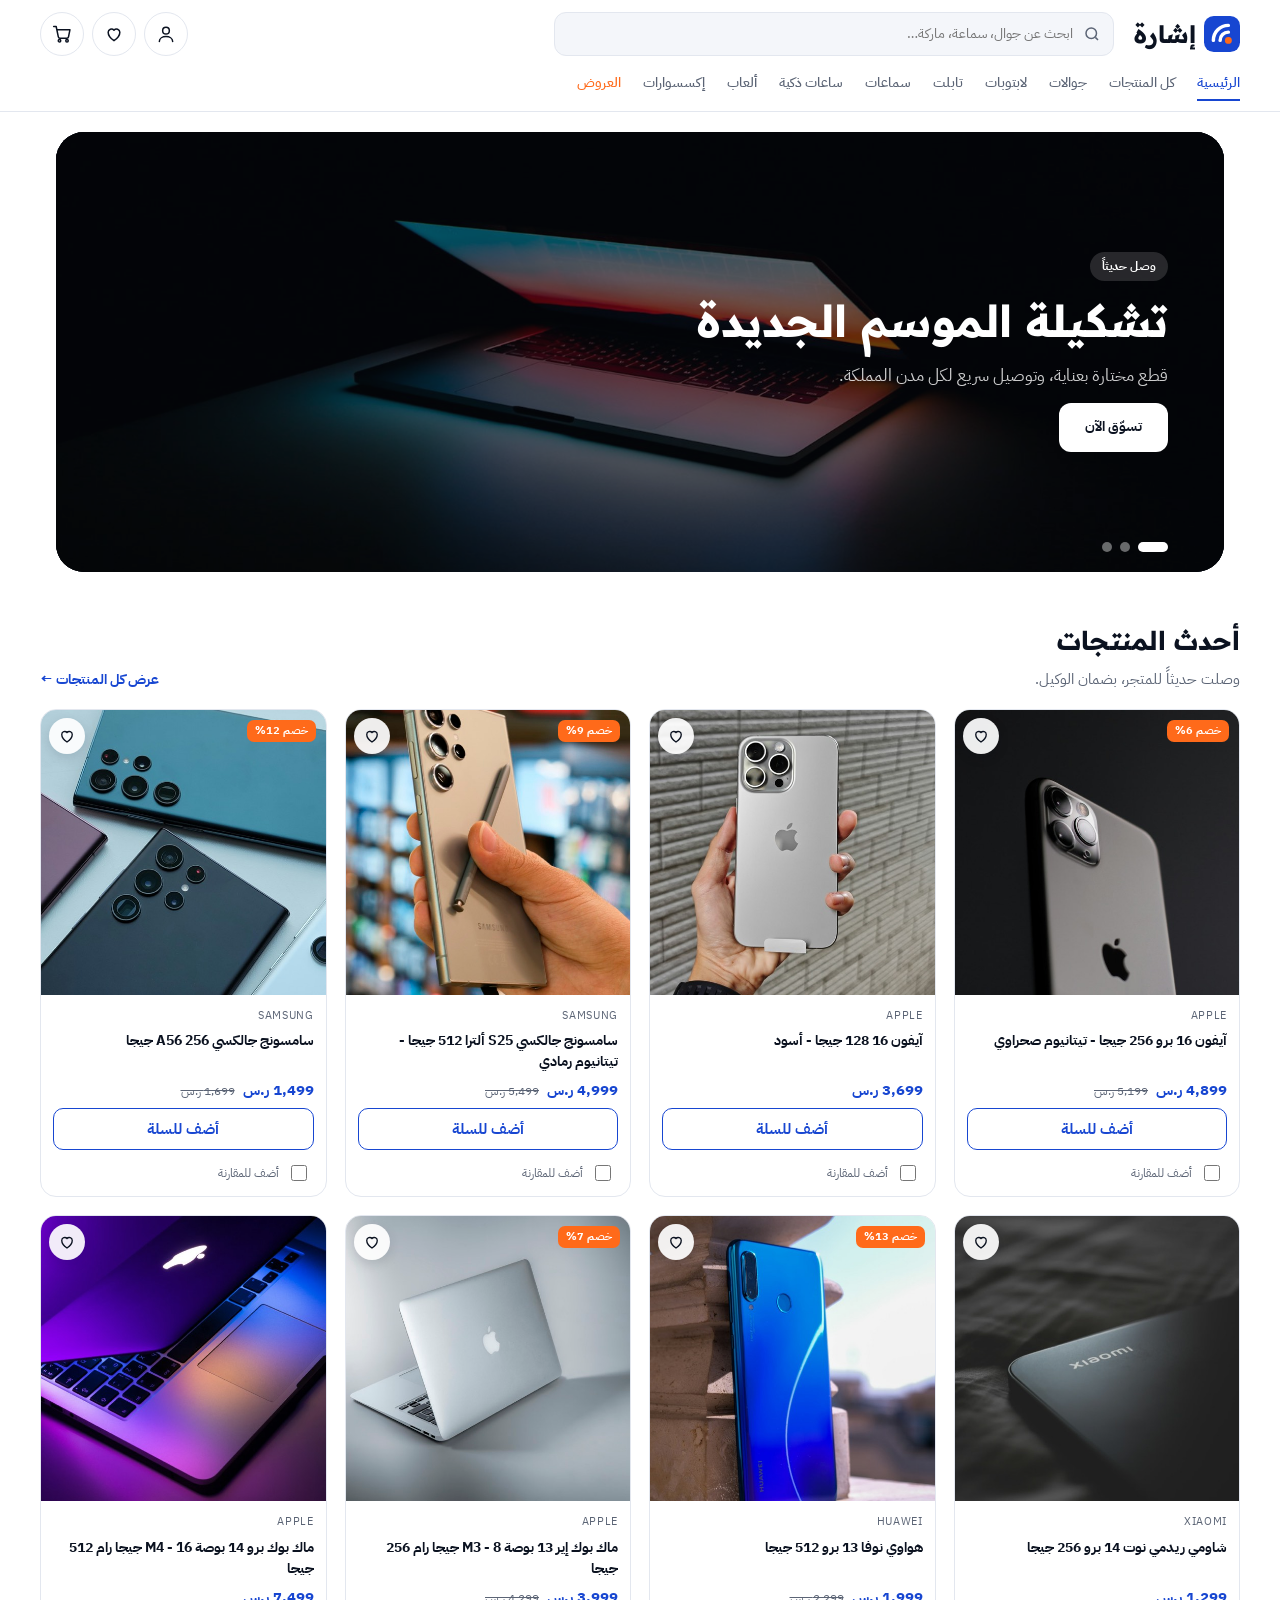
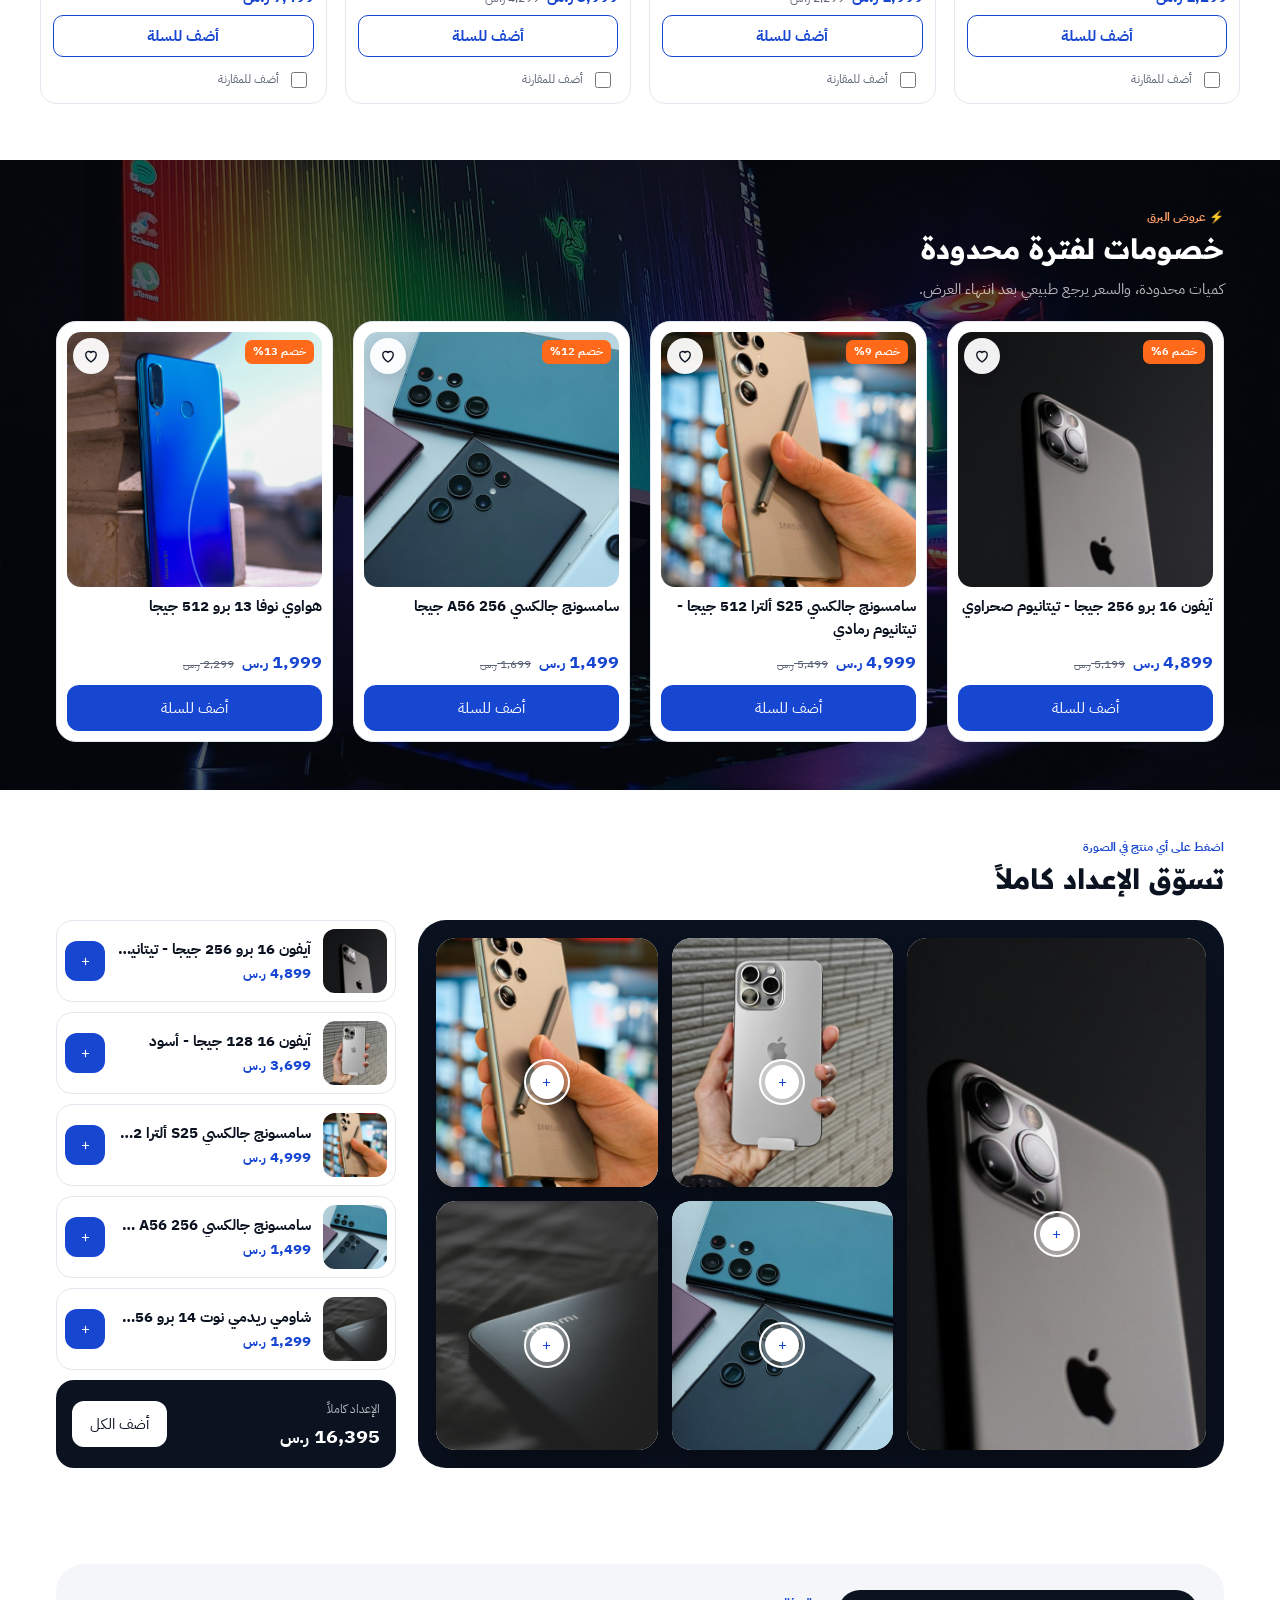
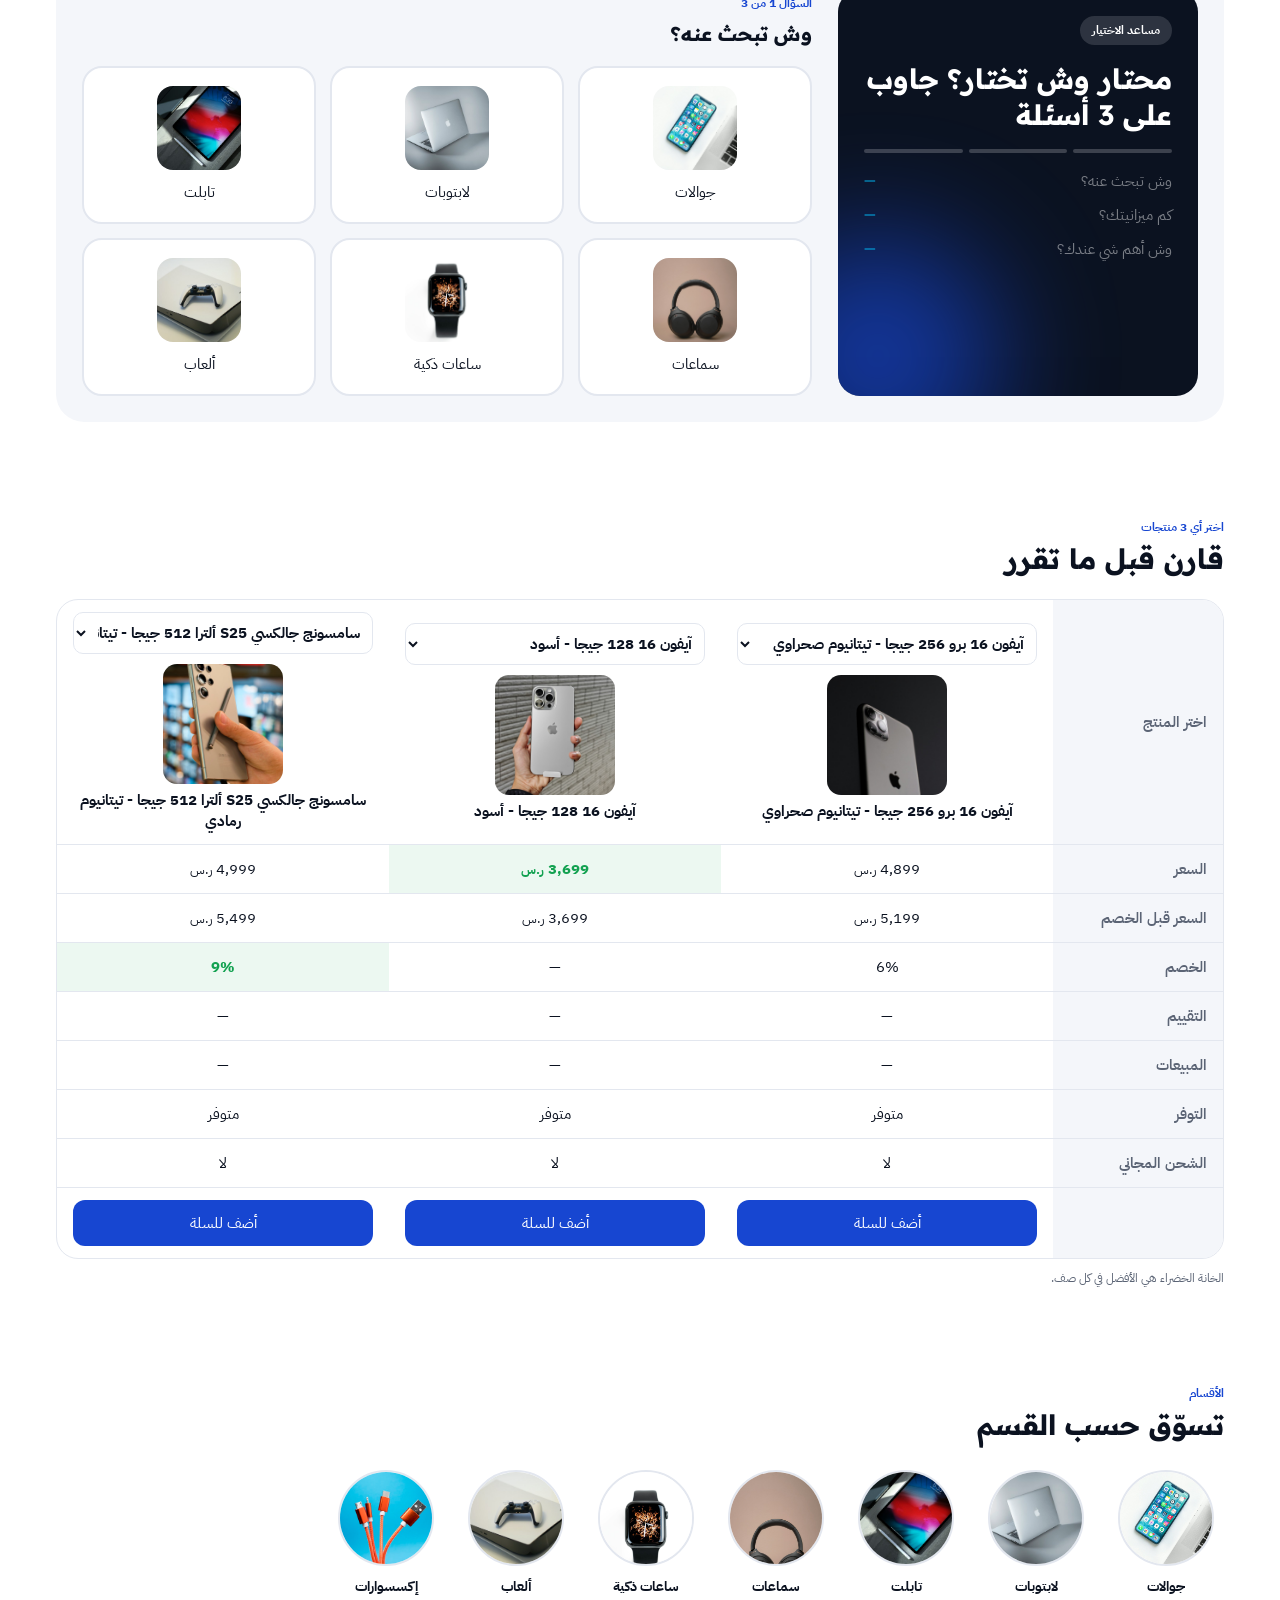
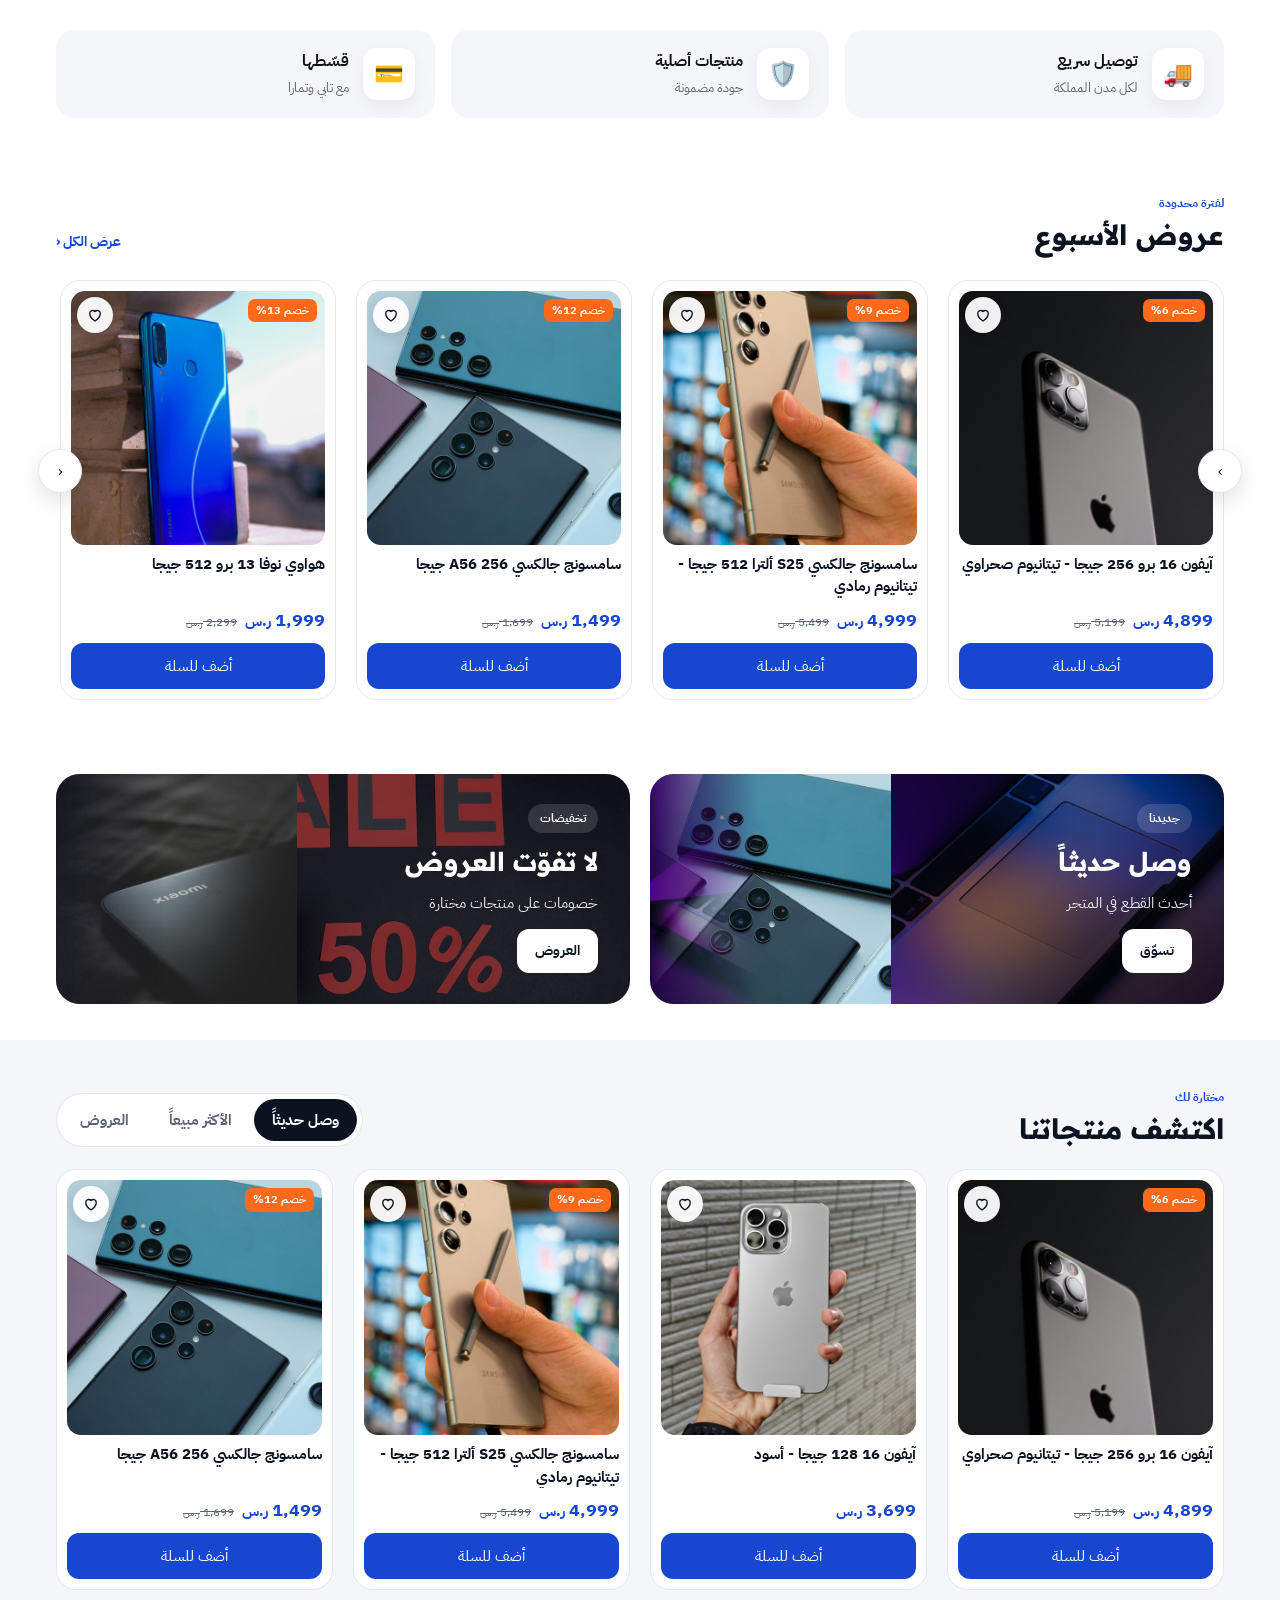
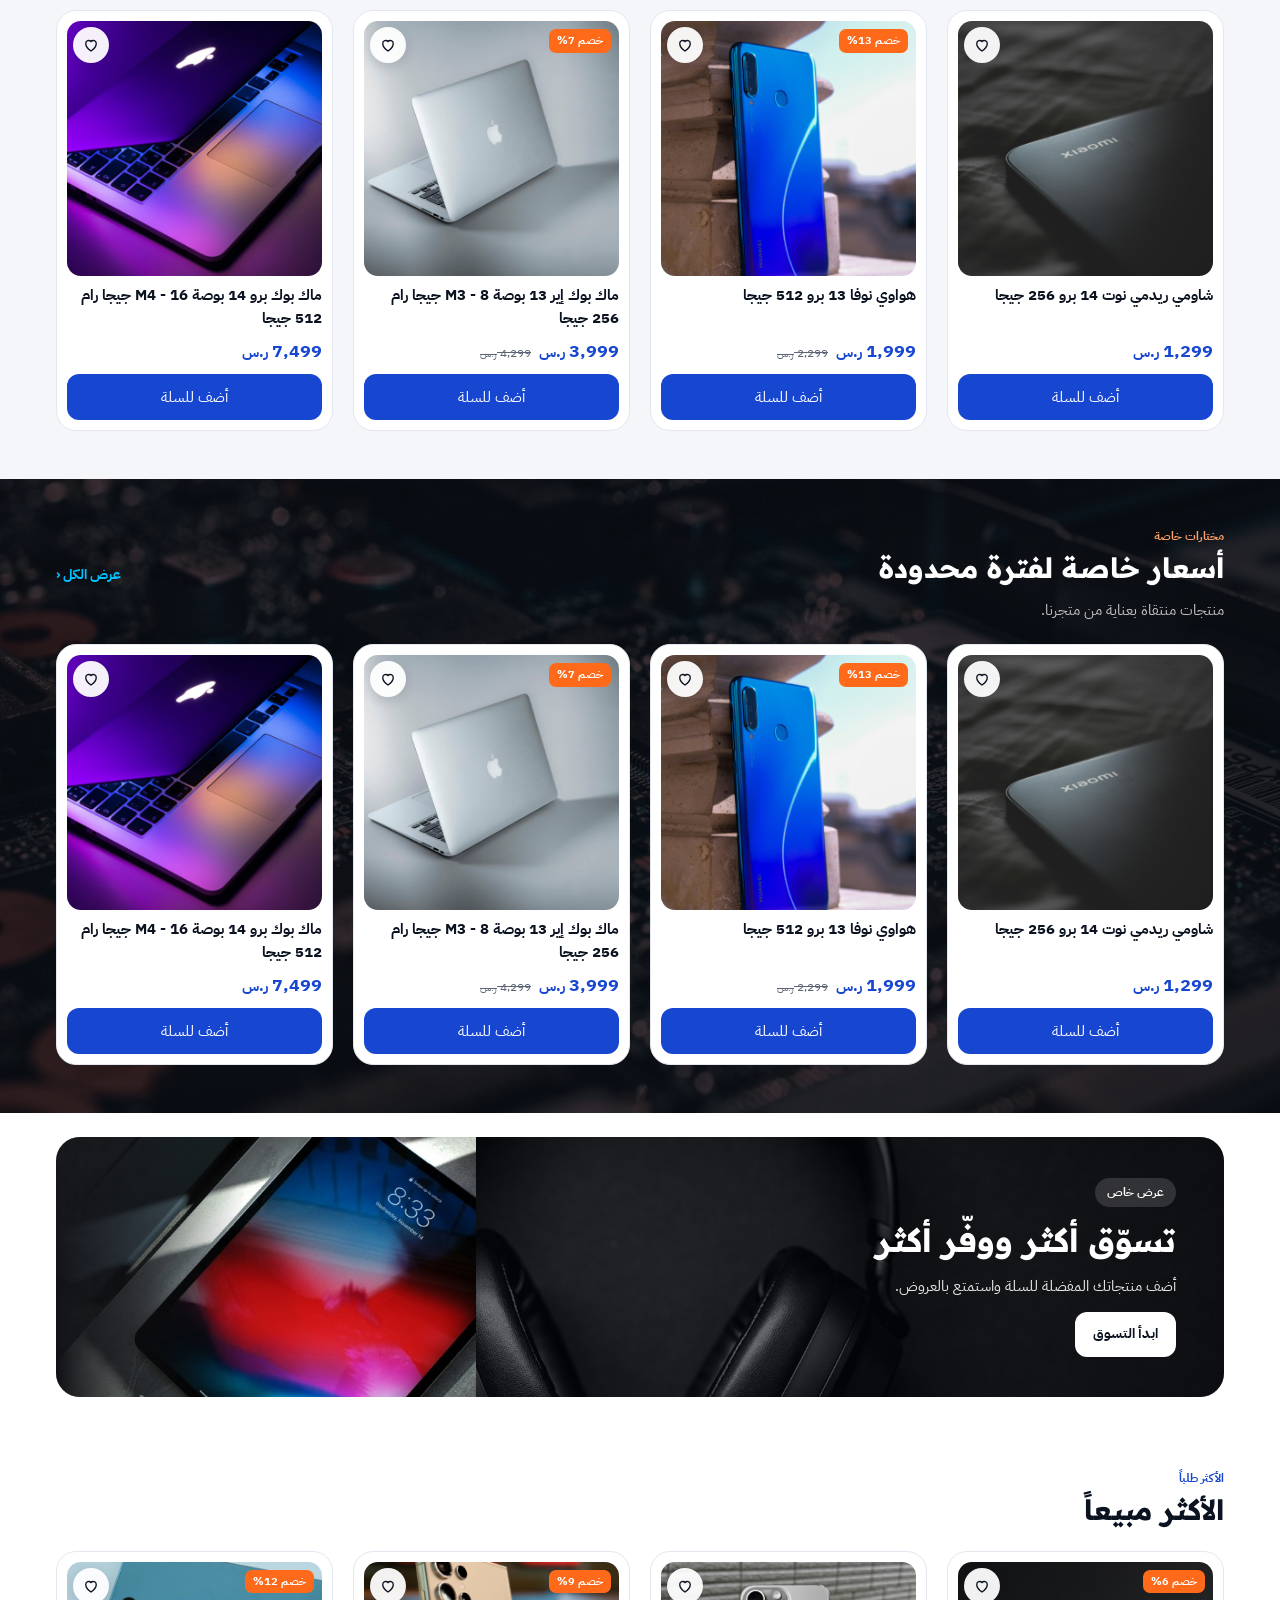
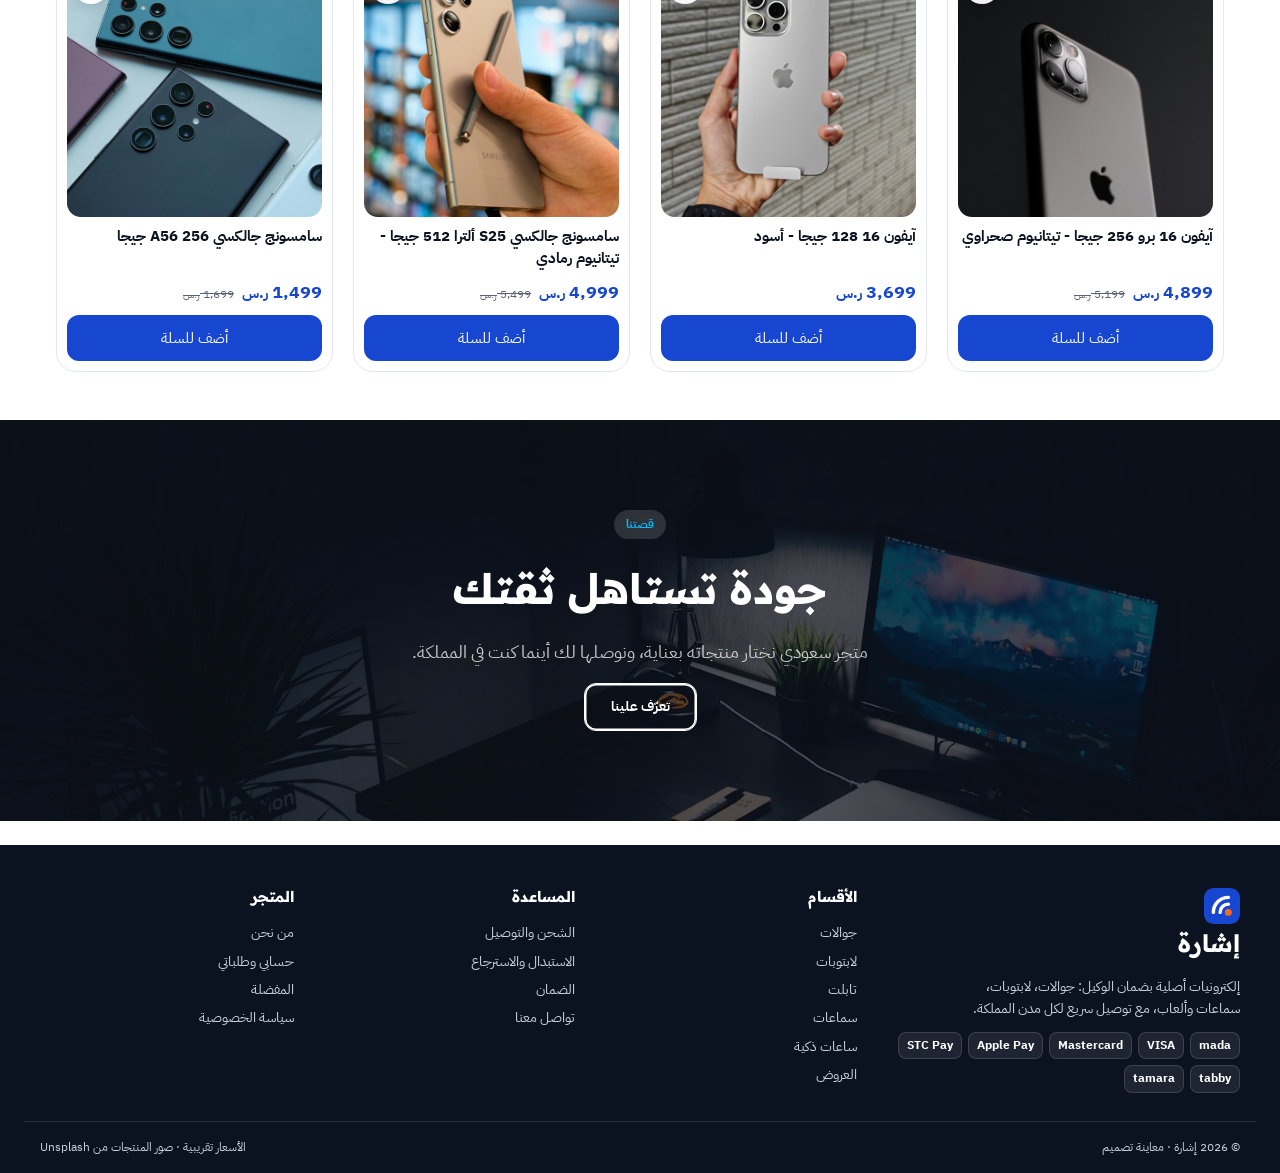
==== commit 5b7b0807: "Home: the theme's latest products block moves right after the hero CONFIG.home.latestFirst ('.s-bloc" ====
--- a/index.html
+++ b/index.html
@@ -22,7 +22,7 @@
   <nav class="nav gut" aria-label="الأقسام"><a href="index.html" aria-current="page">الرئيسية</a><a href="collection.html#all">كل المنتجات</a><a href="collection.html#c1">جوالات</a><a href="collection.html#c2">لابتوبات</a><a href="collection.html#c3">تابلت</a><a href="collection.html#c4">سماعات</a><a href="collection.html#c5">ساعات ذكية</a><a href="collection.html#c6">ألعاب</a><a href="collection.html#c7">إكسسوارات</a><a class="hot" href="collection.html#offers">العروض</a></nav>
 </header>
 <div class="app-inner"><main>
-<section class="s-block s-block--products gut"><div class="bhead"><div><h2>أحدث المنتجات</h2><p class="muted" style="margin:0">وصلت حديثاً للمتجر، بضمان الوكيل.</p></div><a href="collection.html#all">عرض كل المنتجات ←</a></div><div class="rgrid" id="latest"></div></section>
+<section class="s-block s-block--latest-products gut"><div class="bhead"><div><h2>أحدث المنتجات</h2><p class="muted" style="margin:0">وصلت حديثاً للمتجر، بضمان الوكيل.</p></div><a href="collection.html#all">عرض كل المنتجات ←</a></div><div class="rgrid" id="latest"></div></section>
 </main></div>
 <footer>
   <div class="foot gut">
@@ -37,5 +37,5 @@
 <div id="toast" role="status" aria-live="polite" hidden></div>
 <script src="assets/products.js?v=b902b2bc"></script>
 <script src="assets/shop.js?v=da9c221f"></script>
-<script src="salla-custom-code/ishara-custom.js?v=58efcb47"></script>
+<script src="salla-custom-code/ishara-custom.js?v=33821362"></script>
 </body></html>
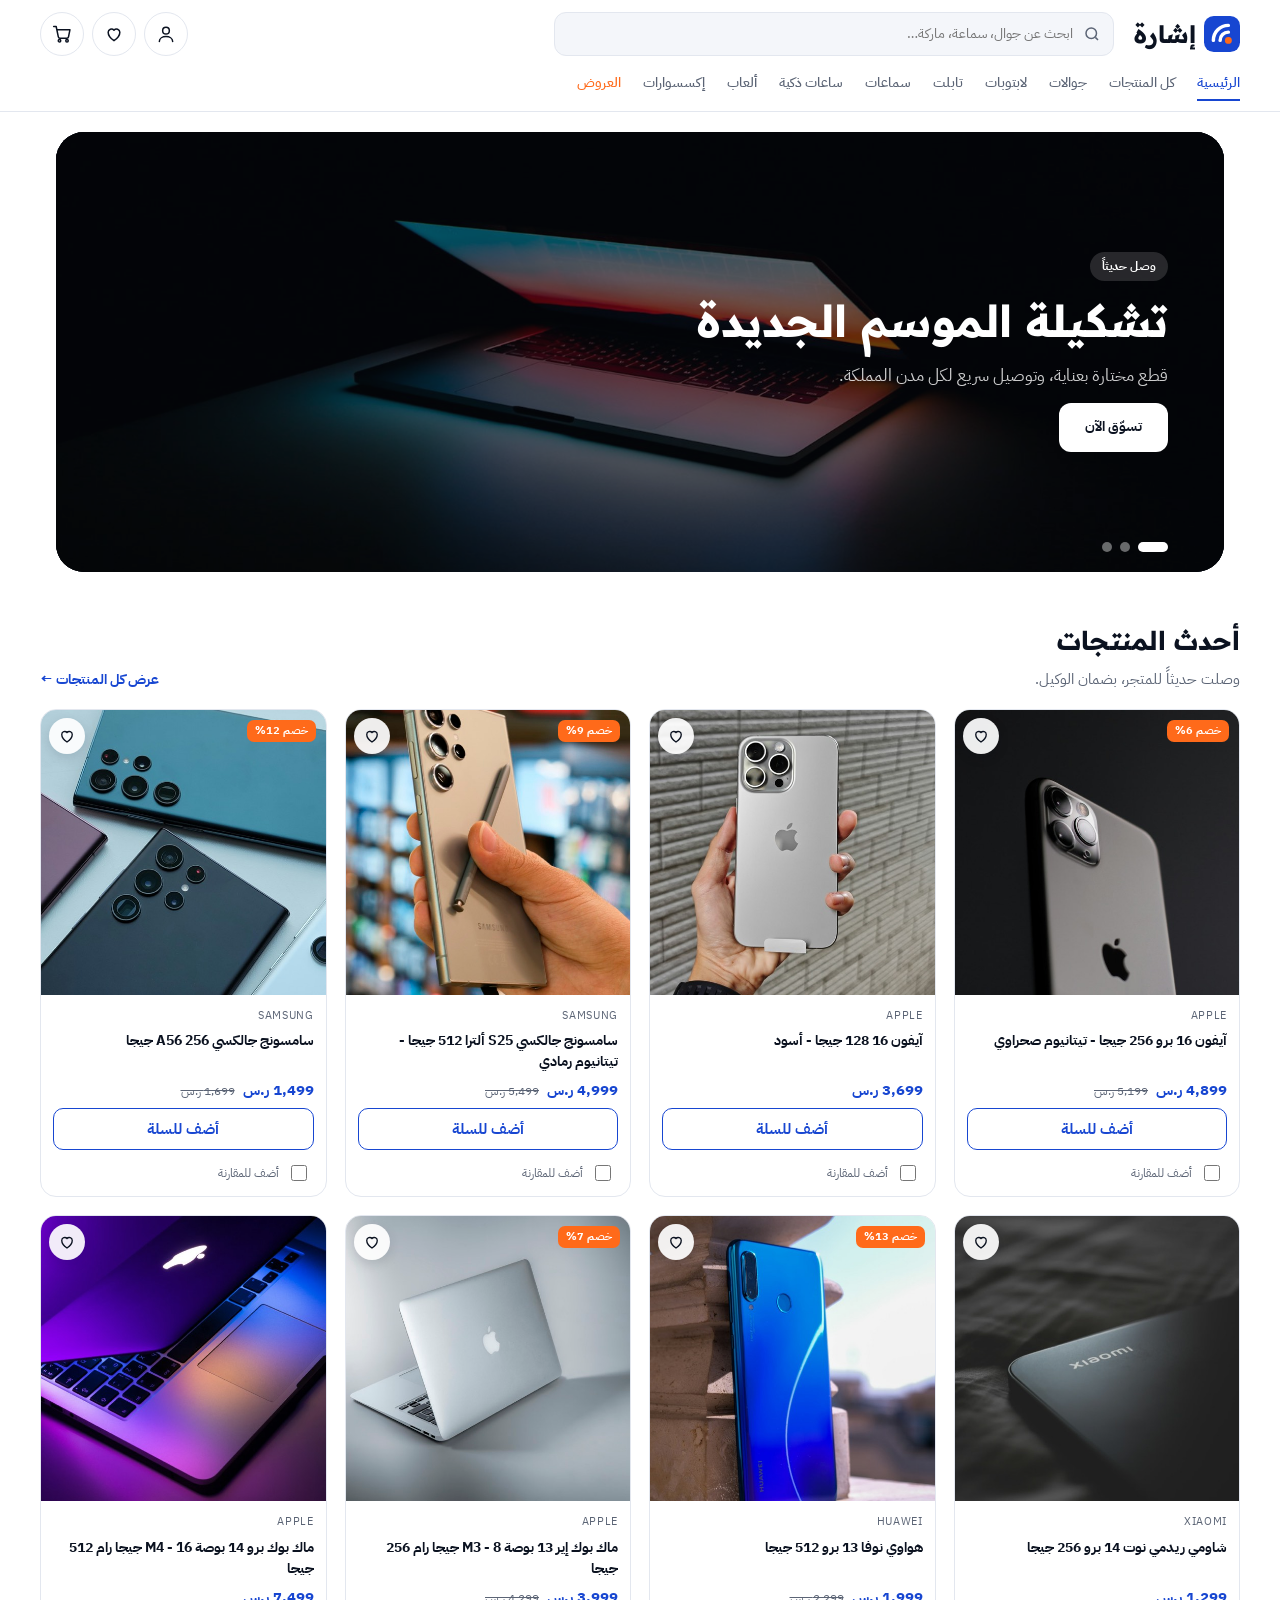
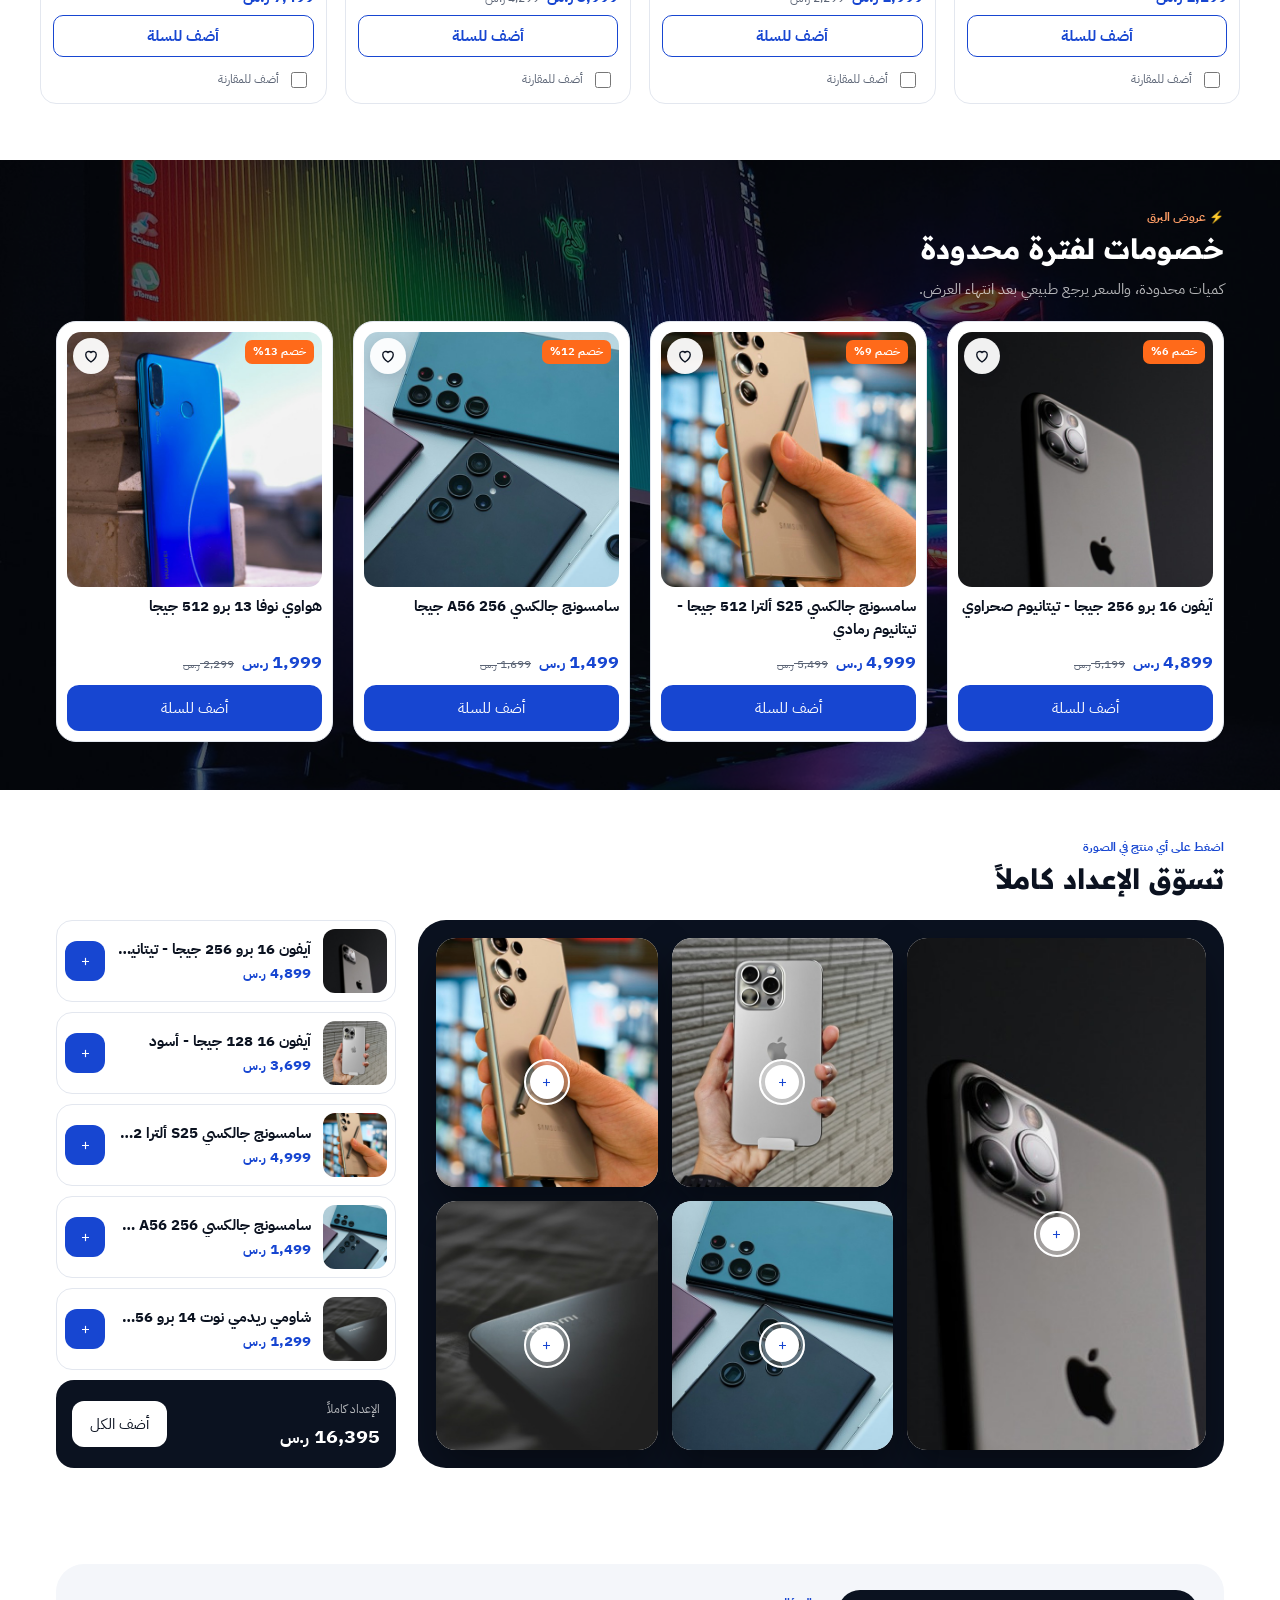
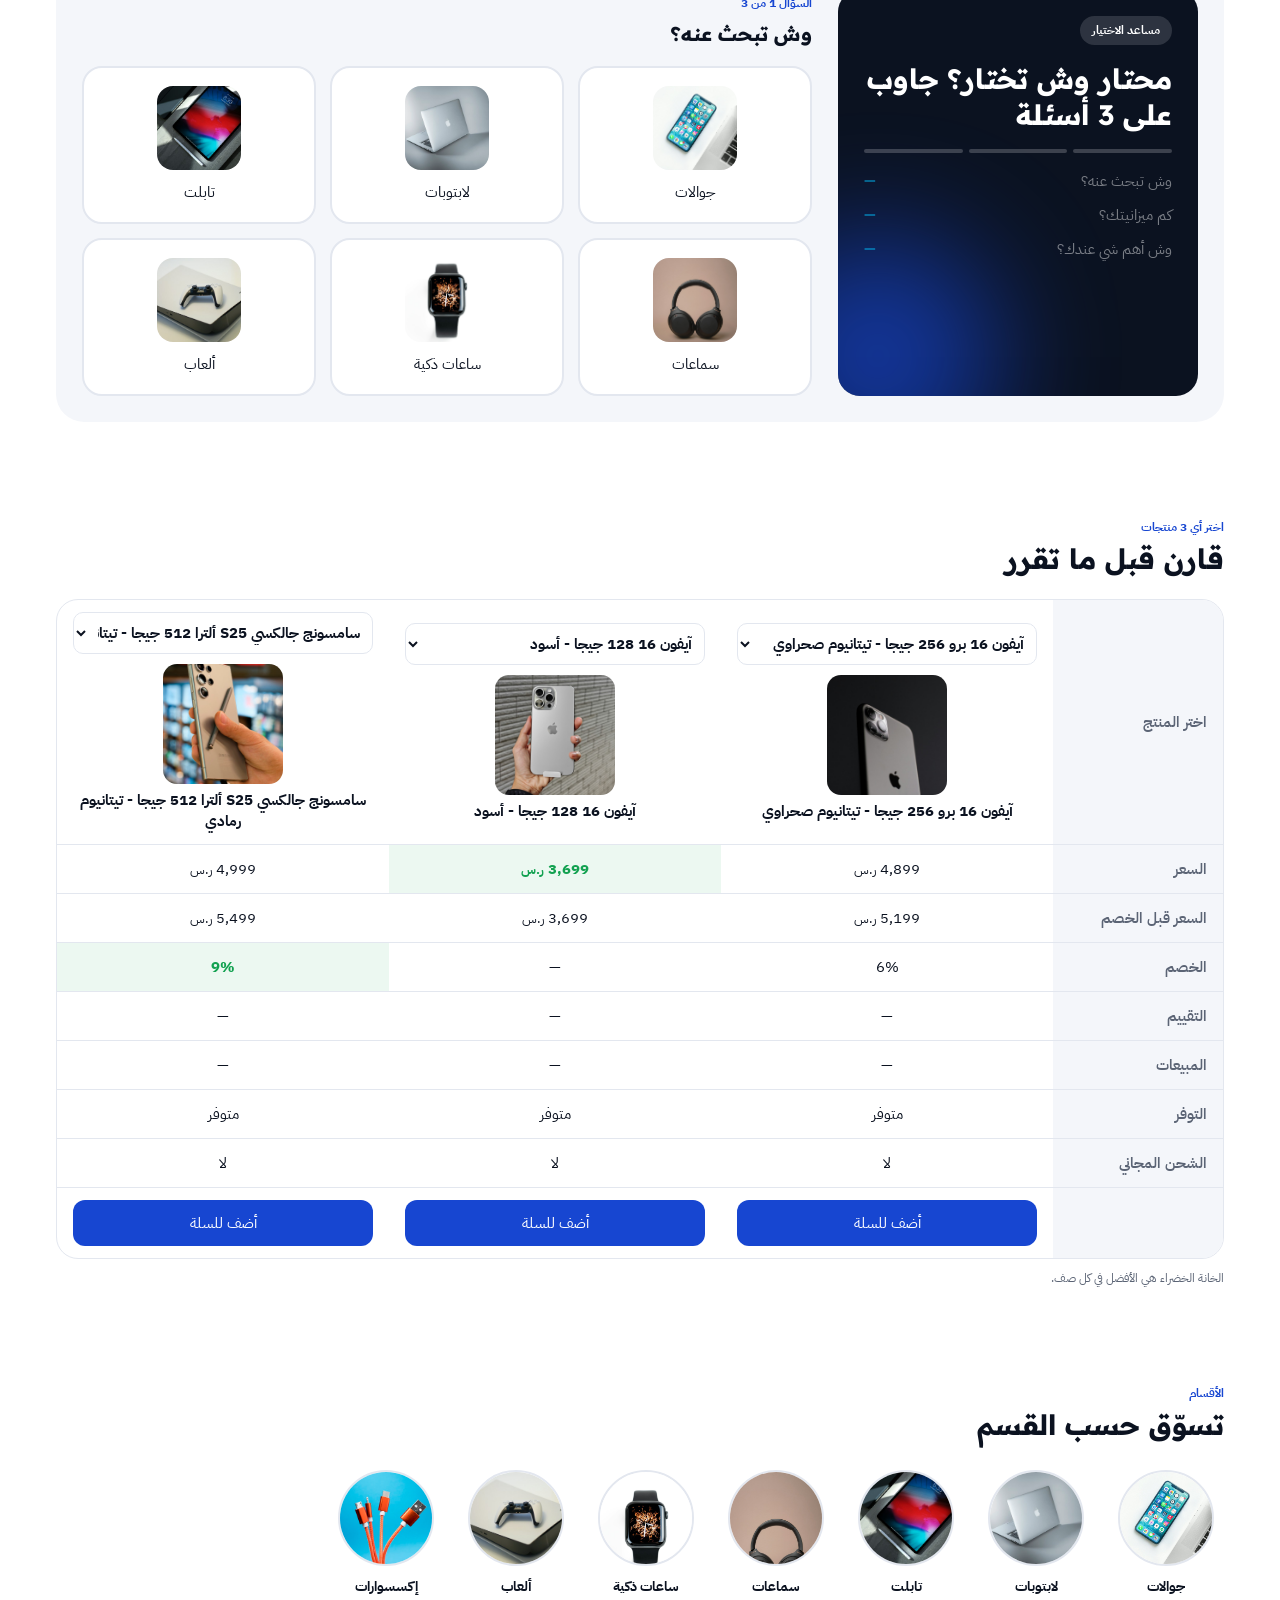
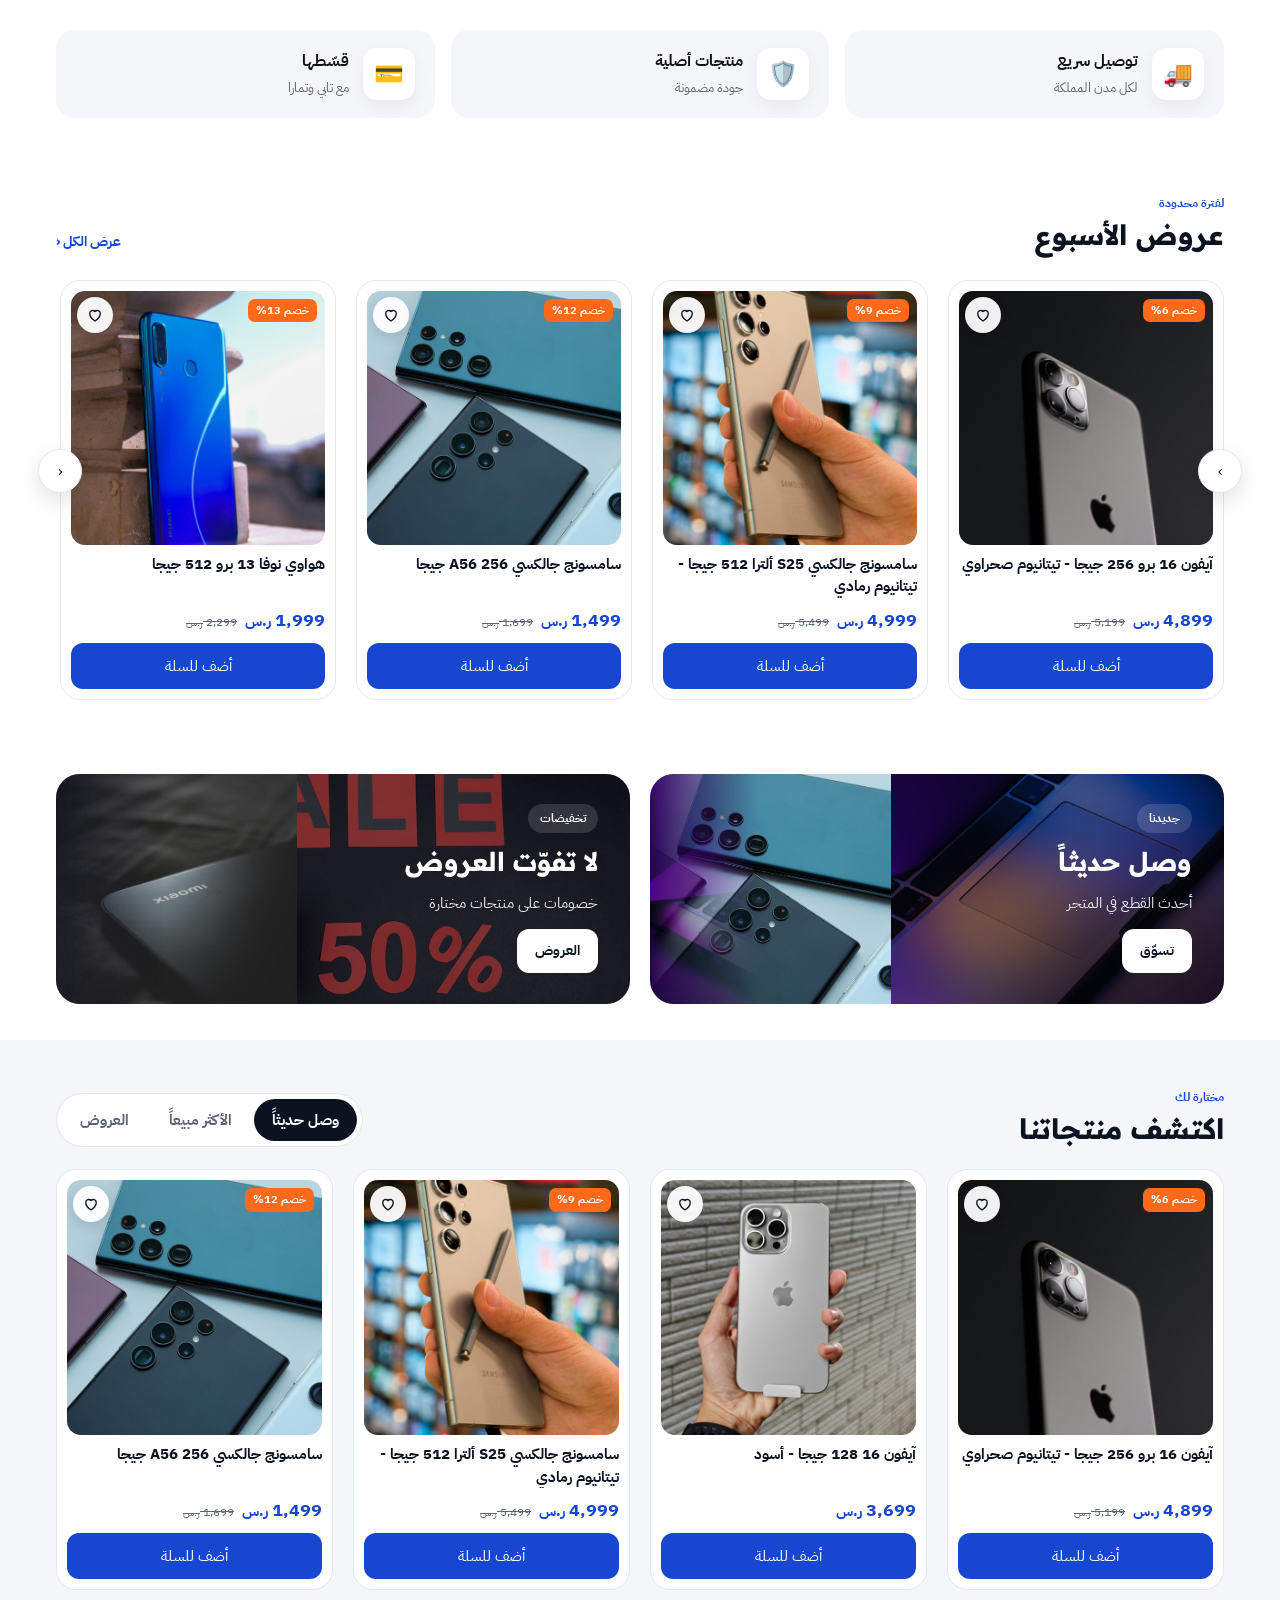
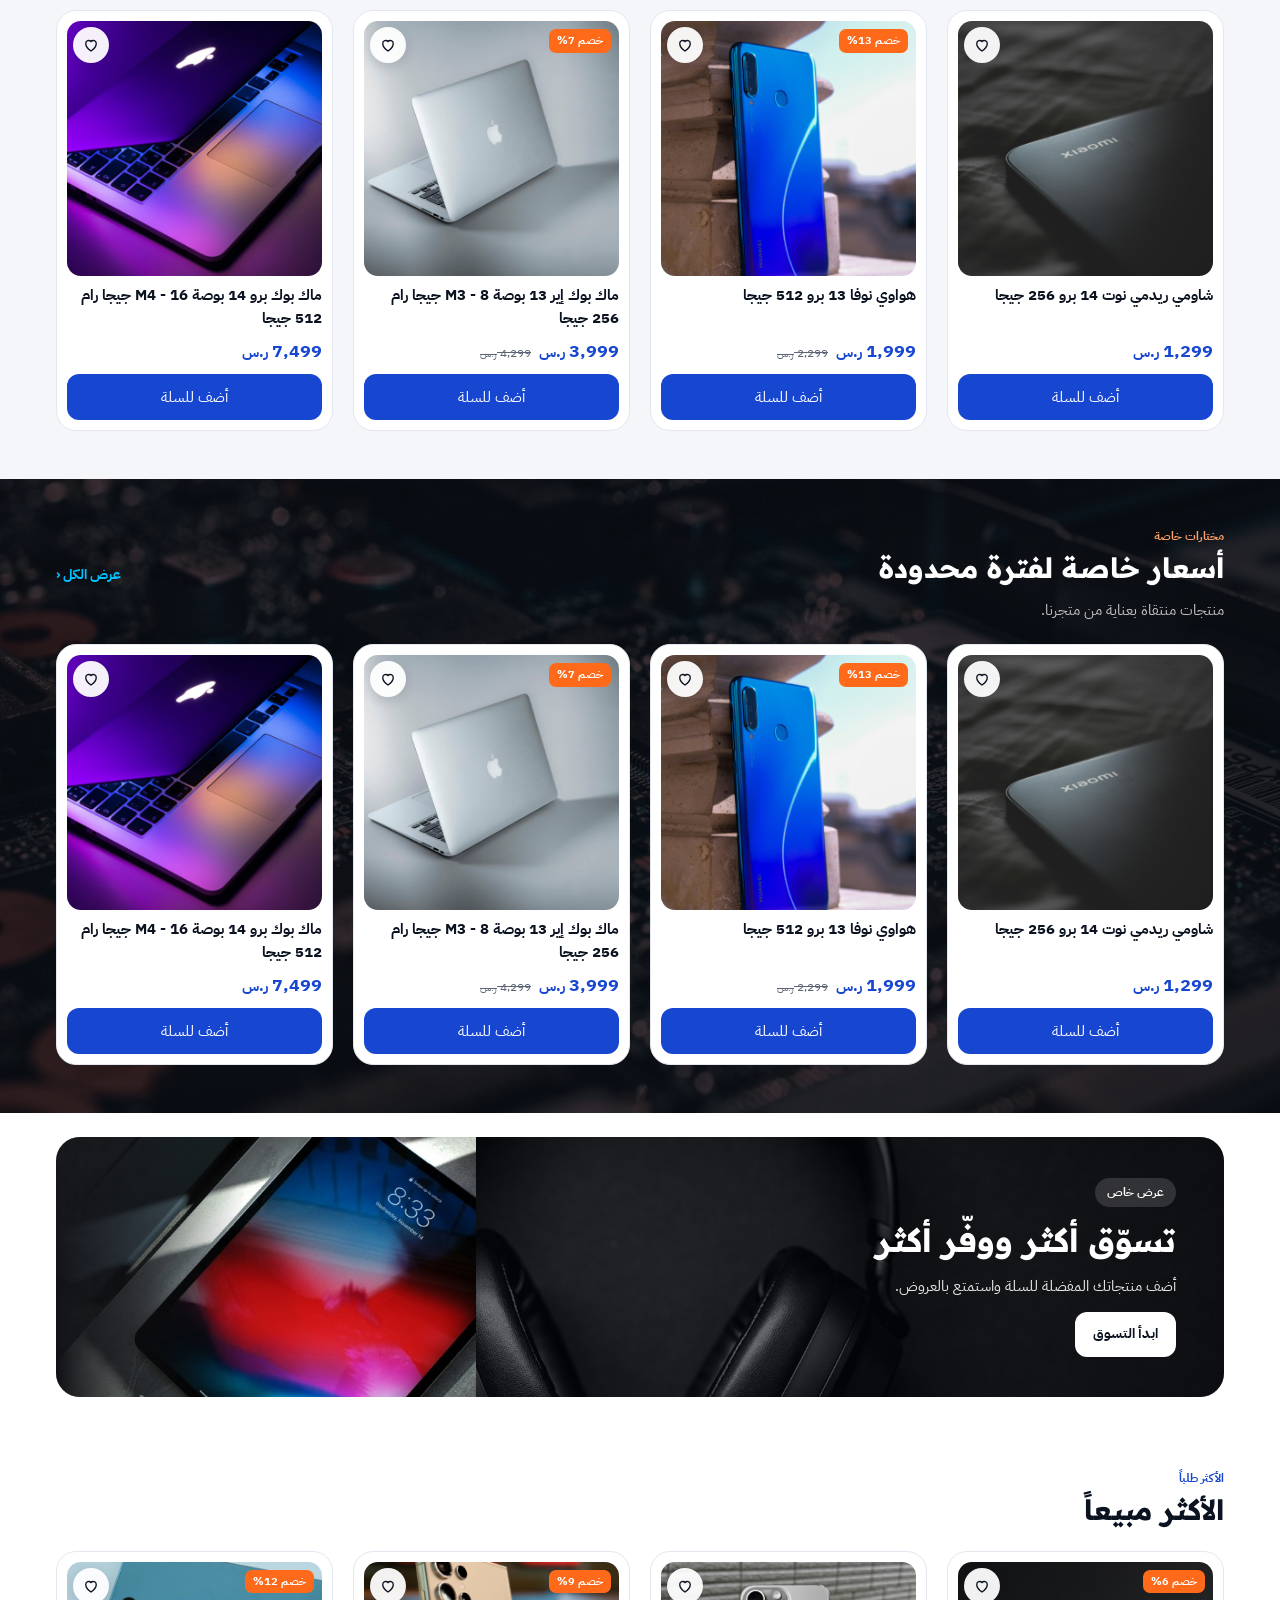
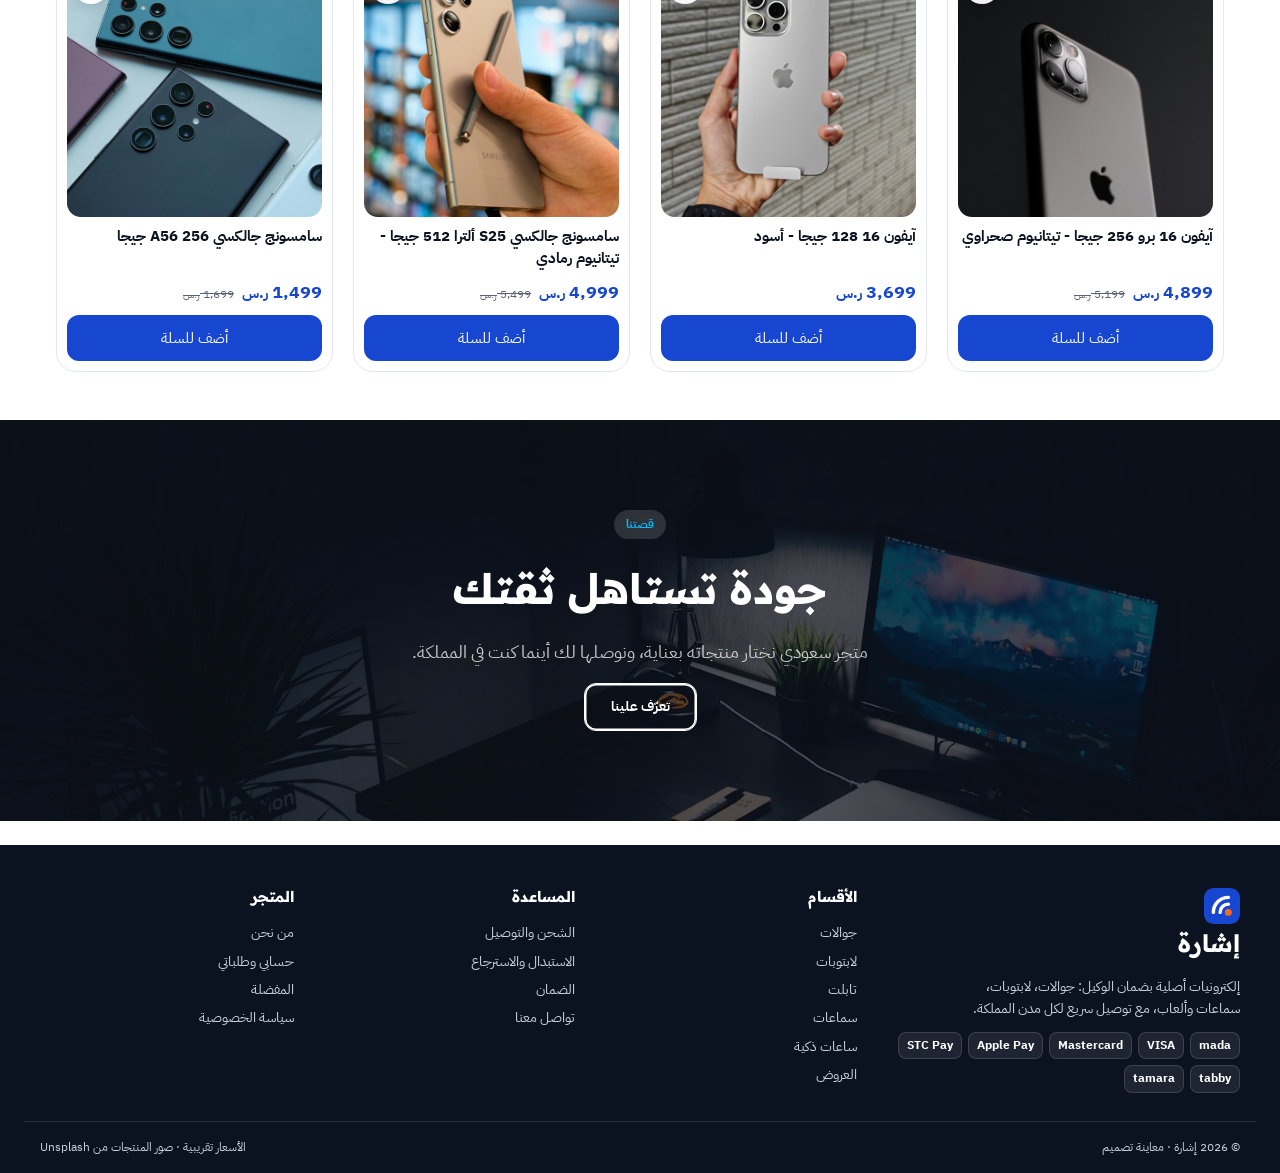
==== commit 5bbc1258: "Features strip: one row of three on phones Co-Authored-By: Claude Opus 5.5 <noreply@anthropic.com>" ====
--- a/index.html
+++ b/index.html
@@ -6,7 +6,7 @@
 <link rel="preconnect" href="https://fonts.googleapis.com"><link rel="preconnect" href="https://fonts.gstatic.com" crossorigin>
 <link rel="stylesheet" href="https://fonts.googleapis.com/css2?family=IBM+Plex+Sans+Arabic:wght@400;500;700&family=Readex+Pro:wght@600;700;800&display=swap">
 <link rel="stylesheet" href="assets/shop.css?v=84d4ba76">
-<link rel="stylesheet" href="salla-custom-code/ishara-custom.css?v=8f27996b">
+<link rel="stylesheet" href="salla-custom-code/ishara-custom.css?v=d494d3c1">
 </head>
 <body class="index" data-page="home">
 <header class="top">
--- a/salla-custom-code/ishara-custom.css
+++ b/salla-custom-code/ishara-custom.css
@@ -354,8 +354,11 @@
   .ish-dots{inset-inline-start:18px;bottom:12px}
   .ish-cat{width:84px;font-size:12px}
   .ish-cat__img{width:76px;height:76px}
-  .ish-featrow{grid-template-columns:1fr;gap:10px}
-  .ish-feat{padding:12px 14px}
+  .ish-featrow{grid-template-columns:repeat(3,minmax(0,1fr));gap:8px}
+  .ish-feat{flex-direction:column;justify-content:flex-start;text-align:center;gap:8px;padding:12px 6px;border-radius:14px}
+  .ish-feat__ico{width:40px;height:40px;border-radius:12px;font-size:19px}
+  .ish-feat b{font-size:13px;line-height:1.3}
+  .ish-feat small{display:block;font-size:11px;line-height:1.35}
   .ish-row-scroll,.ish-reviews .ish-row-scroll{grid-auto-columns:72%;gap:12px}
   .ish-arrow{display:none}
   .ish-bannergrid{grid-template-columns:1fr}
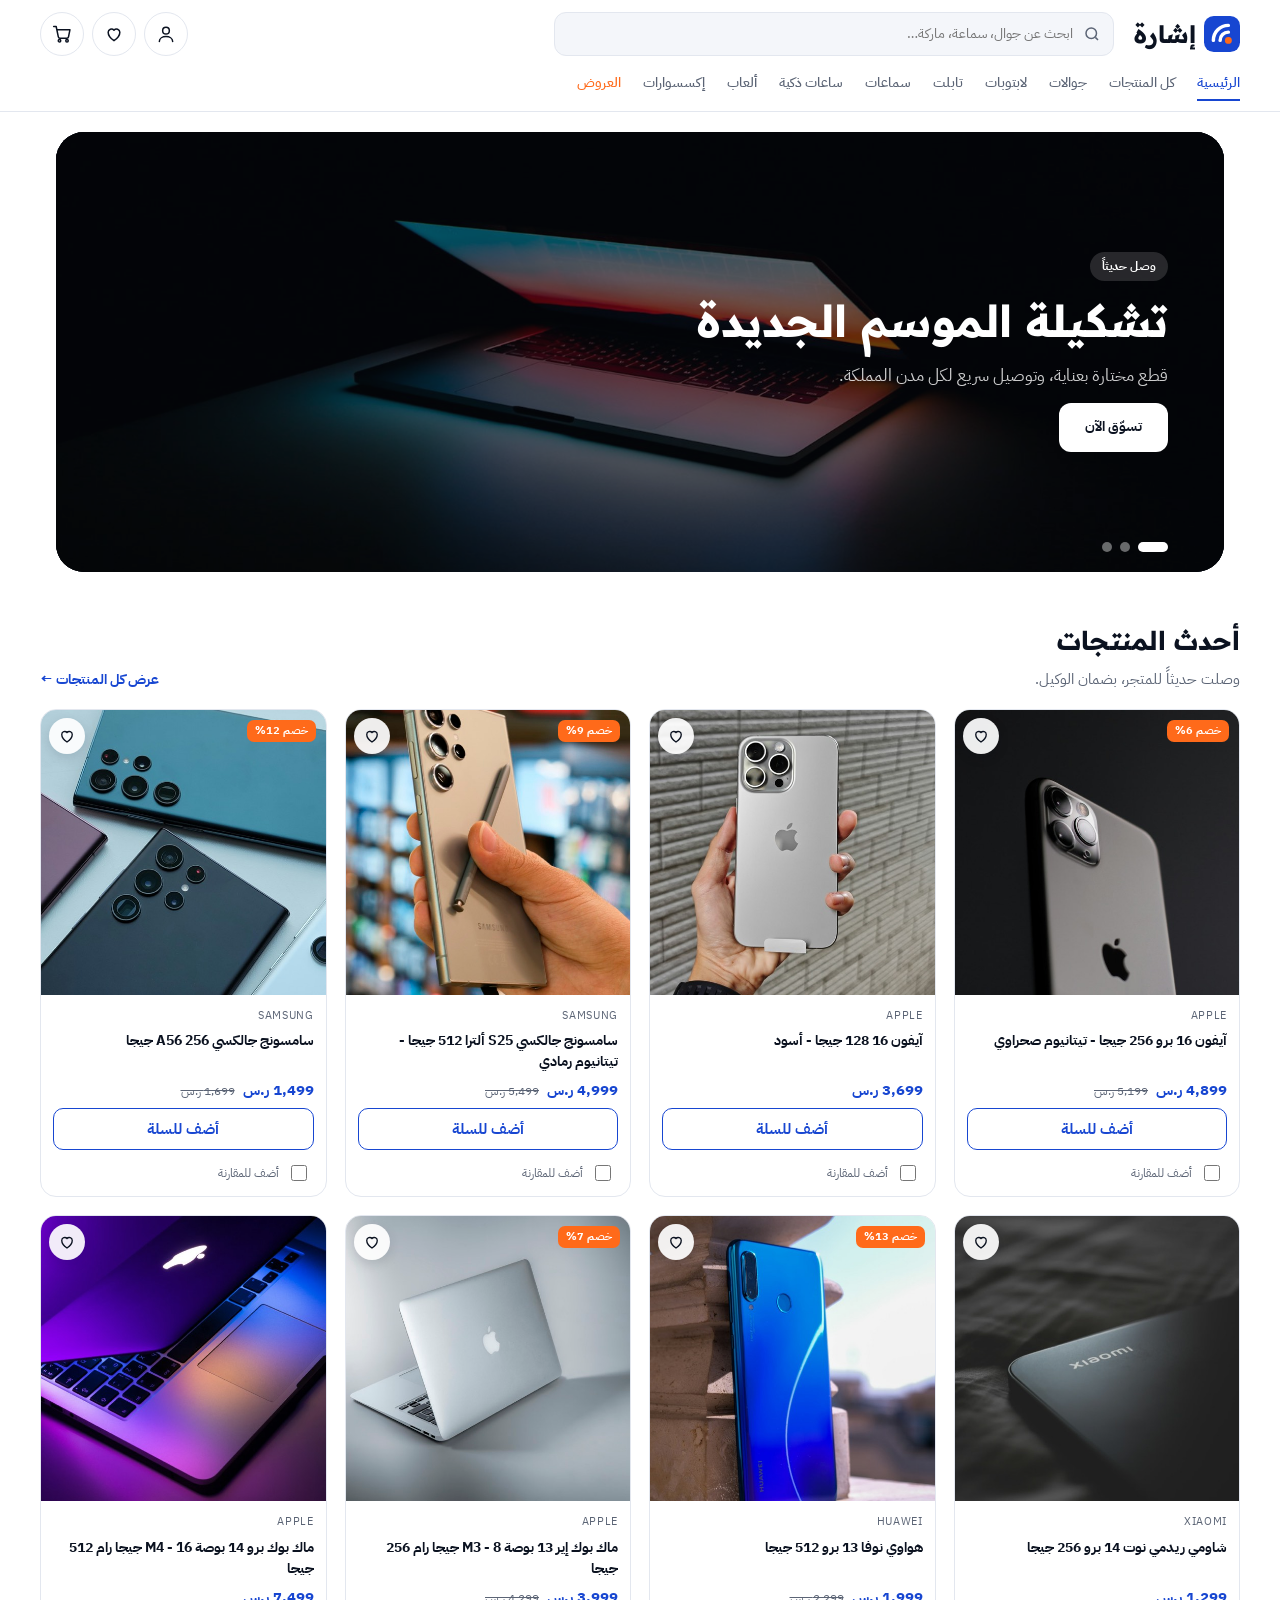
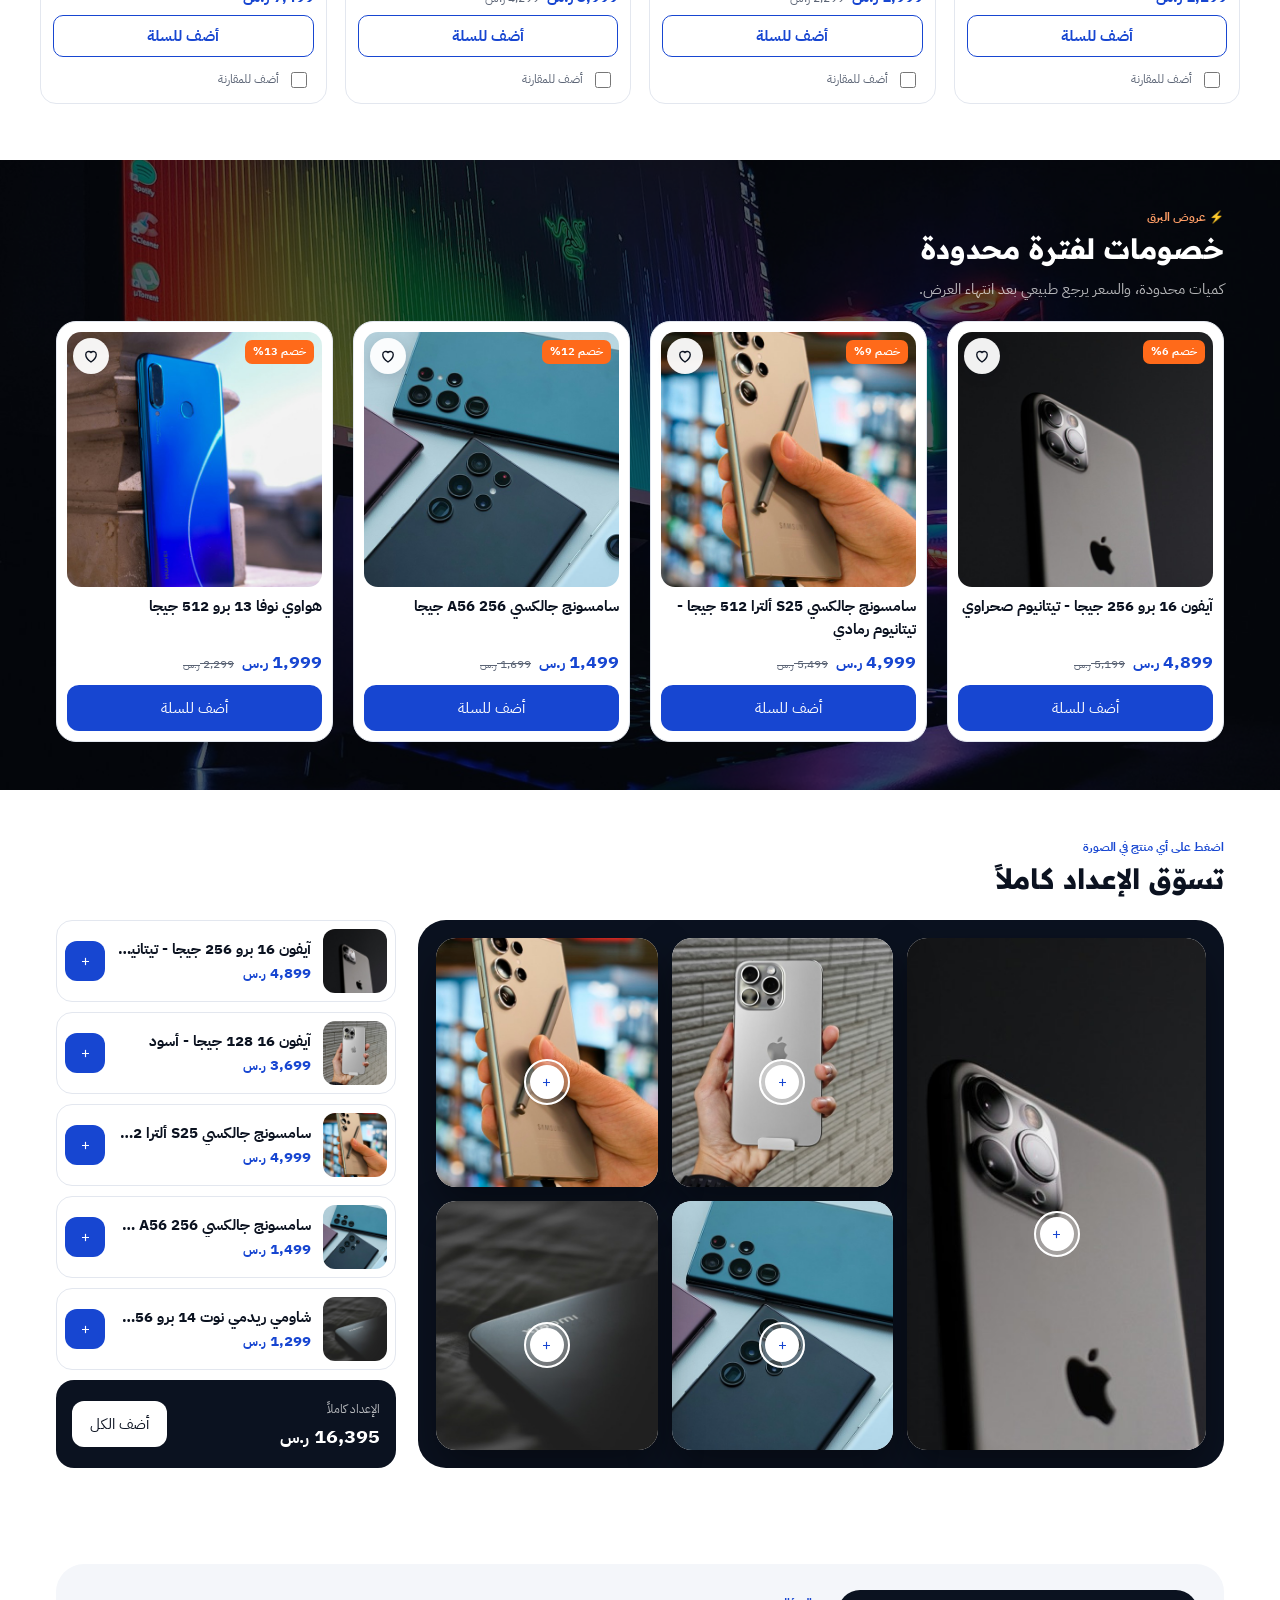
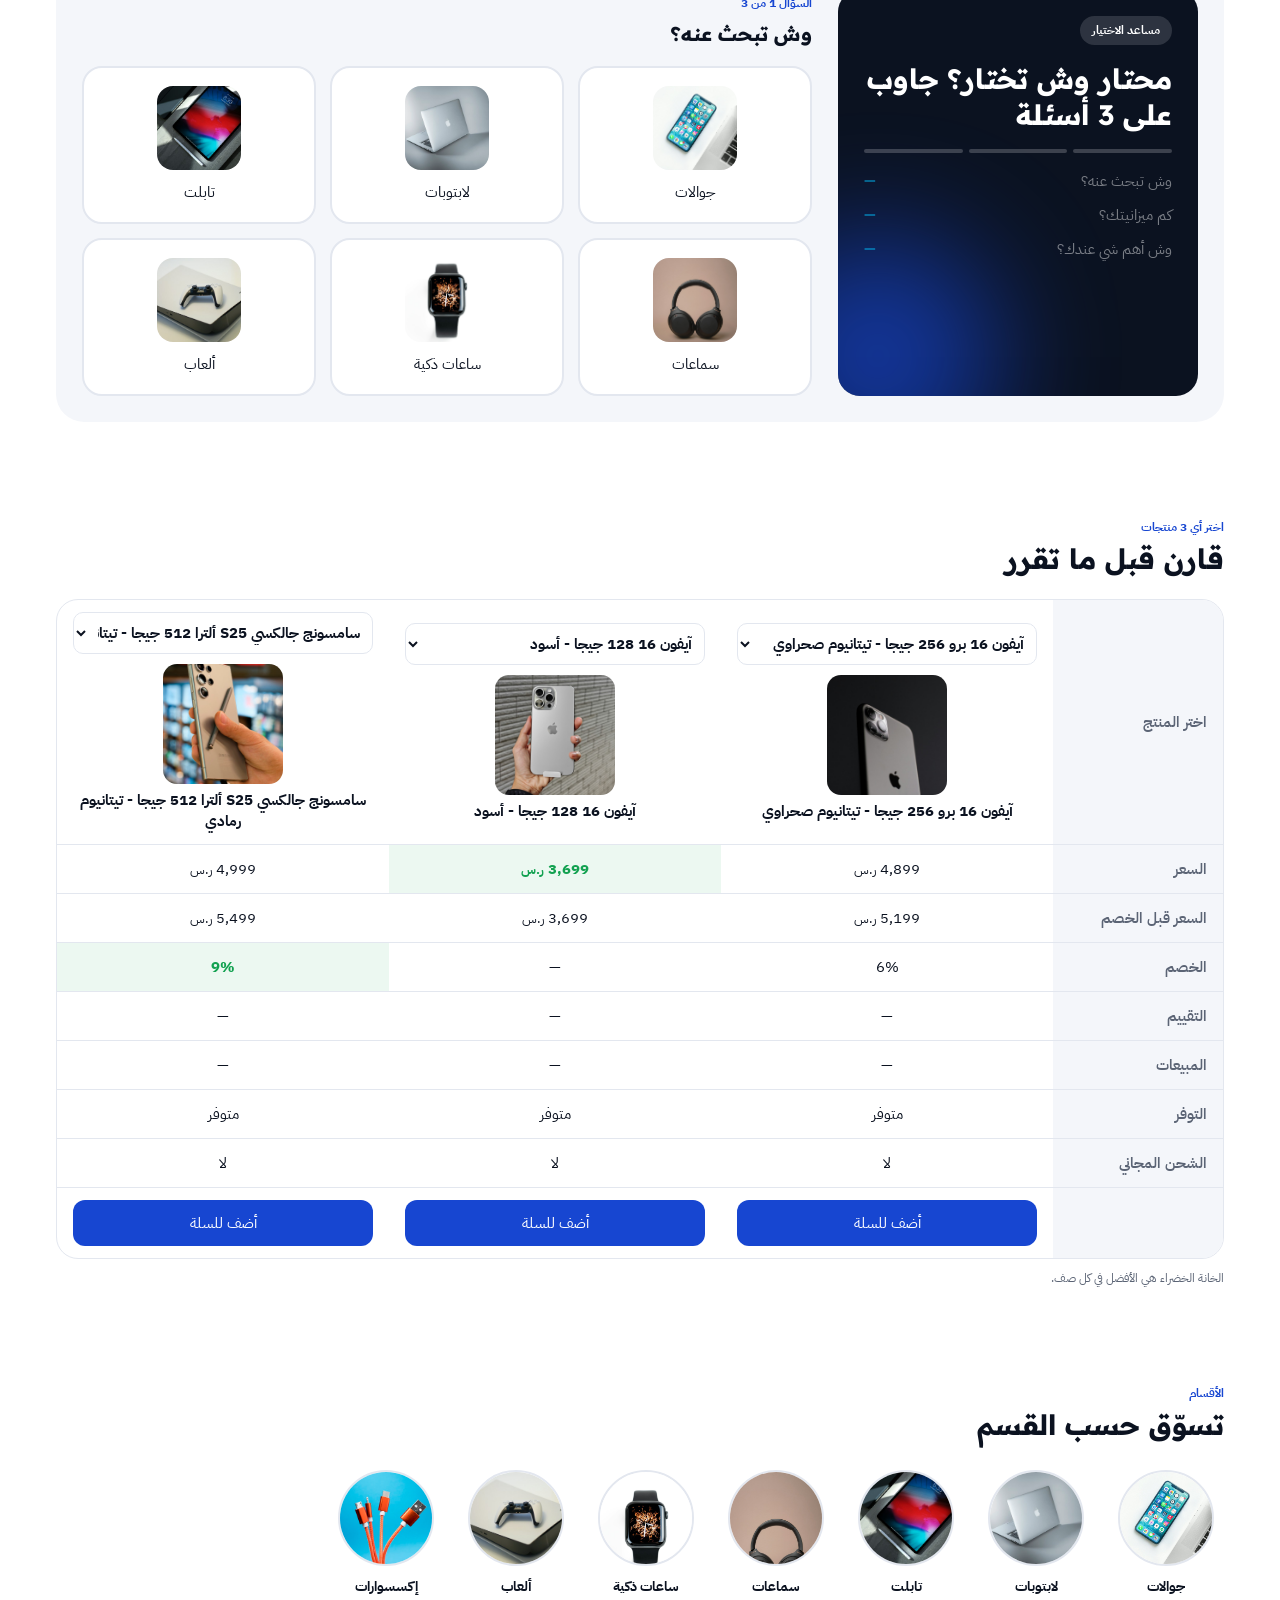
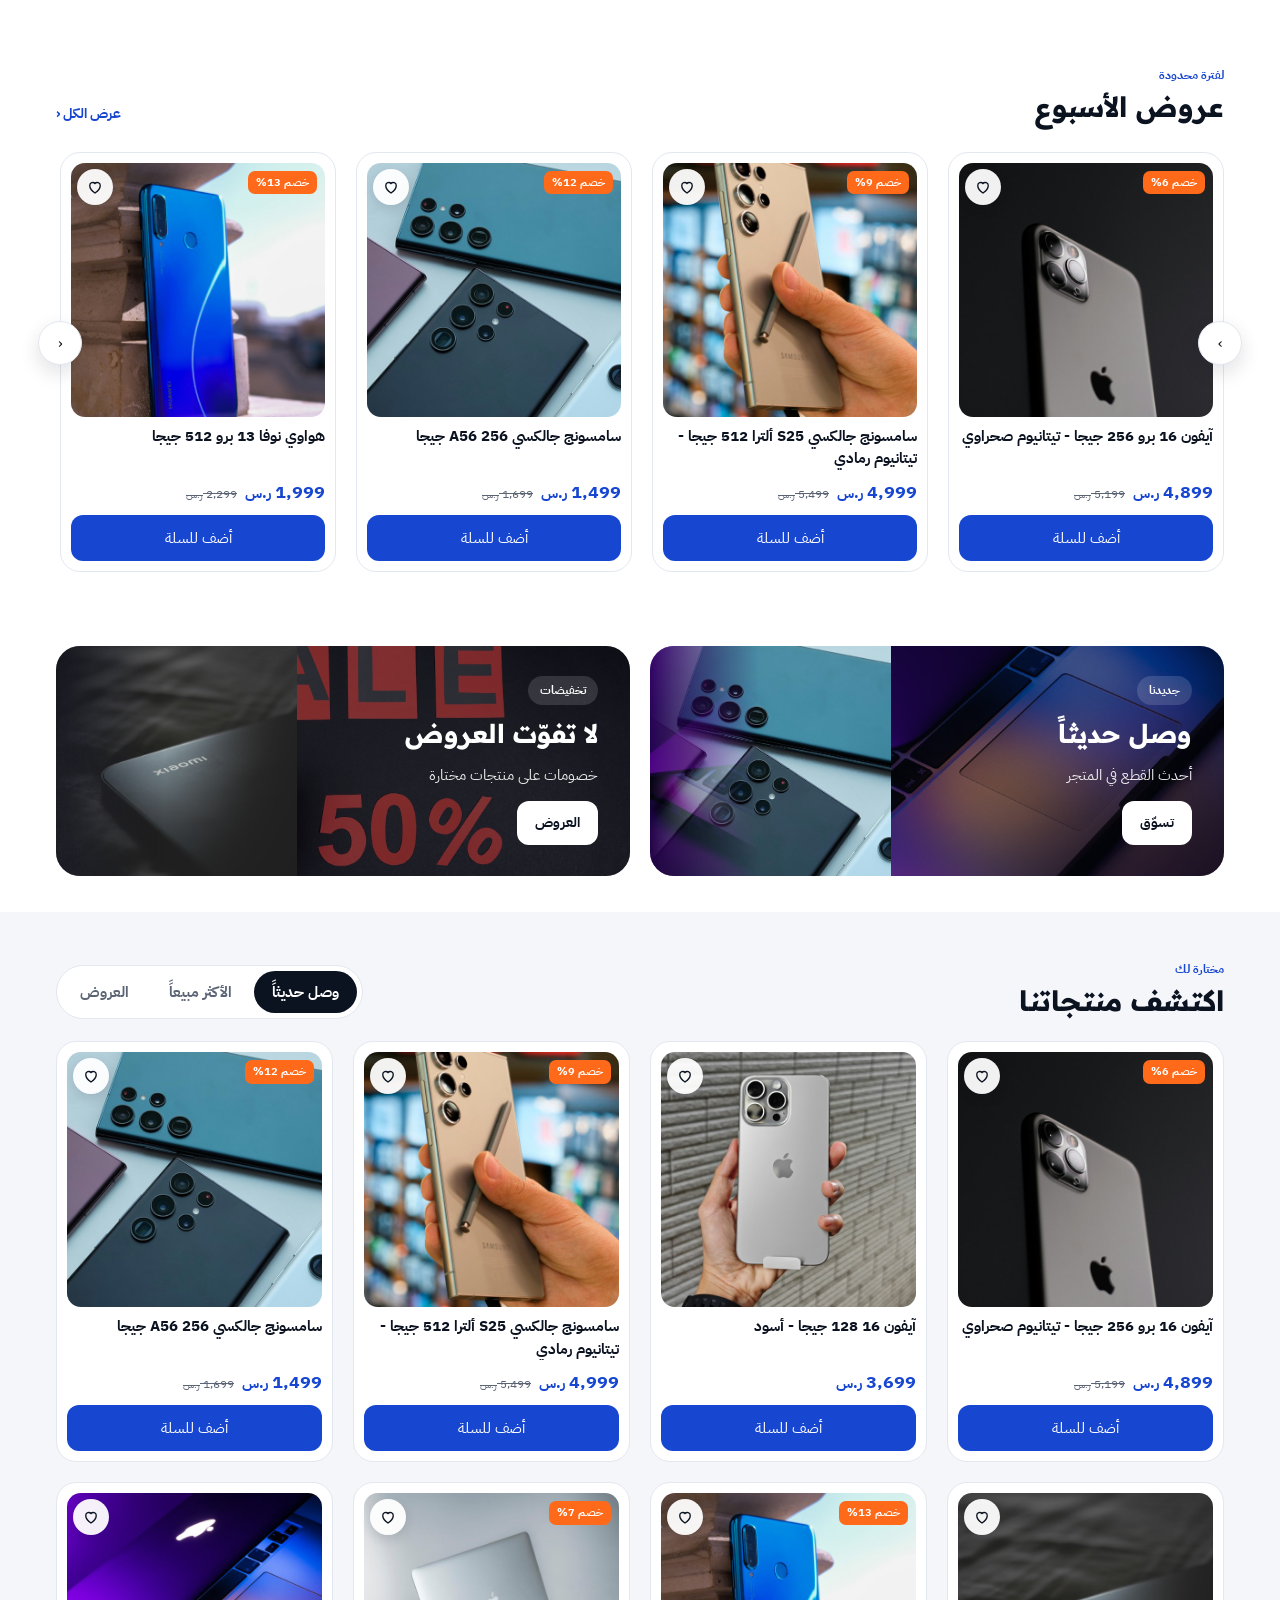
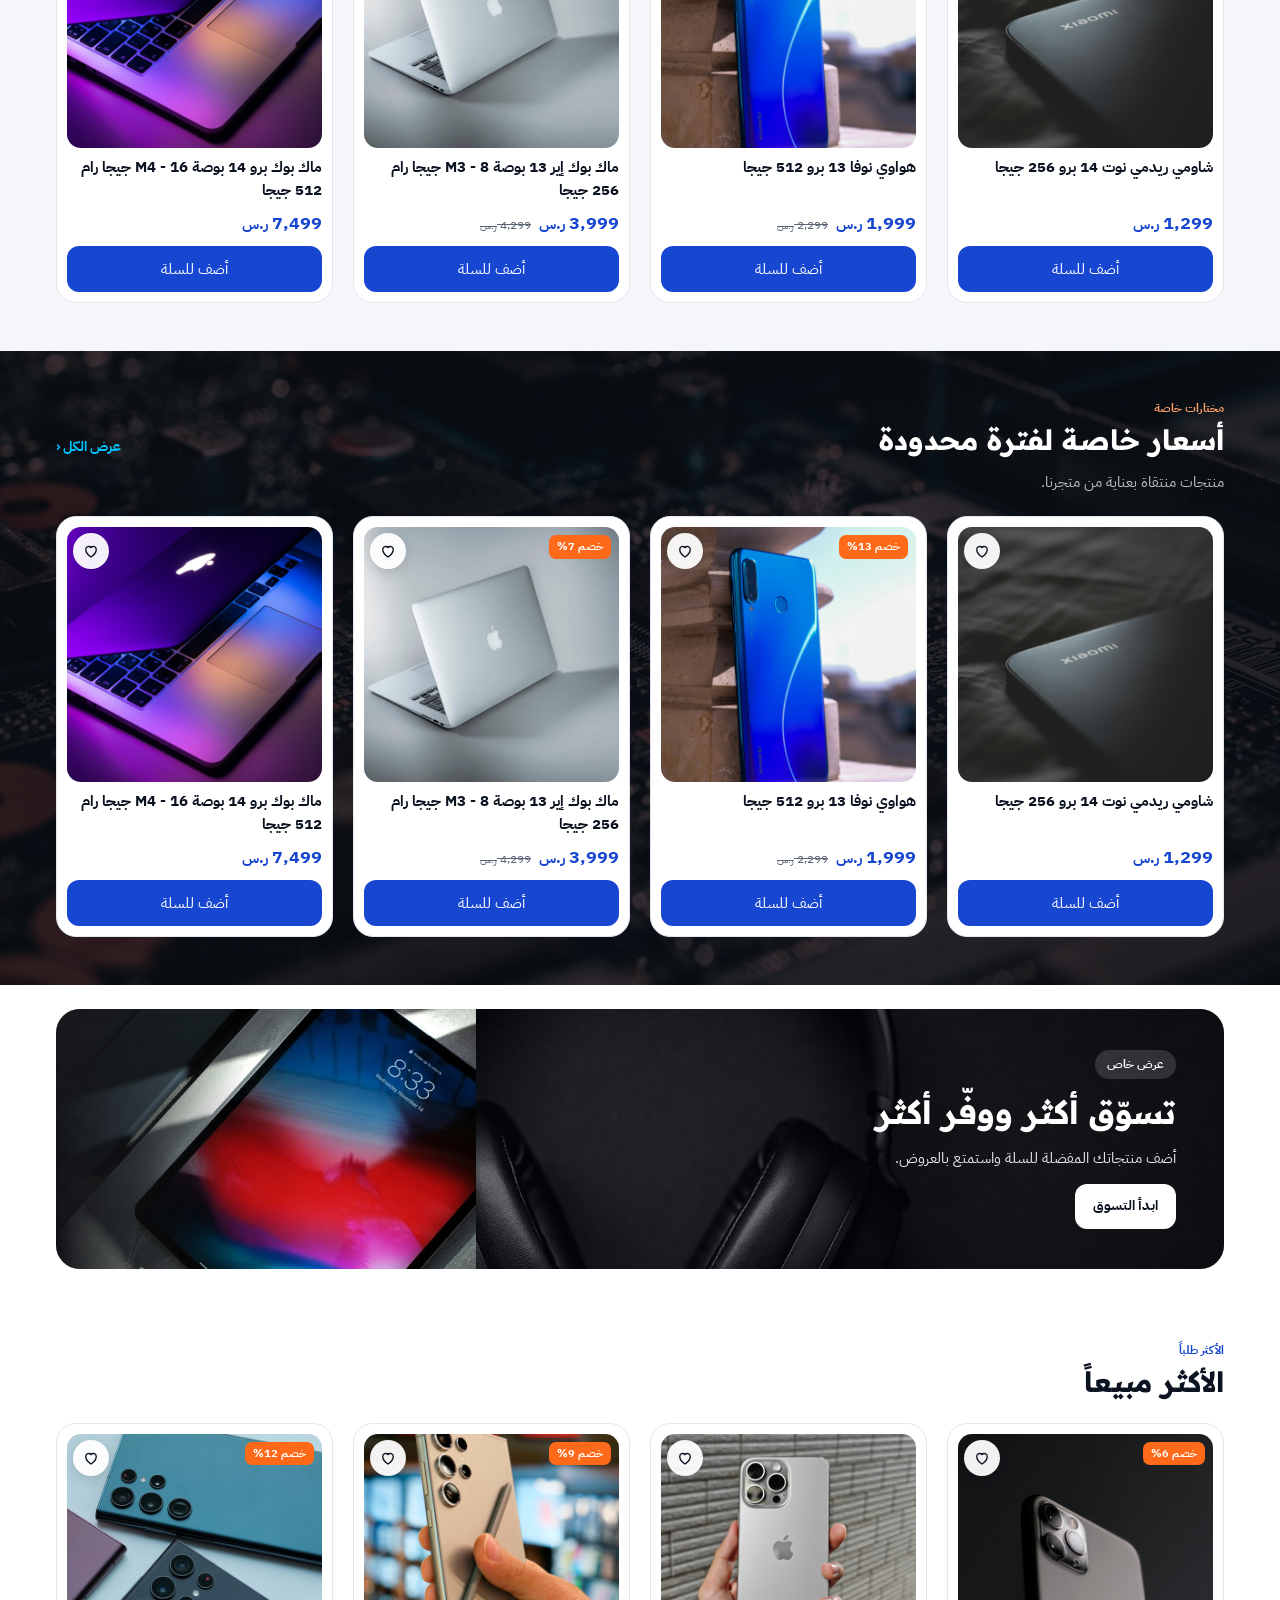
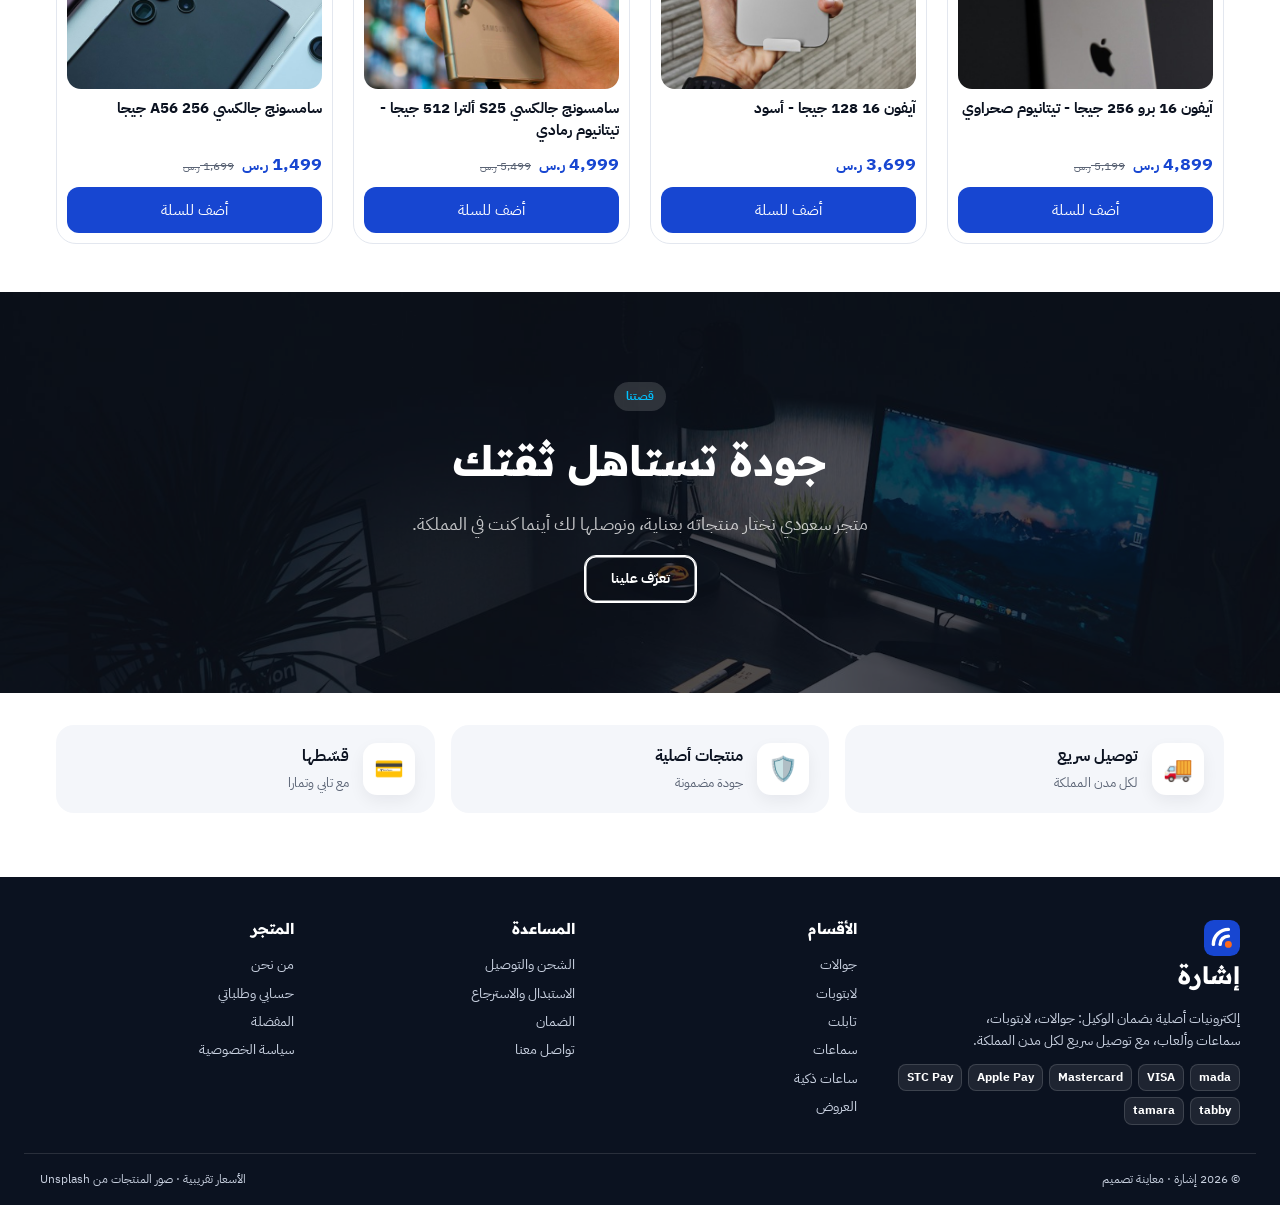
==== commit 4a959e9b: "Features strip moves to the end of the home page, right before the footer Co-Authored-By: Claude Opu" ====
--- a/index.html
+++ b/index.html
@@ -6,7 +6,7 @@
 <link rel="preconnect" href="https://fonts.googleapis.com"><link rel="preconnect" href="https://fonts.gstatic.com" crossorigin>
 <link rel="stylesheet" href="https://fonts.googleapis.com/css2?family=IBM+Plex+Sans+Arabic:wght@400;500;700&family=Readex+Pro:wght@600;700;800&display=swap">
 <link rel="stylesheet" href="assets/shop.css?v=84d4ba76">
-<link rel="stylesheet" href="salla-custom-code/ishara-custom.css?v=d494d3c1">
+<link rel="stylesheet" href="salla-custom-code/ishara-custom.css?v=3347e504">
 </head>
 <body class="index" data-page="home">
 <header class="top">
@@ -37,5 +37,5 @@
 <div id="toast" role="status" aria-live="polite" hidden></div>
 <script src="assets/products.js?v=b902b2bc"></script>
 <script src="assets/shop.js?v=da9c221f"></script>
-<script src="salla-custom-code/ishara-custom.js?v=33821362"></script>
+<script src="salla-custom-code/ishara-custom.js?v=66251d33"></script>
 </body></html>
--- a/salla-custom-code/ishara-custom.css
+++ b/salla-custom-code/ishara-custom.css
@@ -257,7 +257,7 @@
 .ish-cat:hover .ish-cat__img{border-color:var(--ish-primary);transform:translateY(-3px)}
 
 /* features */
-.ish-feats{padding:12px 0 28px}
+.ish-feats{padding:32px 0 40px}
 .ish-featrow{display:grid;grid-template-columns:repeat(3,1fr);gap:16px}
 .ish-feat{display:flex;align-items:center;gap:14px;background:var(--ish-cloud);border-radius:18px;padding:18px 20px}
 .ish-feat__ico{width:52px;height:52px;flex:none;border-radius:14px;background:#fff;display:grid;place-items:center;font-size:24px;box-shadow:0 6px 16px rgba(11,18,32,.06)}
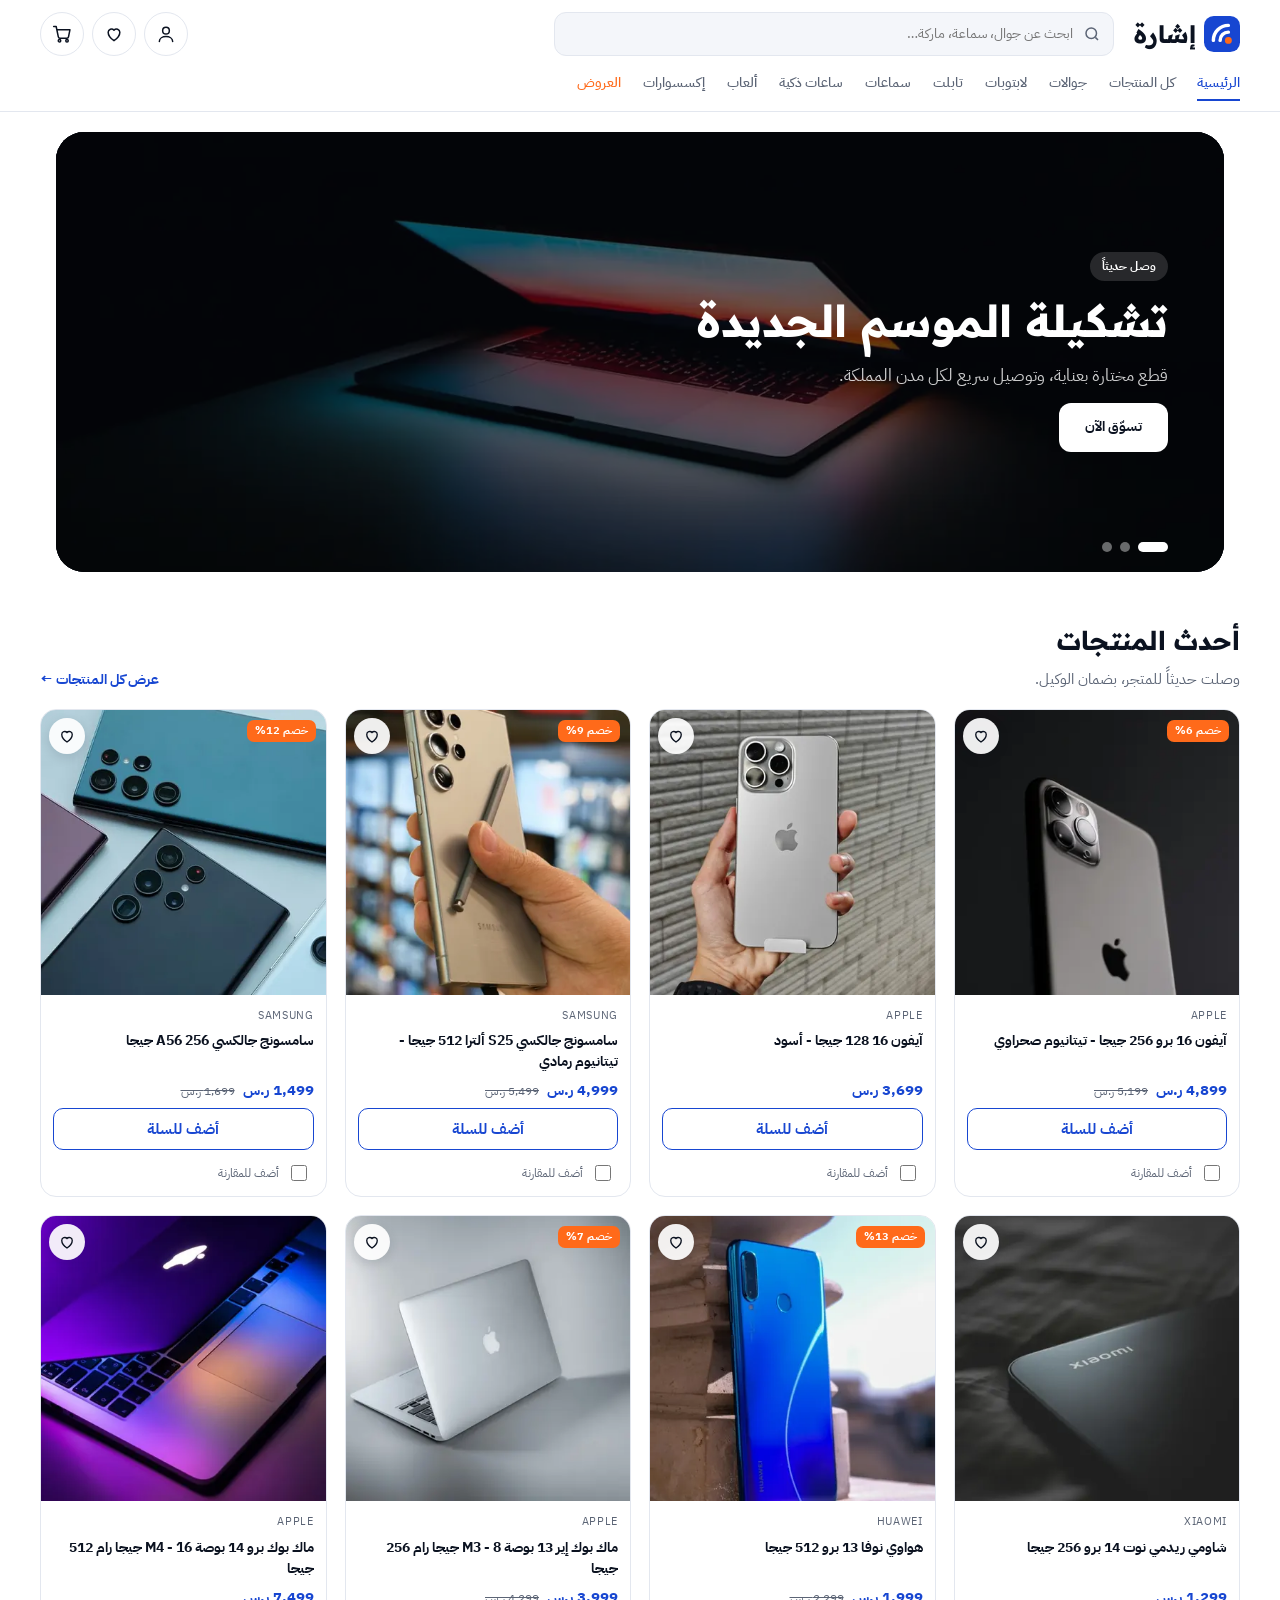
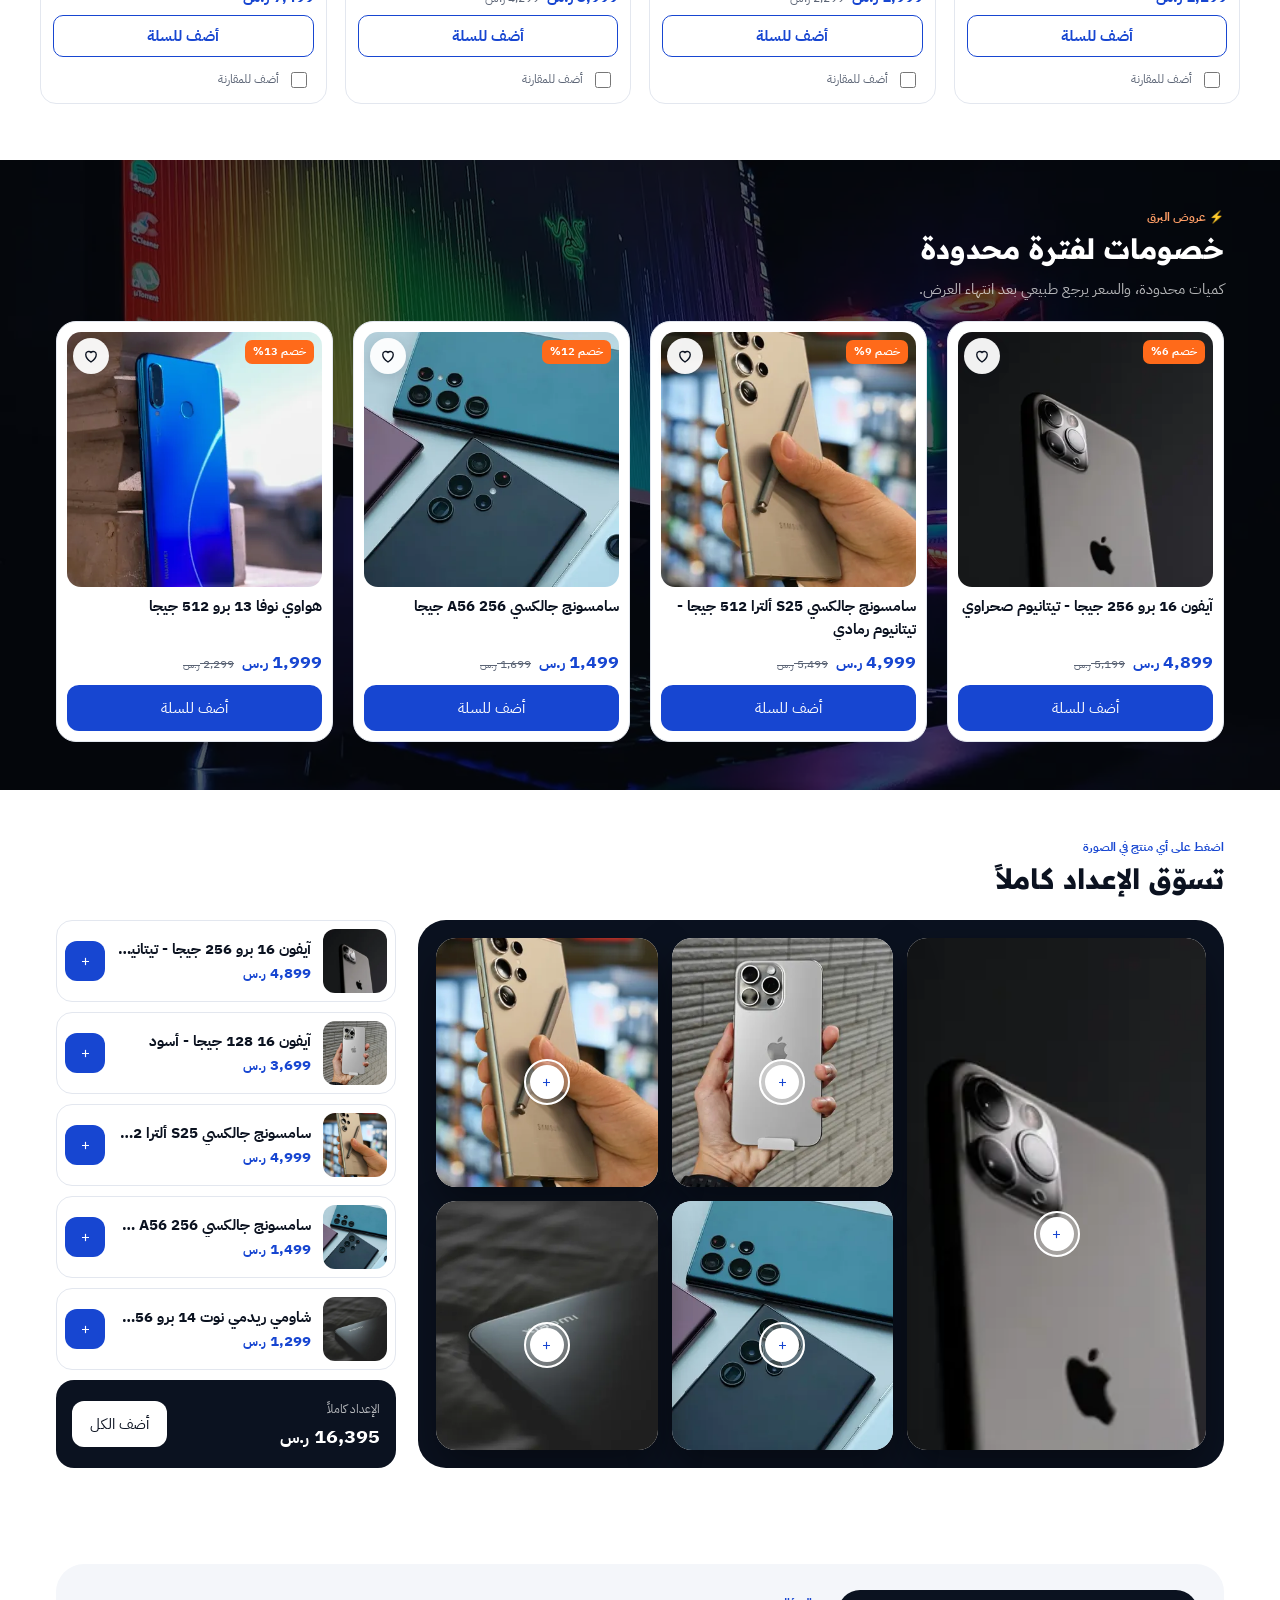
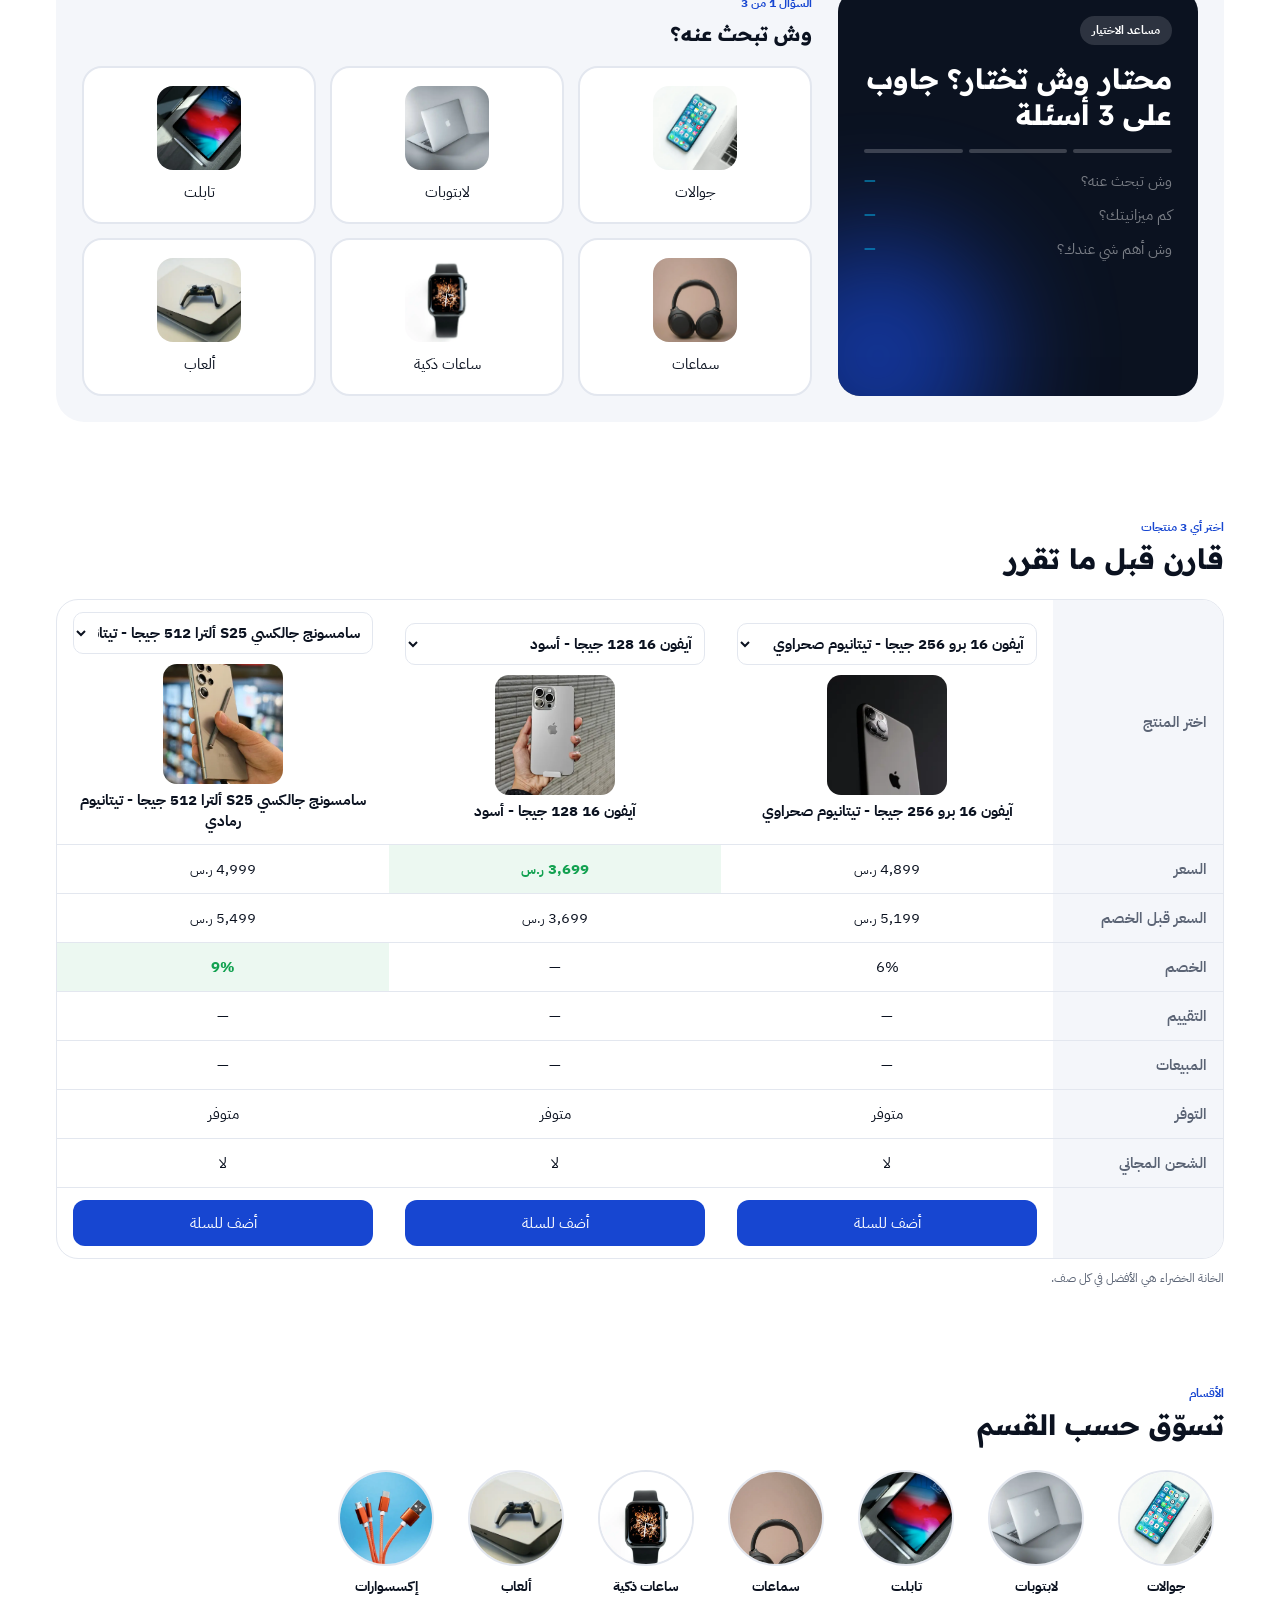
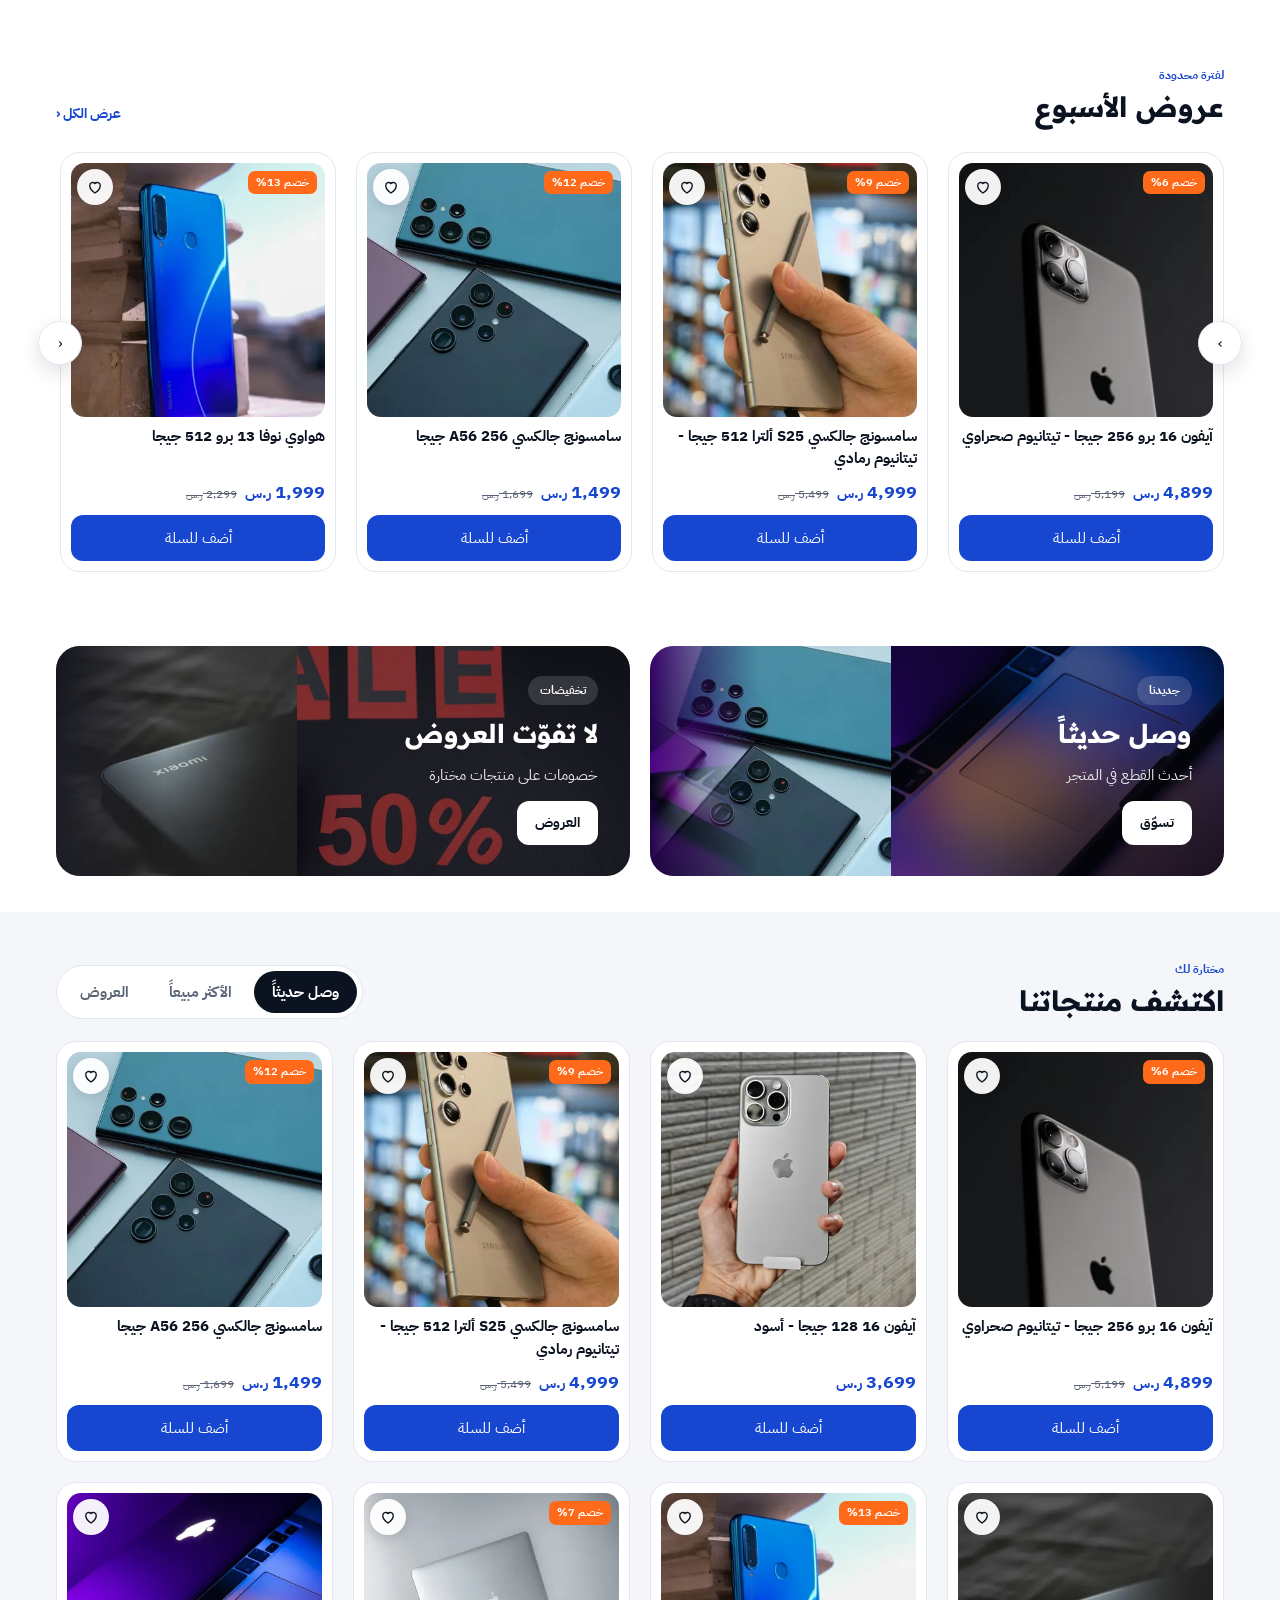
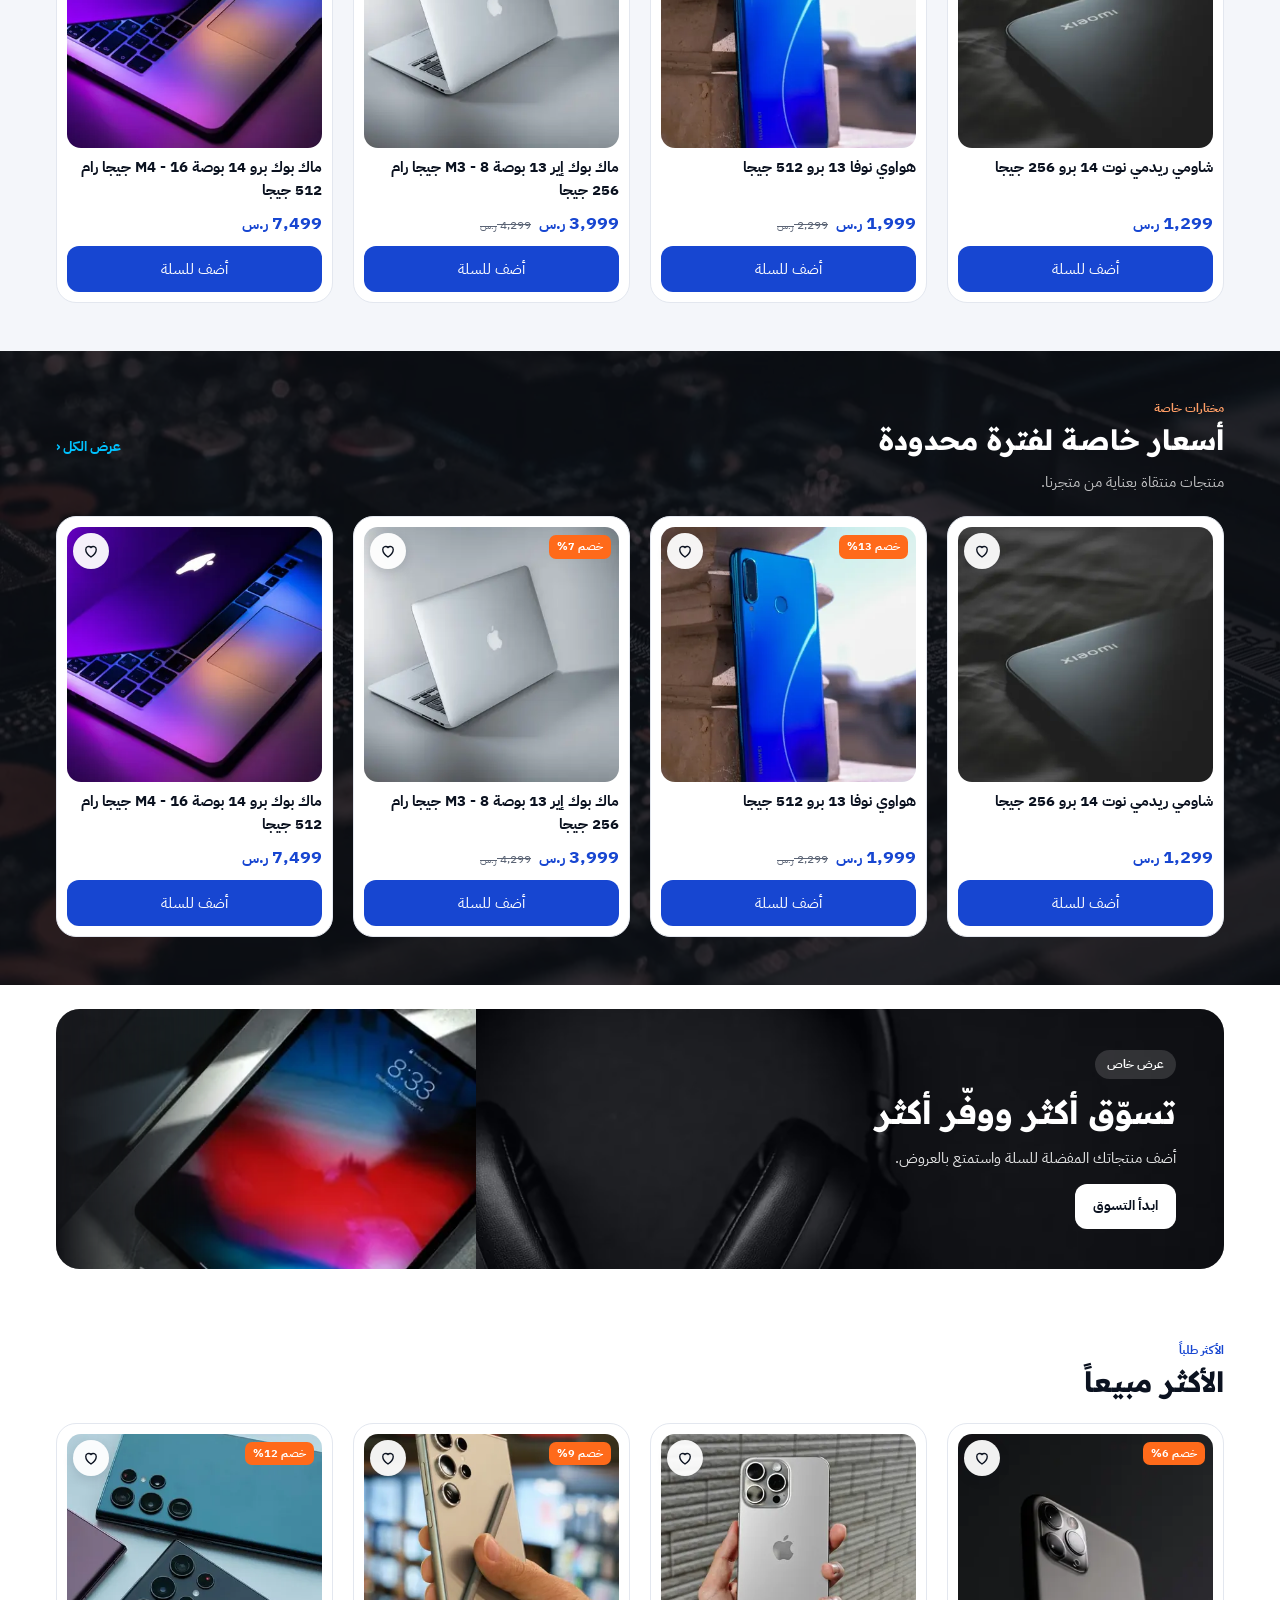
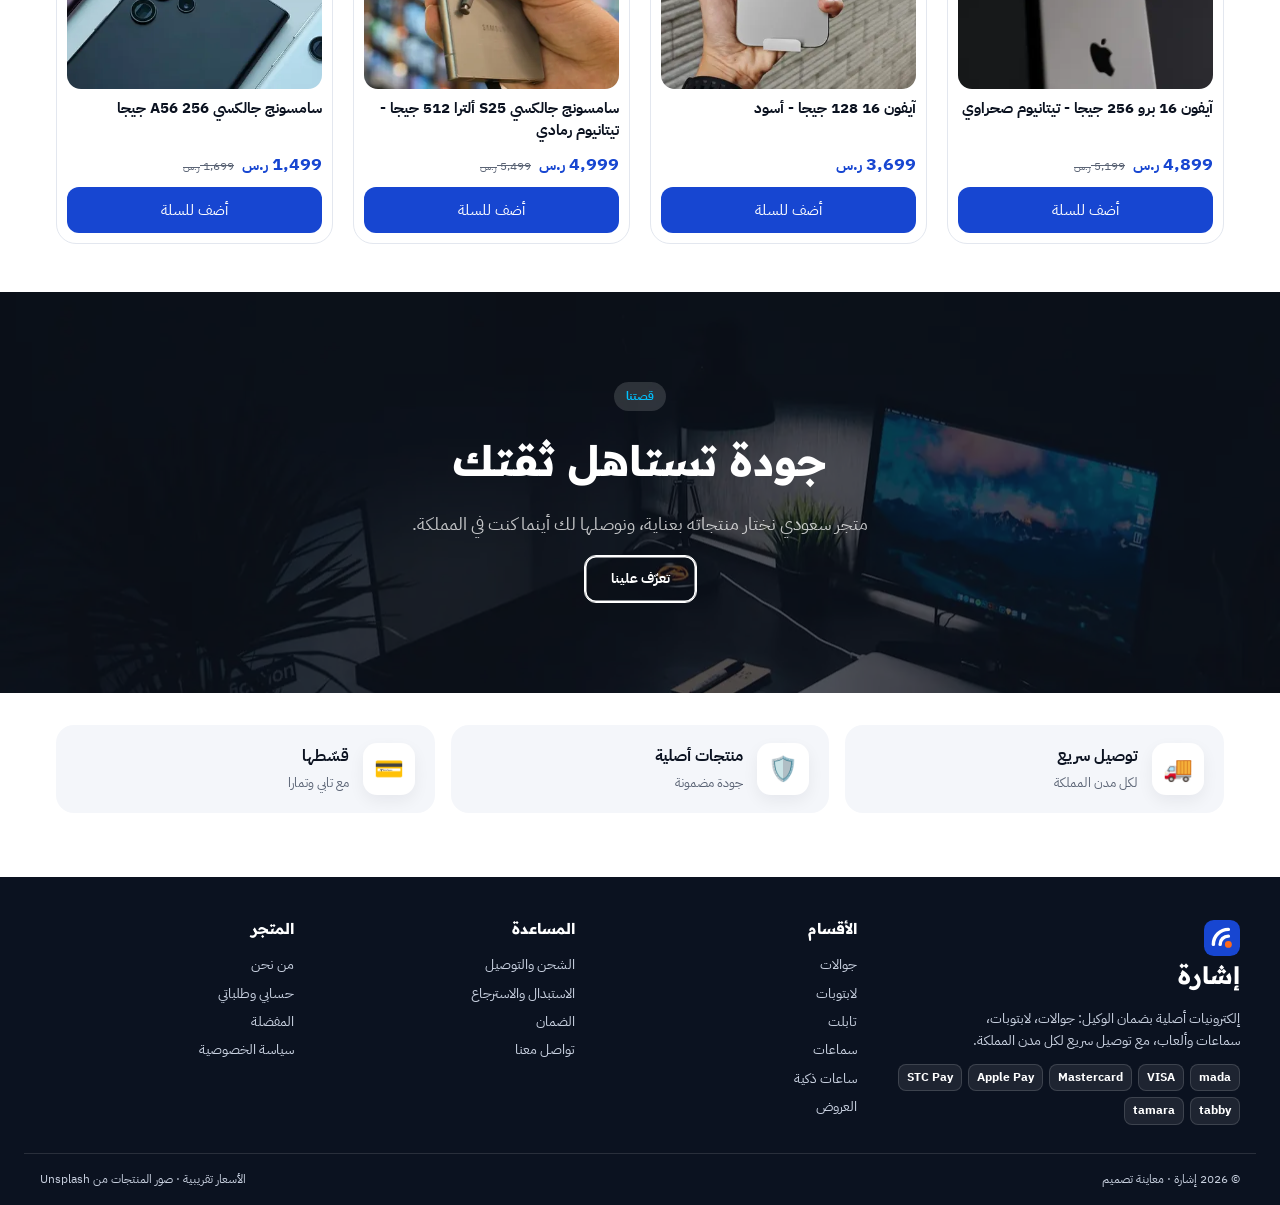
==== commit 76173bac: "Speed: hero renders at once, WebP images, inlined CSS, non-blocking fonts Custom code: the hero no l" ====
--- a/index.html
+++ b/index.html
@@ -2,11 +2,15 @@
 <html lang="ar" dir="rtl"><head><meta charset="utf-8"><meta name="viewport" content="width=device-width,initial-scale=1,viewport-fit=cover">
 <meta name="claude:viewport-fit-sides" content="cover">
 <title>إشارة | إلكترونيات أصلية</title>
+<meta name="description" content="إشارة: متجر إلكترونيات أصلية بضمان الوكيل. جوالات، لابتوبات، تابلت، سماعات، ساعات ذكية وألعاب، مع توصيل سريع لكل مدن المملكة وتقسيط مع تابي وتمارا.">
+<meta name="theme-color" content="#1746D1">
 <link rel="icon" type="image/svg+xml" href="img/logo-mark.svg">
 <link rel="preconnect" href="https://fonts.googleapis.com"><link rel="preconnect" href="https://fonts.gstatic.com" crossorigin>
-<link rel="stylesheet" href="https://fonts.googleapis.com/css2?family=IBM+Plex+Sans+Arabic:wght@400;500;700&family=Readex+Pro:wght@600;700;800&display=swap">
-<link rel="stylesheet" href="assets/shop.css?v=84d4ba76">
-<link rel="stylesheet" href="salla-custom-code/ishara-custom.css?v=3347e504">
+<link rel="preload" as="style" href="https://fonts.googleapis.com/css2?family=IBM+Plex+Sans+Arabic:wght@400;500;700&family=Readex+Pro:wght@600;700;800&display=swap" onload="this.onload=null;this.rel='stylesheet'">
+<noscript><link rel="stylesheet" href="https://fonts.googleapis.com/css2?family=IBM+Plex+Sans+Arabic:wght@400;500;700&family=Readex+Pro:wght@600;700;800&display=swap"></noscript>
+<link rel="preload" as="image" href="img/u/1531297484001-80022131f5a1-m.webp" media="(max-width: 900px)" fetchpriority="high">
+<link rel="preload" as="image" href="img/u/1531297484001-80022131f5a1.webp" media="(min-width: 901px)" fetchpriority="high">
+<style>:root{--color-primary:#1746D1; --shell-ink:#0B1220; --shell-bg:#FFFFFF; --shell-soft:#F4F6FA; --shell-line:#E3E7EF;--shell-muted:#5B6475; --shell-note:#FFF4E5; --shell-note-fg:#6B3D00; --shell-ok:#12A150; --shell-err:#C62828; --shell-sale:#FF6A1A;--f-body:"IBM Plex Sans Arabic",Tahoma,"Segoe UI",sans-serif; --f-display:"Readex Pro","IBM Plex Sans Arabic",Tahoma,sans-serif;color-scheme:light;}html,body{background:var(--shell-bg);color:var(--shell-ink)}body{margin:0;font-family:var(--f-body);font-size:15px;line-height:1.6;direction:rtl}h1,h2,h3,.ish-h,.ish-h-sm,.ish-slide__txt h2,.ish-story h2,.ish-banner__txt h3{font-family:var(--f-display)}a{color:inherit}img{max-width:100%}[hidden]{display:none!important}.gut{padding-left:max(16px,env(safe-area-inset-left,0px));padding-right:max(16px,env(safe-area-inset-right,0px))}.wrap{max-width:1200px;margin:0 auto}.num{font-variant-numeric:tabular-nums}button:focus-visible,a:focus-visible,input:focus-visible,select:focus-visible,textarea:focus-visible{outline:2px solid var(--color-primary);outline-offset:2px}.note{background:var(--shell-note);color:var(--shell-note-fg);font-size:13px;text-align:center;padding-block:7px}.top{position:sticky;top:env(safe-area-inset-top,0px);z-index:40;background:var(--shell-bg);border-bottom:1px solid var(--shell-line)}body::before{content:"";position:fixed;inset:0 0 auto;height:env(safe-area-inset-top,0px);z-index:50;background:var(--shell-bg)}.top__in{max-width:1200px;margin:0 auto;display:flex;align-items:center;gap:20px;padding-block:12px}.logo{font-family:var(--f-display);font-weight:800;font-size:24px;text-decoration:none;display:flex;align-items:center;gap:8px;flex:none}.logo__mark{width:36px;height:36px;flex:none;display:block}.search{position:relative;flex:1;min-width:0;max-width:560px;margin:0}.search input{width:100%;box-sizing:border-box;font:inherit;font-size:14px;border:1px solid var(--shell-line);background:var(--shell-soft);border-radius:12px;padding:10px 40px 10px 14px;color:var(--shell-ink)}.search input:focus{background:var(--shell-bg);border-color:var(--color-primary);outline:none}.search svg{position:absolute;right:13px;top:50%;transform:translateY(-50%);width:18px;height:18px;fill:none;stroke:var(--shell-muted);stroke-width:2;pointer-events:none}.sres{position:absolute;top:calc(100% + 6px);inset-inline:0;background:var(--shell-bg);border:1px solid var(--shell-line);border-radius:14px;box-shadow:0 20px 40px rgba(11,18,32,.14);padding:6px;z-index:60;max-height:min(420px,70vh);overflow:auto}.sres a{display:flex;align-items:center;gap:10px;padding:8px;border-radius:10px;text-decoration:none}.sres a:hover,.sres a.on{background:var(--shell-soft)}.sres img{width:44px;height:44px;border-radius:8px;object-fit:cover;flex:none}.sres span{flex:1;min-width:0;font-size:14px;overflow:hidden;text-overflow:ellipsis;white-space:nowrap}.sres b{font-size:13px;color:var(--color-primary);white-space:nowrap}.sres p{margin:0;padding:12px;color:var(--shell-muted);font-size:14px;text-align:center}.acts{display:flex;gap:8px;flex:none;margin-inline-start:auto}.ibtn{position:relative;width:42px;height:42px;border-radius:50%;border:1px solid var(--shell-line);display:grid;place-items:center;background:var(--shell-bg);text-decoration:none}.ibtn:hover{border-color:var(--color-primary);color:var(--color-primary)}.ibtn svg{width:20px;height:20px;fill:none;stroke:currentColor;stroke-width:1.8;stroke-linecap:round;stroke-linejoin:round}.bdg{position:absolute;top:-4px;left:-4px;min-width:20px;height:20px;border-radius:10px;background:var(--color-primary);color:#fff;font-size:11px;font-weight:700;display:grid;place-items:center;padding:0 5px;box-sizing:border-box}.bdg.zero{display:none}.nav{max-width:1200px;margin:0 auto;display:flex;gap:22px;overflow-x:auto;scrollbar-width:none;font-weight:500;font-size:14px;padding-block:0 10px}.nav::-webkit-scrollbar{display:none}.nav a{text-decoration:none;white-space:nowrap;color:var(--shell-muted);padding-block:4px;border-bottom:2px solid transparent}.nav a:hover,.nav a[aria-current]{color:var(--color-primary);border-bottom-color:var(--color-primary)}.nav .hot{color:var(--shell-sale)}main{display:block;min-height:50vh}.s-block{max-width:1200px;margin:0 auto;padding-block:40px 56px}.s-block h2,.ttl{font-size:26px;margin:0 0 6px;text-wrap:balance}.s-block > p{color:var(--shell-muted);margin:0 0 22px}.bhead{display:flex;justify-content:space-between;align-items:end;gap:12px;margin-bottom:18px;flex-wrap:wrap}.bhead a{color:var(--color-primary);font-weight:700;text-decoration:none;font-size:14px}.crumbs{max-width:1200px;margin:0 auto;padding-block:16px 0;font-size:13px;color:var(--shell-muted);display:flex;gap:8px;flex-wrap:wrap}.crumbs a{text-decoration:none}.crumbs a:hover{color:var(--color-primary)}.btn{display:inline-flex;align-items:center;justify-content:center;gap:8px;border:1.5px solid var(--color-primary);background:var(--color-primary);color:#fff;border-radius:12px;padding:11px 20px;font:inherit;font-weight:700;cursor:pointer;text-decoration:none;line-height:1.3}.btn:hover{filter:brightness(1.08)}.btn--ghost{background:var(--shell-bg);color:var(--color-primary)}.btn--ghost:hover{background:var(--color-primary);color:#fff;filter:none}.btn--dark{background:var(--shell-ink);border-color:var(--shell-ink)}.btn--block{width:100%;box-sizing:border-box}.btn[disabled]{opacity:.5;cursor:not-allowed}.linkbtn{border:0;background:none;color:var(--color-primary);font:inherit;font-size:13px;font-weight:700;cursor:pointer;padding:0}.box{border:1px solid var(--shell-line);border-radius:18px;padding:20px;background:var(--shell-bg)}.muted{color:var(--shell-muted)}.empty{border:1px dashed var(--shell-line);border-radius:18px;padding:48px 20px;text-align:center;color:var(--shell-muted);display:flex;flex-direction:column;gap:12px;align-items:center}.empty b{color:var(--shell-ink);font-size:18px;font-family:var(--f-display)}.empty svg{width:48px;height:48px;fill:none;stroke:var(--shell-line);stroke-width:1.5}.pill{display:inline-flex;align-items:center;gap:6px;border-radius:999px;padding:3px 10px;font-size:12px;font-weight:700;background:var(--shell-soft)}.pill--ok{background:#E7F6EE;color:#0B7A3B}.pill--sale{background:#FFEDE3;color:#B4400B}.tag{display:inline-block;border-radius:6px;padding:1px 7px;font-size:12px;font-weight:800;direction:ltr}.tag--tabby{background:#3BFFC1;color:#111}.tag--tamara{background:#FFE5D0;color:#111}.rgrid{display:grid;grid-template-columns:repeat(4,minmax(0,1fr));gap:18px}.rc{display:flex;flex-direction:column;border:1px solid var(--shell-line);border-radius:16px;overflow:hidden;background:var(--shell-bg);transition:box-shadow .2s}.rc:hover{box-shadow:0 14px 34px rgba(11,18,32,.08)}.rc .s-product-card-image{position:relative;aspect-ratio:1/1;max-width:100%;background:var(--shell-soft);overflow:hidden}.rc .s-product-card-image > a{display:block;width:100%;height:100%}.rc .s-product-card-image img{width:100%;height:100%;object-fit:cover;display:block;transition:transform .4s}.rc:hover .s-product-card-image img{transform:scale(1.04)}.rc .s-product-card-content{display:flex;flex-direction:column;gap:6px;padding:12px;flex:1;min-width:0}.rc-brand{font-size:11px;letter-spacing:.06em;text-transform:uppercase;color:var(--shell-muted);direction:ltr;text-align:right}.rc h3{font-family:var(--f-body);font-size:14px;font-weight:700;margin:0;line-height:1.5;min-height:42px}.rc h3 a{text-decoration:none;display:-webkit-box;-webkit-line-clamp:2;-webkit-box-orient:vertical;overflow:hidden}.rc h3 a:hover{color:var(--color-primary)}.rc-price{display:flex;gap:8px;align-items:baseline;flex-wrap:wrap;margin-top:auto;font-variant-numeric:tabular-nums}.rc-price b{color:var(--color-primary)}.rc-price s{font-size:12px;color:var(--shell-muted)}.rc-badge{position:absolute;top:10px;right:10px;background:var(--shell-sale);color:#fff;font-size:11px;font-weight:800;border-radius:7px;padding:2px 8px;z-index:2}.heart{position:absolute;top:8px;left:8px;z-index:2;width:36px;height:36px;border-radius:50%;border:0;background:rgba(255,255,255,.92);display:grid;place-items:center;cursor:pointer;box-shadow:0 4px 12px rgba(11,18,32,.12)}.heart svg{width:18px;height:18px;fill:none;stroke:var(--shell-ink);stroke-width:1.8}.heart[aria-pressed="true"] svg{fill:#E5304B;stroke:#E5304B}.rc-add{border:1.5px solid var(--color-primary);background:var(--shell-bg);color:var(--color-primary);border-radius:10px;padding:8px;font:inherit;font-weight:700;cursor:pointer}.rc-add:hover{background:var(--color-primary);color:#fff}.listing{max-width:1200px;margin:0 auto;display:grid;grid-template-columns:250px minmax(0,1fr);gap:28px;padding-block:20px 64px;align-items:start}.filters{position:sticky;top:calc(130px + env(safe-area-inset-top,0px));border:1px solid var(--shell-line);border-radius:18px;padding:18px;display:flex;flex-direction:column;gap:20px;background:var(--shell-bg)}.filters h2{font-size:17px;margin:0;display:flex;justify-content:space-between;align-items:center}.filters h3{font-size:13px;margin:0 0 8px;color:var(--shell-muted);font-family:var(--f-body);letter-spacing:.02em}.filters fieldset{border:0;margin:0;padding:0;display:flex;flex-direction:column;gap:6px}.chk{display:flex;align-items:center;gap:8px;font-size:14px;cursor:pointer}.chk input{accent-color:var(--color-primary);width:16px;height:16px;margin:0}.chk small{margin-inline-start:auto;color:var(--shell-muted);font-variant-numeric:tabular-nums}.range{width:100%;accent-color:var(--color-primary)}.rangev{display:flex;justify-content:space-between;font-size:12px;color:var(--shell-muted);font-variant-numeric:tabular-nums}.toolbar{display:flex;justify-content:space-between;align-items:center;gap:12px;flex-wrap:wrap;margin-bottom:16px}.toolbar b{font-size:15px}select,.inp{font:inherit;border:1px solid var(--shell-line);border-radius:10px;padding:9px 12px;background:var(--shell-bg);color:var(--shell-ink);box-sizing:border-box}.ftoggle{display:none}.lgrid{grid-template-columns:repeat(3,minmax(0,1fr))}.pp{max-width:1200px;margin:0 auto;display:grid;grid-template-columns:minmax(0,1fr) minmax(0,1fr);gap:40px;padding-block:20px 40px;align-items:start}.pp-gal{position:sticky;top:calc(130px + env(safe-area-inset-top,0px));display:flex;flex-direction:column;gap:12px}.pp-main{position:relative;aspect-ratio:1/1;max-width:100%;border-radius:22px;overflow:hidden;background:var(--shell-soft);cursor:zoom-in}.pp-main img{width:100%;height:100%;object-fit:cover;display:block;transition:transform .25s}.pp-main.zoom img{transform:scale(1.8)}.pp-info{display:flex;flex-direction:column;gap:16px;min-width:0}.pp-info h1{font-size:30px;line-height:1.35;margin:0;text-wrap:balance}.pp-meta{display:flex;gap:8px;flex-wrap:wrap;align-items:center;font-size:13px}.pp-price{display:flex;gap:12px;align-items:baseline;flex-wrap:wrap;font-variant-numeric:tabular-nums}.pp-price b{font-size:32px;color:var(--color-primary);font-family:var(--f-display)}.pp-price s{color:var(--shell-muted)}.pp-inst{display:flex;flex-direction:column;gap:6px;border:1px solid var(--shell-line);border-radius:14px;padding:12px 14px;font-size:14px}.pp-buy{display:flex;gap:10px;flex-wrap:wrap;align-items:stretch}.pp-buy .btn{flex:1;min-width:140px}.qty{display:inline-flex;align-items:center;border:1px solid var(--shell-line);border-radius:12px;overflow:hidden;flex:none}.qty button{width:40px;height:44px;border:0;background:var(--shell-bg);font:inherit;font-size:18px;cursor:pointer;color:var(--shell-ink)}.qty button:hover{background:var(--shell-soft)}.qty input{width:40px;text-align:center;border:0;font:inherit;font-weight:700;background:transparent;color:var(--shell-ink);-moz-appearance:textfield}.qty input::-webkit-inner-spin-button{display:none}.qty--sm button{width:32px;height:34px;font-size:16px}.qty--sm input{width:32px}.pp-heart{width:48px;flex:none;border:1px solid var(--shell-line);border-radius:12px;background:var(--shell-bg);display:grid;place-items:center;cursor:pointer}.pp-heart svg{width:22px;height:22px;fill:none;stroke:var(--shell-ink);stroke-width:1.8}.pp-heart[aria-pressed="true"] svg{fill:#E5304B;stroke:#E5304B}.pp-perks{display:grid;grid-template-columns:repeat(3,minmax(0,1fr));gap:8px}.pp-perks div{background:var(--shell-soft);border-radius:12px;padding:10px;font-size:12px;display:flex;flex-direction:column;gap:2px}.pp-perks b{font-size:13px}.pp-specs{margin:0;padding:0;list-style:none;display:flex;flex-direction:column;gap:6px}.pp-specs li{display:flex;gap:8px;font-size:14px}.pp-specs li::before{content:"";flex:none;width:6px;height:6px;border-radius:50%;background:var(--color-primary);margin-top:9px}.pp-table{width:100%;border-collapse:collapse;font-size:14px}.pp-table th,.pp-table td{text-align:right;padding:9px 0;border-bottom:1px solid var(--shell-line)}.pp-table th{color:var(--shell-muted);font-weight:500;width:40%}.pp-sticky{display:none}.cartgrid{max-width:1200px;margin:0 auto;display:grid;grid-template-columns:minmax(0,1fr) 360px;gap:28px;align-items:start;padding-block:20px 56px}.cline{display:grid;grid-template-columns:96px minmax(0,1fr) auto;gap:16px;align-items:center;padding:16px 0;border-bottom:1px solid var(--shell-line)}.cline:first-child{padding-top:0}.cline img{width:96px;height:96px;border-radius:14px;object-fit:cover;background:var(--shell-soft);display:block}.cline h3{font-family:var(--f-body);font-size:15px;margin:0 0 4px;line-height:1.5}.cline h3 a{text-decoration:none}.cline .r{display:flex;flex-direction:column;align-items:flex-end;gap:8px;font-variant-numeric:tabular-nums}.cline .r b{font-size:16px;white-space:nowrap}.rm{border:0;background:none;color:var(--shell-muted);font:inherit;font-size:13px;cursor:pointer;padding:0;text-decoration:underline}.rm:hover{color:var(--shell-err)}.sum{position:sticky;top:calc(130px + env(safe-area-inset-top,0px));display:flex;flex-direction:column;gap:12px}.sum h2{font-size:18px;margin:0}.sum .row{display:flex;justify-content:space-between;gap:12px;font-size:14px;font-variant-numeric:tabular-nums}.sum .row.save{color:var(--shell-ok)}.sum .tot{border-top:1px solid var(--shell-line);padding-top:12px;font-size:18px;font-weight:800}.ship-meter{display:flex;flex-direction:column;gap:6px;font-size:13px}.ship-meter i{display:block;height:6px;border-radius:3px;background:var(--shell-soft);overflow:hidden}.ship-meter i b{display:block;height:100%;background:var(--shell-ok);border-radius:3px}.coupon{display:flex;gap:8px}.coupon input{flex:1;min-width:0}.msg{font-size:13px}.msg.ok{color:var(--shell-ok)}.msg.err{color:var(--shell-err)}.co{max-width:1200px;margin:0 auto;display:grid;grid-template-columns:minmax(0,1fr) 380px;gap:28px;align-items:start;padding-block:20px 56px}.co form{display:flex;flex-direction:column;gap:18px}.co fieldset{border:1px solid var(--shell-line);border-radius:18px;padding:20px;margin:0;display:grid;grid-template-columns:1fr 1fr;gap:14px}.co legend{font-family:var(--f-display);font-weight:700;font-size:17px;padding:0 6px;display:flex;align-items:center;gap:8px}.co legend i{width:24px;height:24px;border-radius:50%;background:var(--shell-ink);color:#fff;font-style:normal;font-size:13px;display:grid;place-items:center}.fld{display:flex;flex-direction:column;gap:6px;font-size:14px;min-width:0}.fld.full{grid-column:1/-1}.fld label{font-weight:700;font-size:13px}.fld .inp,.fld select{width:100%}.fld .err{color:var(--shell-err);font-size:12px}.fld.bad .inp,.fld.bad select{border-color:var(--shell-err)}.opts{grid-column:1/-1;display:grid;grid-template-columns:1fr 1fr;gap:10px}.opt{display:flex;gap:10px;align-items:flex-start;border:1.5px solid var(--shell-line);border-radius:14px;padding:12px 14px;cursor:pointer;font-size:14px}.opt input{accent-color:var(--color-primary);margin:3px 0 0;flex:none}.opt span{display:flex;flex-direction:column;gap:2px;flex:1;min-width:0}.opt small{color:var(--shell-muted)}.opt em{font-style:normal;font-weight:800;white-space:nowrap;font-variant-numeric:tabular-nums}.opt:has(input:checked){border-color:var(--color-primary);background:#F3F6FE}.mini{display:flex;flex-direction:column;gap:10px;max-height:280px;overflow:auto}.mini div{display:flex;gap:10px;align-items:center;font-size:13px}.mini img{width:52px;height:52px;border-radius:10px;object-fit:cover;flex:none}.mini span{flex:1;min-width:0}.mini b{white-space:nowrap;font-variant-numeric:tabular-nums}.done{max-width:640px;margin:0 auto;padding-block:48px 64px;display:flex;flex-direction:column;gap:18px;align-items:center;text-align:center}.done .ok{width:72px;height:72px;border-radius:50%;background:#E7F6EE;display:grid;place-items:center}.done .ok svg{width:36px;height:36px;fill:none;stroke:var(--shell-ok);stroke-width:2.5}.done h1{margin:0;font-size:28px}.done .box{width:100%;box-sizing:border-box;text-align:right}.acc{max-width:1200px;margin:0 auto;display:grid;grid-template-columns:240px minmax(0,1fr);gap:28px;align-items:start;padding-block:20px 56px}.acc nav{display:flex;flex-direction:column;gap:4px}.acc nav a{padding:10px 14px;border-radius:12px;text-decoration:none;font-weight:500}.acc nav a[aria-current]{background:var(--shell-ink);color:#fff}.acc nav a:not([aria-current]):hover{background:var(--shell-soft)}.order{display:flex;flex-direction:column;gap:14px}.order + .order{margin-top:16px}.order header{display:flex;justify-content:space-between;gap:12px;flex-wrap:wrap;align-items:center}.order header b{font-size:16px}.thumbs{display:flex;gap:8px;flex-wrap:wrap}.thumbs img{width:56px;height:56px;border-radius:10px;object-fit:cover;background:var(--shell-soft)}.track{display:grid;grid-template-columns:repeat(4,minmax(0,1fr));gap:6px;font-size:12px;text-align:center}.track div{display:flex;flex-direction:column;gap:6px;color:var(--shell-muted)}.track div::before{content:"";height:6px;border-radius:3px;background:var(--shell-line)}.track div.on{color:var(--shell-ink);font-weight:700}.track div.on::before{background:var(--shell-ok)}.info{max-width:1200px;margin:0 auto;display:grid;grid-template-columns:240px minmax(0,1fr);gap:28px;align-items:start;padding-block:20px 56px}.prose{max-width:68ch;display:flex;flex-direction:column;gap:12px}.prose h1{margin:0;font-size:28px}.prose h2{margin:12px 0 0;font-size:18px}.prose p,.prose ul{margin:0}.prose ul{padding-inline-start:20px;display:flex;flex-direction:column;gap:4px}footer{background:var(--shell-ink);color:#C9D1E0;font-size:14px;margin-top:24px}.foot{max-width:1200px;margin:0 auto;display:grid;grid-template-columns:1.4fr 1fr 1fr 1fr;gap:28px;padding-block:40px 28px}.foot h4{color:#fff;margin:0 0 10px;font-size:15px;font-family:var(--f-display)}.foot a{display:block;text-decoration:none;padding-block:3px;color:#C9D1E0}.foot a:hover{color:#fff}.foot p{margin:0 0 12px;max-width:34ch}.pays{display:flex;gap:6px;flex-wrap:wrap}.pays span{background:rgba(255,255,255,.08);border:1px solid rgba(255,255,255,.14);border-radius:8px;padding:3px 8px;font-size:12px;font-weight:700;color:#fff;direction:ltr}.foot-b{max-width:1200px;margin:0 auto;border-top:1px solid rgba(255,255,255,.12);padding-block:16px;font-size:12px;display:flex;justify-content:space-between;gap:12px;flex-wrap:wrap}#toast{position:fixed;z-index:300;left:16px;right:16px;margin-inline:auto;width:fit-content;bottom:calc(90px + env(safe-area-inset-bottom,0px));background:var(--shell-ink);color:#fff;border-radius:14px;padding:10px 12px 10px 16px;font-size:14px;max-width:calc(100% - 32px);box-sizing:border-box;box-shadow:0 12px 30px rgba(11,18,32,.25);display:flex;gap:12px;align-items:center}#toast a{color:#fff;font-weight:800;white-space:nowrap;background:rgba(255,255,255,.14);border-radius:9px;padding:4px 10px;text-decoration:none}@media (max-width:1023px){.rgrid{grid-template-columns:repeat(3,minmax(0,1fr))}.listing{grid-template-columns:1fr}.filters{position:static;display:none}.filters.open{display:flex}.ftoggle{display:inline-flex;padding:8px 14px}.cartgrid,.co,.acc,.info{grid-template-columns:1fr}.sum{position:static}.foot{grid-template-columns:1fr 1fr}.pp{gap:24px}}@media (max-width:767px){.top__in{flex-wrap:wrap;gap:10px 12px;padding-block:10px}.logo{font-size:20px}.search{order:3;flex-basis:100%;max-width:none}.ibtn{width:38px;height:38px}.ibtn.acc-link{display:none}.rgrid,.lgrid{grid-template-columns:repeat(2,minmax(0,1fr));gap:10px}.s-block h2,.ttl{font-size:22px}.pp{grid-template-columns:1fr}.pp-gal{position:static}.pp-info h1{font-size:22px}.pp-price b{font-size:26px}.pp-sticky{display:flex;position:fixed;inset:auto 0 0;z-index:80;background:var(--shell-bg);border-top:1px solid var(--shell-line);gap:10px;align-items:center;padding-top:10px;padding-bottom:calc(10px + env(safe-area-inset-bottom,0px));box-shadow:0 -8px 24px rgba(11,18,32,.08)}.pp-sticky .btn{flex:1}.pp-sticky b{font-variant-numeric:tabular-nums;color:var(--color-primary)}body.has-sticky{padding-bottom:76px}body.has-sticky #toast{bottom:calc(90px + env(safe-area-inset-bottom,0px))}.cline{grid-template-columns:72px minmax(0,1fr);gap:12px}.cline img{width:72px;height:72px}.cline .r{grid-column:2;flex-direction:row;justify-content:space-between;align-items:center}.co fieldset{grid-template-columns:1fr;padding:16px}.opts{grid-template-columns:1fr}.track{font-size:11px}.foot{grid-template-columns:1fr}.pp-perks{grid-template-columns:1fr 1fr 1fr}}@media (prefers-reduced-motion:reduce){*{animation:none!important;transition:none!important;scroll-behavior:auto!important}}salla-products-list{display:grid}.laysw{max-width:1200px;margin:12px auto 0;display:flex;align-items:center;gap:6px;flex-wrap:wrap;font-size:13px;color:var(--shell-muted)}.laysw button{border:1px solid var(--shell-line);background:var(--shell-bg);color:inherit;font:inherit;font-weight:700;border-radius:999px;padding:5px 14px;cursor:pointer}.laysw button[aria-pressed="true"]{background:var(--color-primary);border-color:var(--color-primary);color:#fff}.container--product-details{max-width:1200px;margin-inline:auto}salla-slider,salla-installment{display:block}.pp-gal salla-slider{display:flex;flex-direction:column;gap:12px}.pp-thumbs{display:flex;gap:10px}.pp-thumbs button{width:72px;aspect-ratio:1/1;max-width:100%;border:2px solid transparent;border-radius:12px;padding:0;overflow:hidden;background:var(--shell-soft);cursor:pointer;opacity:.7}.pp-thumbs button[aria-current]{border-color:var(--color-primary);opacity:1}.pp-thumbs img{width:100%;height:100%;object-fit:cover;display:block}.product-form{display:flex;flex-direction:column;gap:14px}.pp-opts{border:1px solid var(--shell-line);border-radius:14px;padding:12px 14px;margin:0;display:flex;flex-direction:column;gap:8px}.pp-opts legend{font-weight:700;padding:0 6px}.pp-opts label{display:flex;align-items:center;gap:10px;border:1.5px solid var(--shell-line);border-radius:12px;padding:10px 12px;cursor:pointer;font-size:14px}.pp-opts label:has(input:checked){border-color:var(--color-primary);background:color-mix(in srgb,var(--color-primary) 6%,transparent)}.pp-opts input{accent-color:var(--color-primary);margin:0}.pp-opts span{flex:1}.pp-opts b{font-size:13px;font-variant-numeric:tabular-nums;color:var(--shell-muted)}.pp-total{display:flex;justify-content:space-between;align-items:baseline;background:var(--shell-soft);border-radius:12px;padding:10px 14px}.pp-total h2{margin:0;font-size:22px;color:var(--color-primary);font-variant-numeric:tabular-nums}.pp-desc-t{font-size:17px;margin:0 0 10px}.ish-pdp-story .pp-desc-t{display:none}.ish-pdp-story .product__description.box{background:transparent;border:0}.pp-main[hidden]{display:none}:root{--ish-primary: var(--color-primary, #1746D1);--ish-ink:#0B1220; --ish-ink2:#121B30; --ish-cyan:#00C2FF; --ish-orange:#FF6A1A;--ish-cloud:#F4F6FA; --ish-line:#E3E7EF; --ish-muted:#5B6475; --ish-text:#0B1220;--ish-success:#12A150; --ish-star:#FFB020; --ish-radius:22px;}.ish *,.ish-modal *,.ish-tray *,.ish-mbar *{box-sizing:border-box}.ish{font-family:inherit;color:var(--ish-text);direction:rtl;position:relative}.ish-wrap{max-width:1200px;margin:0 auto;padding:0 16px}.ish-sec{padding:48px 0}.ish-h{font-size:28px;line-height:1.3;font-weight:800;margin:0}.ish-h-sm{font-size:20px;font-weight:800;margin:0}.ish-eyebrow{font-size:12px;font-weight:800;color:var(--ish-primary)}.ish-muted{color:var(--ish-muted)}.ish-head{display:flex;align-items:flex-end;justify-content:space-between;gap:16px;margin-bottom:22px;flex-wrap:wrap}.ish-head>div{display:flex;flex-direction:column;gap:4px}.ish-btn{display:inline-flex;align-items:center;justify-content:center;gap:8px;border:0;cursor:pointer;background:var(--ish-primary);color:#fff;font:inherit;font-weight:700;font-size:14px;border-radius:12px;padding:11px 18px;transition:filter .2s,transform .2s;text-decoration:none}.ish-btn:hover{filter:brightness(1.1)}.ish-btn:active{transform:scale(.98)}.ish-btn--light{background:#fff;color:var(--ish-ink)}.ish-btn--ghost{background:transparent;color:inherit;border:1.5px solid currentColor}.ish-btn--outline{background:#fff;color:var(--ish-primary);border:1.5px solid var(--ish-primary)}.ish-btn[disabled]{opacity:.45;cursor:not-allowed}.ish-loading{opacity:.6;pointer-events:none}.ish button{font:inherit;cursor:pointer}.ish-grid4{display:grid;grid-template-columns:repeat(4,1fr);gap:20px}.ish-grid3{display:grid;grid-template-columns:repeat(3,1fr);gap:18px}.ish-card{background:#fff;border:1px solid var(--ish-line);border-radius:20px;padding:10px;display:flex;flex-direction:column;gap:8px;position:relative;color:var(--ish-text);transition:box-shadow .25s,transform .25s}.ish-card:hover{box-shadow:0 20px 40px rgba(11,18,32,.10);transform:translateY(-3px)}.ish-card__img{display:block;aspect-ratio:1/1;border-radius:14px;overflow:hidden;background:var(--ish-cloud)}.ish-card__img img{width:100%;height:100%;object-fit:cover;transition:transform .4s}.ish-card:hover .ish-card__img img{transform:scale(1.05)}.ish-card__name{font-weight:700;line-height:1.5;color:inherit;text-decoration:none;display:-webkit-box;-webkit-line-clamp:2;-webkit-box-orient:vertical;overflow:hidden;min-height:42px}.ish-badge{position:absolute;top:18px;right:18px;background:var(--ish-orange);color:#fff;font-weight:800;font-size:11px;border-radius:7px;padding:3px 8px}.ish-price{display:flex;align-items:baseline;gap:8px;margin-top:auto;flex-wrap:wrap}.ish-price b{font-size:18px;color:var(--ish-primary);font-weight:800}.ish-price s{font-size:12px;color:var(--ish-muted)}.ish-card .ish-btn{width:100%}.ish-flash{background:var(--ish-ink);color:#fff;overflow:hidden;isolation:isolate}.ish-flash::before{content:"";position:absolute;inset:0;z-index:-1;background:rgba(6,9,16,.66)}.ish-flash .ish-eyebrow{color:#FF9E66}.ish-cd{display:flex;gap:8px}.ish-cd span{background:rgba(255,255,255,.08);border:1px solid rgba(255,255,255,.15);border-radius:14px;min-width:62px;padding:8px 6px;text-align:center;font-size:24px;font-weight:900;font-variant-numeric:tabular-nums;line-height:1.1}.ish-cd small{display:block;font-size:10px;font-weight:500;opacity:.7}.ish-stock{display:flex;flex-direction:column;gap:4px;font-size:11px;color:var(--ish-muted)}.ish-stock i{display:block;height:6px;border-radius:3px;background:#FBE3D6;overflow:hidden}.ish-stock i b{display:block;height:100%;background:linear-gradient(90deg,#FF9E33,var(--ish-orange))}.ish-stock strong{color:var(--ish-orange)}.ish-setup{display:grid;grid-template-columns:1fr 340px;gap:22px}.ish-scene{position:relative;min-height:520px;border-radius:28px;overflow:hidden;background:#0B1220;isolation:isolate}.ish-scene>img.ish-scene__bg{position:absolute;inset:0;width:100%;height:100%;object-fit:cover;z-index:-1}.ish-pin{position:absolute;padding:0;line-height:1;width:34px;height:34px;margin:-17px 0 0 -17px;border-radius:50%;background:#fff;color:var(--ish-primary);display:grid;place-items:center;font-weight:900;font-size:18px;border:0;box-shadow:0 0 0 6px rgba(255,255,255,.22);z-index:3;cursor:pointer}.ish-pin::after{content:"";position:absolute;inset:-6px;border-radius:50%;border:2px solid #fff;animation:ish-ping 2s infinite}@keyframes ish-ping{to{transform:scale(1.8);opacity:0}}.ish-pin[aria-pressed="true"]{background:var(--ish-orange);color:#fff}.ish-pop{position:absolute;z-index:4;background:#fff;color:var(--ish-text);border-radius:16px;padding:10px;display:none;gap:10px;align-items:center;width:280px;box-shadow:0 20px 50px rgba(0,0,0,.4)}.ish-pop.on{display:flex}.ish-pop img{width:62px;height:62px;border-radius:12px;object-fit:cover;flex:none}.ish-list{display:flex;flex-direction:column;gap:10px}.ish-row{display:flex;gap:12px;align-items:center;background:#fff;border:1px solid var(--ish-line);border-radius:16px;padding:8px;cursor:pointer;transition:border-color .2s,box-shadow .2s}.ish-row.on{border-color:var(--ish-primary);box-shadow:0 0 0 3px rgba(23,70,209,.15)}.ish-row img{width:64px;height:64px;border-radius:12px;object-fit:cover;flex:none}.ish-row__mid{flex:1;min-width:0;display:flex;flex-direction:column}.ish-row__mid span{font-weight:700;white-space:nowrap;overflow:hidden;text-overflow:ellipsis}.ish-row__mid b{color:var(--ish-primary)}.ish-plus{width:40px;height:40px;border-radius:12px;background:var(--ish-primary);color:#fff;display:grid;place-items:center;flex:none;border:0;cursor:pointer}.ish-total{background:var(--ish-ink);color:#fff;border-radius:18px;padding:16px;display:flex;justify-content:space-between;align-items:center;gap:10px;margin-top:auto}.ish-quiz{display:grid;grid-template-columns:360px 1fr;gap:26px;background:var(--ish-cloud);border-radius:28px;padding:26px;min-height:420px}.ish-qside{background:var(--ish-ink);color:#fff;border-radius:22px;padding:26px;display:flex;flex-direction:column;gap:16px;position:relative;overflow:hidden;isolation:isolate}.ish-qside::before{content:"";position:absolute;width:240px;height:240px;border-radius:50%;background:var(--ish-primary);filter:blur(60px);opacity:.7;left:-80px;bottom:-80px;z-index:-1}.ish-pill{display:inline-flex;align-self:flex-start;border-radius:999px;padding:4px 12px;font-size:12px;font-weight:700;background:rgba(0,194,255,.18);color:var(--ish-cyan)}.ish-steps{display:flex;gap:6px}.ish-steps i{flex:1;height:4px;border-radius:2px;background:rgba(255,255,255,.2)}.ish-steps i.on{background:var(--ish-cyan)}.ish-qsum{list-style:none;margin:0;padding:0;display:flex;flex-direction:column;gap:10px}.ish-qsum li{display:flex;justify-content:space-between;gap:10px}.ish-qsum b{color:var(--ish-cyan)}.ish-opts{display:grid;grid-template-columns:repeat(3,1fr);gap:14px}.ish-opt{background:#fff;border:2px solid var(--ish-line);border-radius:20px;padding:18px 12px;display:flex;flex-direction:column;align-items:center;gap:10px;font-weight:800;color:var(--ish-text);transition:border-color .2s,transform .2s,box-shadow .2s}.ish-opt:hover{border-color:var(--ish-primary);transform:translateY(-3px);box-shadow:0 14px 30px rgba(23,70,209,.12)}.ish-opt img{width:84px;height:84px;border-radius:16px;object-fit:cover}.ish-opt .ish-ico{width:64px;height:64px;border-radius:18px;background:rgba(23,70,209,.08);color:var(--ish-primary);display:grid;place-items:center;font-size:26px;font-weight:900}.ish-opt small{font-weight:500;color:var(--ish-muted)}.ish-cmpwrap{border:1px solid var(--ish-line);border-radius:22px;overflow:auto;background:#fff}.ish-cmp{width:100%;border-collapse:collapse;table-layout:fixed;min-width:640px}.ish-cmp td{padding:12px 16px;border-bottom:1px solid var(--ish-line);text-align:center;vertical-align:middle}.ish-cmp td:first-child{text-align:right;color:var(--ish-muted);font-weight:600;width:170px;background:var(--ish-cloud)}.ish-cmp tr:last-child td{border-bottom:0}.ish-cmp select{font:inherit;border:1.5px solid var(--ish-line);border-radius:10px;padding:8px;width:100%;font-weight:700;background:#fff;color:var(--ish-text)}.ish-cmp img{width:120px;height:120px;object-fit:cover;border-radius:14px;margin:10px auto 6px;display:block}.ish-cmp td.best{background:rgba(18,161,80,.08);color:var(--ish-success);font-weight:800}.ish-fbt{display:grid;grid-template-columns:1fr 300px;gap:24px;align-items:center;border:1px solid var(--ish-line);border-radius:24px;padding:22px;background:#fff}.ish-fbt__items{display:flex;gap:10px;align-items:stretch}.ish-fbt__plus{align-self:center;font-size:24px;color:var(--ish-muted)}.ish-fbt__it{flex:1;min-width:0;display:flex;flex-direction:column;gap:6px;border:2px solid var(--ish-line);border-radius:18px;padding:10px;position:relative;cursor:pointer;opacity:.55;transition:opacity .2s,border-color .2s}.ish-fbt__it.on{opacity:1;border-color:var(--ish-primary)}.ish-fbt__it img{width:100%;aspect-ratio:1/1;object-fit:cover;border-radius:12px}.ish-fbt__it input{position:absolute;top:16px;right:16px;width:18px;height:18px;accent-color:var(--ish-primary)}.ish-fbt__it span{font-size:12px;font-weight:700;line-height:1.4;display:-webkit-box;-webkit-line-clamp:2;-webkit-box-orient:vertical;overflow:hidden}.ish-fbt__it b{color:var(--ish-primary);margin-top:auto}.ish-sum{background:var(--ish-cloud);border-radius:18px;padding:18px;display:flex;flex-direction:column;gap:10px}.ish-sum .r{display:flex;justify-content:space-between}.ish-calc{display:grid;grid-template-columns:1fr 1fr;gap:22px}.ish-panel{border:1px solid var(--ish-line);border-radius:22px;padding:22px;display:flex;flex-direction:column;gap:14px;background:#fff}.ish-plans{display:grid;grid-template-columns:repeat(4,1fr);gap:10px}.ish-plans button,.ish-conds button{border:1.5px solid var(--ish-line);border-radius:14px;padding:12px 6px;display:flex;flex-direction:column;align-items:center;gap:4px;font-weight:800;background:#fff;color:var(--ish-text)}.ish-plans button small,.ish-conds button small{font-weight:600;color:var(--ish-muted);font-size:11px}.ish-plans button[aria-pressed="true"],.ish-conds button[aria-pressed="true"]{border-color:var(--ish-primary);color:var(--ish-primary);background:rgba(23,70,209,.05)}.ish-tag{border-radius:6px;padding:2px 8px;font-weight:800;font-size:12px;direction:ltr;color:#0B1220}.ish-tag--tabby{background:#3BFFC1}.ish-tag--tamara{background:#F7C8B4}.ish-sched{display:flex;gap:6px}.ish-sched div{flex:1;background:var(--ish-cloud);border-radius:12px;padding:10px 6px;text-align:center;font-size:11px;color:var(--ish-muted)}.ish-sched b{display:block;font-size:14px;color:var(--ish-text)}.ish-conds{display:flex;gap:8px}.ish-conds button{flex:1}.ish-select{font:inherit;border:1.5px solid var(--ish-line);border-radius:12px;padding:11px 12px;font-weight:600;background:#fff;width:100%;color:var(--ish-text)}.ish-chk{display:flex;align-items:center;gap:10px;cursor:pointer}.ish-chk input{width:18px;height:18px;accent-color:var(--ish-primary)}.ish-trade{background:var(--ish-ink);color:#fff;border-radius:18px;padding:16px;display:flex;justify-content:space-between;align-items:center;gap:10px}.ish-trade b{display:block;font-size:20px}.ish-faq-search{display:flex;gap:10px;align-items:center;border:1.5px solid var(--ish-line);border-radius:14px;padding:12px 16px;background:#fff}.ish-faq-search:focus-within{border-color:var(--ish-primary)}.ish-faq-search input{border:0;outline:0;flex:1;font:inherit;background:transparent}.ish-faq details{border-bottom:1px solid var(--ish-line);padding:15px 0}.ish-faq summary{font-weight:700;cursor:pointer;display:flex;justify-content:space-between;list-style:none}.ish-faq summary::-webkit-details-marker{display:none}.ish-faq summary::after{content:"+";color:var(--ish-primary);font-size:20px;line-height:1}.ish-faq details[open] summary::after{content:"−"}.ish-faq p{color:var(--ish-muted);margin:8px 0 0}.ish-faq mark{background:rgba(255,176,32,.35);color:inherit;border-radius:3px}.ish-qv{position:absolute;bottom:10px;left:50%;transform:translate(-50%,8px);opacity:0;z-index:5;background:rgba(11,18,32,.88);color:#fff;border:0;border-radius:999px;padding:6px 14px;font:inherit;font-size:12px;font-weight:700;white-space:nowrap;cursor:pointer;transition:.25s}custom-salla-product-card:hover .ish-qv,.ish-qv:focus-visible{opacity:1;transform:translate(-50%,0)}@media (hover:none){.ish-qv{opacity:1;transform:translate(-50%,0)}}.ish-cmpchk{display:flex;align-items:center;gap:8px;font-size:12px;color:var(--ish-muted);cursor:pointer;margin:6px 0 0;padding:0 4px}.ish-cmpchk input{width:16px;height:16px;accent-color:var(--ish-primary)}.ish-tray{position:fixed;bottom:20px;left:50%;transform:translateX(-50%);z-index:9990;background:var(--ish-ink);color:#fff;border-radius:18px;padding:12px 16px;display:none;align-items:center;gap:14px;box-shadow:0 20px 50px rgba(11,18,32,.4);direction:rtl;font-family:inherit;max-width:calc(100% - 24px)}.ish-tray.on{display:flex}.ish-slot{position:relative;width:52px;height:52px;border-radius:12px;background:rgba(255,255,255,.08);border:1px dashed rgba(255,255,255,.25);overflow:visible;flex:none}.ish-slot img{width:100%;height:100%;object-fit:cover;border-radius:12px}.ish-slot button{position:absolute;top:-6px;left:-6px;width:20px;height:20px;border-radius:50%;background:var(--ish-orange);color:#fff;border:0;font-size:12px;line-height:1;cursor:pointer}.ish-modal{position:fixed;inset:0;z-index:9999;background:rgba(5,7,12,.6);backdrop-filter:blur(6px);display:none;align-items:center;justify-content:center;padding:16px;direction:rtl;font-family:inherit}.ish-modal.on{display:flex}.ish-modal__box{background:#fff;color:var(--ish-text);border-radius:24px;max-width:980px;width:100%;max-height:90vh;overflow:auto;position:relative;padding:26px;box-shadow:0 40px 100px rgba(0,0,0,.4)}.ish-modal__x{position:absolute;top:12px;left:12px;width:40px;height:40px;border-radius:50%;background:var(--ish-cloud);border:0;font-size:22px;cursor:pointer;z-index:2}.ish-qvgrid{display:grid;grid-template-columns:1fr 1fr;gap:26px;align-items:center}.ish-qvgrid>img{width:100%;aspect-ratio:1/1;object-fit:cover;border-radius:20px;background:var(--ish-cloud)}.ish-qvgrid .ish-desc{color:var(--ish-muted);font-size:14px;display:-webkit-box;-webkit-line-clamp:4;-webkit-box-orient:vertical;overflow:hidden}.ish-mbar{display:none}@media (max-width:767px){.ish-mbar{display:grid;position:fixed;bottom:0;inset-inline:0;z-index:9980;grid-template-columns:repeat(5,1fr);background:rgba(255,255,255,.96);backdrop-filter:blur(10px);border-top:1px solid var(--ish-line);padding:8px 4px calc(8px + env(safe-area-inset-bottom));direction:rtl;font-family:inherit}.ish-mbar a{display:flex;flex-direction:column;align-items:center;gap:2px;font-size:10px;color:var(--ish-muted);text-decoration:none;position:relative}.ish-mbar a.on{color:var(--ish-primary);font-weight:700}.ish-mbar svg{width:22px;height:22px}.ish-mbar .ish-cnt{position:absolute;top:-4px;left:calc(50% - 22px);background:var(--ish-orange);color:#fff;border-radius:999px;font-size:10px;min-width:16px;height:16px;display:grid;place-items:center;padding:0 4px}body.ish-has-mbar{padding-bottom:64px}body.ish-has-mbar .ish-tray{bottom:84px}}@media (max-width:1023px){.ish-grid4{grid-template-columns:repeat(2,1fr)}.ish-setup,.ish-quiz,.ish-fbt,.ish-calc{grid-template-columns:1fr}.ish-scene{min-height:420px}}@media (max-width:767px){.ish-sec{padding:28px 0}.ish-h{font-size:22px}.ish-grid4{display:flex;overflow-x:auto;gap:12px;scroll-snap-type:x mandatory;padding-bottom:6px}.ish-grid4>.ish-card{flex:0 0 62%;scroll-snap-align:start}.ish-grid3{grid-template-columns:repeat(2,1fr);gap:10px}.ish-cd span{min-width:44px;font-size:17px;padding:5px 4px}.ish-opts{grid-template-columns:repeat(2,1fr)}.ish-quiz{padding:14px}.ish-scene{min-height:340px}.ish-pop{width:240px}.ish-fbt__items{overflow-x:auto}.ish-fbt__it{flex:0 0 42%}.ish-plans{grid-template-columns:repeat(2,1fr)}.ish-qvgrid{grid-template-columns:1fr}.ish-tray{gap:8px;padding:10px}.ish-tray .ish-tray__txt{display:none}}@media (prefers-reduced-motion:reduce){.ish *,.ish-pin::after{animation:none!important;transition:none!important}}.ish-mbar [hidden]{display:none!important}.ish-scene--grid{display:grid;grid-template-columns:1.35fr 1fr 1fr;grid-template-rows:1fr 1fr;gap:14px;padding:18px;min-height:540px}.ish-scene--grid .ish-tile{position:relative;border-radius:20px;overflow:hidden;background:#fff;box-shadow:0 20px 44px rgba(0,0,0,.4);min-height:0;transition:transform .35s}.ish-scene--grid .ish-tile:first-child{grid-row:1 / span 2}.ish-scene--grid.ish-n1,.ish-scene--grid.ish-n2{grid-template-columns:repeat(2,1fr);grid-template-rows:1fr}.ish-scene--grid.ish-n1 .ish-tile:first-child,.ish-scene--grid.ish-n2 .ish-tile:first-child{grid-row:auto}.ish-scene--grid.ish-n3{grid-template-columns:1.35fr 1fr}.ish-scene--grid.ish-n4 .ish-tile:nth-child(4){grid-column:span 2}.ish-scene--grid .ish-tile:hover{transform:translateY(-4px)}.ish-scene--grid .ish-tile img{position:absolute;inset:0;width:100%;height:100%;object-fit:cover;object-position:center top}.ish-scene--grid .ish-pin{left:50%;top:58%}@media (max-width:767px){.ish-scene--grid{grid-template-columns:1fr 1fr;grid-template-rows:none;grid-auto-rows:190px;min-height:0;padding:12px;gap:10px}.ish-scene--grid .ish-tile:first-child{grid-row:auto;grid-column:1 / -1}.ish-scene--grid.ish-n4 .ish-tile:nth-child(4){grid-column:auto}}.ish-pill{display:inline-block;align-self:flex-start;font-size:12px;font-weight:800;border-radius:999px;padding:5px 12px;background:rgba(255,255,255,.14);color:#fff}.ish-more{color:var(--ish-primary);font-weight:700;text-decoration:none;font-size:14px}.ish-lead{opacity:.75;margin:-10px 0 22px}.ish-hero{padding:20px 0 8px}.ish-slider{position:relative;height:440px;border-radius:28px;overflow:hidden;background:var(--ish-ink)}.ish-slide{position:absolute;inset:0;display:grid;grid-template-columns:1fr;align-items:center;gap:20px;padding:40px 56px;color:#fff;opacity:0;visibility:hidden;transition:opacity .7s,visibility .7s;isolation:isolate}.ish-slide::before{content:"";position:absolute;inset:0;z-index:-1;background:rgba(6,9,16,.55)}.ish-slide.on{opacity:1;visibility:visible}.ish-slide__txt{display:flex;flex-direction:column;gap:14px;max-width:520px}.ish-slide__txt h2{font-size:44px;line-height:1.2;font-weight:900;margin:0;color:#fff}.ish-slide__txt p{font-size:17px;opacity:.8;margin:0}.ish-slide__txt .ish-btn{align-self:flex-start;padding:13px 26px;text-decoration:none}.ish-slide__img{height:100%;display:flex;align-items:center;justify-content:center}.ish-slide__img img{height:100%;max-height:380px;width:auto;max-width:100%;aspect-ratio:3/4;object-fit:cover;object-position:top;border-radius:22px;box-shadow:0 30px 70px rgba(0,0,0,.45);transform:rotate(-2deg)}.ish-slide.on .ish-slide__img img{animation:ish-rise .9s both}.ish-slide__img--full{position:absolute;inset:0;z-index:-2}.ish-slide__img--full img{width:100%;height:100%;max-height:none;aspect-ratio:auto;border-radius:0;transform:none;box-shadow:none}@keyframes ish-rise{from{opacity:0;transform:translateY(24px) rotate(-2deg)}}.ish-dots{position:absolute;bottom:20px;inset-inline-start:56px;display:flex;gap:8px;z-index:2}.ish-dots button{width:10px;height:10px;border-radius:5px;border:0;padding:0;background:rgba(255,255,255,.4);transition:width .3s}.ish-dots button[aria-current]{width:30px;background:#fff}.ish-cats{padding:36px 0 12px}.ish-catrow{display:flex;gap:18px;overflow-x:auto;scrollbar-width:none;padding:4px 2px 8px}.ish-catrow::-webkit-scrollbar{display:none}.ish-cat{flex:0 0 auto;width:112px;display:flex;flex-direction:column;align-items:center;gap:10px;text-decoration:none;color:var(--ish-text);font-weight:700;font-size:14px;text-align:center}.ish-cat__img{width:96px;height:96px;border-radius:50%;overflow:hidden;display:grid;place-items:center;background:rgba(23,70,209,.08);border:2px solid var(--ish-line);transition:border-color .2s,transform .2s}.ish-cat__img img{width:100%;height:100%;object-fit:cover}.ish-cat__img b{font-size:34px;font-weight:900;color:var(--ish-primary)}.ish-cat:hover .ish-cat__img{border-color:var(--ish-primary);transform:translateY(-3px)}.ish-feats{padding:32px 0 40px}.ish-featrow{display:grid;grid-template-columns:repeat(3,1fr);gap:16px}.ish-feat{display:flex;align-items:center;gap:14px;background:var(--ish-cloud);border-radius:18px;padding:18px 20px}.ish-feat__ico{width:52px;height:52px;flex:none;border-radius:14px;background:#fff;display:grid;place-items:center;font-size:24px;box-shadow:0 6px 16px rgba(11,18,32,.06)}.ish-feat b{display:block;font-size:16px}.ish-feat small{color:var(--ish-muted)}.ish-rowwrap{position:relative}.ish-row-scroll{display:grid;grid-auto-flow:column;grid-auto-columns:calc((100% - 60px)/4);gap:20px;overflow-x:auto;scroll-snap-type:x mandatory;scrollbar-width:none;padding:4px 2px 10px}.ish-row-scroll::-webkit-scrollbar{display:none}.ish-row-scroll>*{scroll-snap-align:start}.ish-arrow{position:absolute;top:40%;z-index:2;width:44px;height:44px;border-radius:50%;border:1px solid var(--ish-line);background:#fff;color:var(--ish-text);font-size:24px;line-height:1;display:grid;place-items:center;box-shadow:0 8px 20px rgba(11,18,32,.12);padding:0}.ish-arrow--prev{right:-18px}.ish-arrow--next{left:-18px}.ish-banners{padding:16px 0 36px}.ish-bannergrid{display:grid;grid-template-columns:1fr 1fr;gap:20px}.ish-banner{position:relative;display:flex;align-items:center;justify-content:space-between;gap:16px;min-height:230px;border-radius:24px;overflow:hidden;padding:28px 32px;color:#fff;text-decoration:none;isolation:isolate}.ish-banner::before{content:"";position:absolute;inset:0;z-index:-1;background:rgba(6,9,16,.5)}.ish-banner__txt{display:flex;flex-direction:column;gap:8px;max-width:60%;position:relative;z-index:1}.ish-banner__txt h3{font-size:26px;font-weight:900;margin:0;color:#fff}.ish-banner__txt p{margin:0;opacity:.9}.ish-banner__txt .ish-btn{align-self:flex-start;margin-top:6px}.ish-banner__img{position:absolute;inset-inline-end:0;top:0;bottom:0;width:42%;z-index:0}.ish-banner__img img{width:100%;height:100%;object-fit:cover;object-position:top;-webkit-mask-image:linear-gradient(to left,#000 55%,transparent);mask-image:linear-gradient(to left,#000 55%,transparent)}.ish-banner:hover .ish-banner__img img{transform:scale(1.04);transition:transform .5s}.ish-banner--wide{min-height:260px;padding:36px 48px}.ish-banner--wide .ish-banner__txt h3{font-size:32px}.ish-banner--wide .ish-banner__img{width:36%}.ish-widebanner{padding:24px 0}.ish-tabs-sec{background:var(--ish-cloud)}.ish-tabs{display:flex;gap:6px;background:#fff;border-radius:999px;padding:5px;border:1px solid var(--ish-line)}.ish-tabs button{border:0;background:transparent;border-radius:999px;padding:9px 18px;font-weight:700;color:var(--ish-muted)}.ish-tabs button[aria-selected="true"]{background:var(--ish-ink);color:#fff}.ish-dark{background:#05070c;color:#fff;overflow:hidden;isolation:isolate}.ish-dark::before{content:"";position:absolute;inset:0;z-index:-1;background:rgba(5,7,12,.8)}.ish-dark .ish-eyebrow{color:#FF9E66}.ish-dark .ish-more{color:var(--ish-cyan)}.ish-yt{position:relative;display:block;width:100%;aspect-ratio:16/9;border:0;border-radius:24px;overflow:hidden;background:#000 center/cover no-repeat;padding:0}.ish-yt span{position:absolute;inset:0;margin:auto;width:84px;height:84px;border-radius:50%;background:var(--ish-primary);color:#fff;font-size:30px;display:grid;place-items:center;box-shadow:0 0 0 12px rgba(255,255,255,.2)}.ish-yt iframe{position:absolute;inset:0;width:100%;height:100%;border:0}.ish-story{background:var(--ish-ink);color:#fff;text-align:center;padding:90px 0;overflow:hidden;isolation:isolate}.ish-story::before{content:"";position:absolute;inset:0;z-index:-1;background:rgba(8,13,26,.68)}.ish-story__in{display:flex;flex-direction:column;align-items:center;gap:16px}.ish-story__in .ish-pill{align-self:center;color:var(--ish-cyan)}.ish-story h2{font-size:42px;font-weight:900;margin:0;max-width:18ch;color:#fff}.ish-story p{font-size:18px;opacity:.75;max-width:52ch;margin:0}.ish-stats{display:flex;gap:44px;margin:8px 0}.ish-stats b{display:block;font-size:30px;font-weight:900;direction:ltr}.ish-stats span{opacity:.6}.ish-story .ish-btn--ghost{color:#fff;background:transparent;box-shadow:inset 0 0 0 1.5px #fff;text-decoration:none;padding:12px 26px}.ish-brandrow{display:grid;grid-template-columns:repeat(auto-fill,minmax(130px,1fr));gap:14px}.ish-brandrow>*{height:86px;border:1px solid var(--ish-line);border-radius:18px;display:grid;place-items:center;background:#fff;color:var(--ish-text);text-decoration:none;padding:12px;transition:border-color .2s}.ish-brandrow>*:hover{border-color:var(--ish-primary)}.ish-brandrow img{max-width:100%;max-height:48px;object-fit:contain;filter:grayscale(1);opacity:.75;transition:filter .2s,opacity .2s}.ish-brandrow>*:hover img{filter:none;opacity:1}.ish-brandrow b{font-size:18px;font-weight:900;letter-spacing:.5px}.ish-reviews .ish-row-scroll{grid-auto-columns:calc((100% - 40px)/3)}.ish-rev{margin:0;background:#fff;border:1px solid var(--ish-line);border-radius:20px;padding:22px;display:flex;flex-direction:column;gap:14px}.ish-stars{color:var(--ish-star);font-size:16px;letter-spacing:2px}.ish-stars i{color:var(--ish-line);font-style:normal}.ish-rev blockquote{margin:0;line-height:1.8;flex:1}.ish-rev figcaption{display:flex;align-items:center;gap:10px}.ish-rev figcaption small{display:block;color:var(--ish-muted)}.ish-avatar{width:42px;height:42px;border-radius:50%;background:var(--ish-primary);color:#fff;display:grid;place-items:center;font-weight:900}@media (max-width:1023px){.ish-row-scroll{grid-auto-columns:calc((100% - 40px)/3)}.ish-slide{padding:32px}.ish-slide__txt h2{font-size:34px}}@media (max-width:767px){.ish-slider{height:190px;min-height:0;border-radius:20px}.ish-slide{grid-template-columns:1fr;padding:16px 18px 26px;gap:0;align-items:center}.ish-slide__txt{gap:8px}.ish-slide__txt h2{font-size:21px;line-height:1.25}.ish-slide__txt p{display:none}.ish-slide__txt .ish-btn{padding:8px 16px;font-size:13px}.ish-slide .ish-pill{padding:3px 10px;font-size:11px}.ish-slide__img img{max-height:250px}.ish-dots{inset-inline-start:18px;bottom:12px}.ish-cat{width:84px;font-size:12px}.ish-cat__img{width:76px;height:76px}.ish-featrow{grid-template-columns:repeat(3,minmax(0,1fr));gap:8px}.ish-feat{flex-direction:column;justify-content:flex-start;text-align:center;gap:8px;padding:12px 6px;border-radius:14px}.ish-feat__ico{width:40px;height:40px;border-radius:12px;font-size:19px}.ish-feat b{font-size:13px;line-height:1.3}.ish-feat small{display:block;font-size:11px;line-height:1.35}.ish-row-scroll,.ish-reviews .ish-row-scroll{grid-auto-columns:72%;gap:12px}.ish-arrow{display:none}.ish-bannergrid{grid-template-columns:1fr}.ish-banner,.ish-banner--wide{min-height:200px;padding:22px}.ish-banner__txt{max-width:62%}.ish-banner__txt h3,.ish-banner--wide .ish-banner__txt h3{font-size:21px}.ish-tabs{width:100%;overflow-x:auto}.ish-tabs button{white-space:nowrap;padding:8px 14px}.ish-story{padding:60px 0}.ish-story h2{font-size:30px}.ish-stats{gap:22px;flex-wrap:wrap;justify-content:center}}.ish-head>.ish-tabs{flex-direction:row}.ish-coll{padding:20px 0 6px}.ish-coll__band{position:relative;display:grid;grid-template-columns:1.2fr 1fr;align-items:center;gap:24px;min-height:260px;border-radius:26px;overflow:hidden;padding:34px 40px;color:#fff;background:var(--ish-ink);isolation:isolate}.ish-coll__band::before{content:"";position:absolute;inset:0;z-index:-1;background:rgba(8,13,26,.66)}.ish-coll__txt{display:flex;flex-direction:column;gap:10px;min-width:0}.ish-coll__txt .ish-pill{color:var(--ish-cyan)}.ish-coll__txt h1{font-size:40px;line-height:1.2;font-weight:900;margin:0;color:#fff;text-wrap:balance}.ish-coll__txt p{margin:0;opacity:.75;max-width:46ch}.ish-coll__stats{display:flex;gap:10px;flex-wrap:wrap;margin:8px 0 0}.ish-coll__stats div{background:rgba(255,255,255,.08);border:1px solid rgba(255,255,255,.14);border-radius:14px;padding:8px 14px;display:flex;flex-direction:column-reverse}.ish-coll__stats dt{font-size:11px;opacity:.7}.ish-coll__stats dd{margin:0;font-size:18px;font-weight:800;font-variant-numeric:tabular-nums}.ish-coll__pics{position:relative;height:220px}.ish-coll__pics span{position:absolute;width:44%;aspect-ratio:3/4;border-radius:18px;overflow:hidden;background:#fff;box-shadow:0 24px 50px rgba(0,0,0,.45)}.ish-coll__pics img{width:100%;height:100%;object-fit:cover}.ish-coll__pics span:nth-child(1){inset-inline-start:28%;top:-8%;z-index:2;transform:rotate(-2deg)}.ish-coll__pics span:nth-child(2){inset-inline-start:0;top:14%;width:36%;transform:rotate(-7deg)}.ish-coll__pics span:nth-child(3){inset-inline-end:0;top:16%;width:36%;transform:rotate(6deg)}.ish-coll__pics.ish-n1 span:nth-child(1){inset-inline-start:28%}.ish-coll__chips{display:flex;gap:8px;overflow-x:auto;scrollbar-width:none;padding:14px 2px 4px}.ish-coll__chips::-webkit-scrollbar{display:none}.ish-coll__chips a{flex:none;text-decoration:none;color:var(--ish-text);border:1px solid var(--ish-line);background:#fff;border-radius:999px;padding:8px 16px;font-weight:700;font-size:14px;transition:border-color .2s,color .2s}.ish-coll__chips a:hover{border-color:var(--ish-primary);color:var(--ish-primary)}.ish-coll__chips a[aria-current]{background:var(--ish-ink);border-color:var(--ish-ink);color:#fff}@media (max-width:767px){.ish-coll__band{grid-template-columns:1fr;padding:24px 20px;min-height:0;gap:12px}.ish-coll__txt h1{font-size:28px}.ish-coll__pics{display:none}.ish-coll__stats dd{font-size:16px}}.ish-setup>*,.ish-quiz>*,.ish-fbt>*,.ish-calc>*,.ish-scene--grid>*,.ish-row__mid{min-width:0}.ish-card .ish-heart{position:absolute;top:16px;left:16px;z-index:2}.ish-heart{width:36px;height:36px;border-radius:50%;border:0;background:rgba(255,255,255,.94);display:grid;place-items:center;cursor:pointer;box-shadow:0 4px 12px rgba(11,18,32,.12);padding:0}.ish-heart svg{width:18px;height:18px;fill:none;stroke:var(--ish-ink);stroke-width:1.8}.ish-heart[aria-pressed="true"] svg{fill:#E5304B;stroke:#E5304B}.ish-heart:disabled{opacity:.6}.ish-freeship{padding:16px 0 0}.ish-meter{display:flex;flex-direction:column;gap:8px;background:var(--ish-cloud);border-radius:16px;padding:14px 18px;font-size:14px}.ish-meter b{font-variant-numeric:tabular-nums}.ish-meter i{display:block;height:8px;border-radius:4px;background:#fff;overflow:hidden}.ish-meter i b{display:block;height:100%;border-radius:4px;background:var(--ish-primary);transition:width .4s}.ish-meter.is-done{color:var(--ish-success);font-weight:700}.ish-meter.is-done i b{background:var(--ish-success)}.ish-sticky{position:fixed;inset:auto 0 0;z-index:90;background:#fff;border-top:1px solid var(--ish-line);box-shadow:0 -10px 30px rgba(11,18,32,.08);padding-bottom:env(safe-area-inset-bottom,0px)}.ish-sticky__in{max-width:1200px;margin:0 auto;display:flex;align-items:center;gap:12px;padding:10px max(16px,env(safe-area-inset-left,0px)) 10px max(16px,env(safe-area-inset-right,0px))}.ish-sticky img{width:48px;height:48px;border-radius:10px;object-fit:cover;flex:none;background:var(--ish-cloud)}.ish-sticky__txt{flex:1;min-width:0;display:flex;flex-direction:column;line-height:1.4}.ish-sticky__txt span{font-size:14px;font-weight:700;white-space:nowrap;overflow:hidden;text-overflow:ellipsis}.ish-sticky__txt b{color:var(--ish-primary);font-variant-numeric:tabular-nums}.ish-sticky .ish-btn{flex:none;min-width:150px}body.ish-has-sticky{padding-bottom:72px}.ish-top{position:fixed;z-index:85;left:max(16px,env(safe-area-inset-left,0px));bottom:calc(24px + env(safe-area-inset-bottom,0px));width:44px;height:44px;border-radius:50%;border:1px solid var(--ish-line);background:#fff;display:grid;place-items:center;cursor:pointer;box-shadow:0 8px 20px rgba(11,18,32,.12);padding:0}.ish-top svg{width:20px;height:20px;fill:none;stroke:var(--ish-ink);stroke-width:2;stroke-linecap:round;stroke-linejoin:round}body.ish-has-mbar .ish-top{bottom:calc(84px + env(safe-area-inset-bottom,0px))}body.ish-has-sticky .ish-top{bottom:calc(88px + env(safe-area-inset-bottom,0px))}@media (max-width:767px){.ish-sticky__txt span{display:none}.ish-sticky .ish-btn{flex:1;min-width:0}}.ish-show{padding:24px 0 8px}.ish-show__head{display:flex;justify-content:space-between;align-items:flex-end;gap:24px;flex-wrap:wrap;padding-bottom:20px;border-bottom:2px solid var(--ish-ink)}.ish-show__title{display:flex;flex-direction:column;gap:6px;min-width:0;max-width:640px}.ish-show__title h1{margin:0;font-size:52px;line-height:1.1;font-weight:900;color:var(--ish-ink);text-wrap:balance}.ish-show__title p{margin:0;color:var(--ish-muted);font-size:16px}.ish-show__facts{display:flex;margin:0;border:1px solid var(--ish-line);border-radius:16px;overflow:hidden;background:#fff}.ish-show__facts div{display:flex;flex-direction:column;gap:2px;padding:12px 20px;min-width:0}.ish-show__facts div+div{border-inline-start:1px solid var(--ish-line)}.ish-show__facts dd{margin:0;font-size:22px;font-weight:800;color:var(--ish-ink);font-variant-numeric:tabular-nums;white-space:nowrap}.ish-show__facts dt{font-size:12px;color:var(--ish-muted)}.ish-show__tabs{display:flex;gap:4px;overflow-x:auto;scrollbar-width:none;margin-top:4px}.ish-show__tabs::-webkit-scrollbar{display:none}.ish-show__tabs a{flex:none;text-decoration:none;color:var(--ish-muted);font-weight:700;font-size:15px;padding:12px 14px;border-bottom:3px solid transparent;transition:color .2s,border-color .2s}.ish-show__tabs a:hover{color:var(--ish-ink)}.ish-show__tabs a[aria-current]{color:var(--ish-primary);border-bottom-color:var(--ish-primary)}.ish-show__picks{margin-top:28px}.ish-show__bento{display:grid;grid-template-columns:1.25fr 1fr;grid-template-rows:auto auto;gap:16px}.ish-spot{position:relative;display:grid;grid-template-columns:44% minmax(0,1fr);align-items:center;gap:16px;background:var(--ish-cloud);border-radius:var(--ish-radius);padding:14px;color:var(--ish-text);min-width:0}.ish-spot--big{grid-row:span 2;grid-template-columns:1fr;align-content:start;padding:18px;background:#EEF2FC}.ish-spot__img{display:block;aspect-ratio:1/1;max-width:100%;border-radius:16px;overflow:hidden;background:#fff}.ish-spot--big{grid-template-rows:minmax(0,1fr) auto}.ish-spot--big .ish-spot__img{position:relative;aspect-ratio:auto;height:100%;min-height:240px}.ish-spot--big .ish-spot__img img{position:absolute;inset:0}.ish-spot__img img{width:100%;height:100%;object-fit:cover;transition:transform .4s}.ish-spot:hover .ish-spot__img img{transform:scale(1.04)}.ish-spot__txt{display:flex;flex-direction:column;gap:8px;min-width:0;align-items:flex-start}.ish-spot__label{font-size:12px;font-weight:800;color:var(--ish-orange)}.ish-spot__name{font-weight:800;font-size:16px;line-height:1.45;color:var(--ish-ink);text-decoration:none;display:-webkit-box;-webkit-line-clamp:2;-webkit-box-orient:vertical;overflow:hidden}.ish-spot--big .ish-spot__name{font-size:22px}.ish-spot__name:hover{color:var(--ish-primary)}.ish-spot--big .ish-price b{font-size:22px}.ish-spot .ish-heart{position:absolute;top:22px;left:auto;inset-inline-start:22px;z-index:2}.ish-btn--ghost{background:#fff;color:var(--ish-primary);box-shadow:inset 0 0 0 1.5px var(--ish-primary)}.ish-viewbar{display:flex;align-items:center;justify-content:flex-end;gap:10px;margin:0 0 14px;font-size:13px;color:var(--ish-muted)}.ish-viewbar [role=group]{display:flex;background:var(--ish-cloud);border-radius:12px;padding:3px}.ish-viewbar button{display:inline-flex;align-items:center;gap:6px;border:0;background:transparent;font:inherit;font-weight:700;color:var(--ish-muted);border-radius:9px;padding:7px 12px;cursor:pointer}.ish-viewbar button svg{width:16px;height:16px;fill:none;stroke:currentColor;stroke-width:1.8}.ish-viewbar button[aria-pressed="true"]{background:#fff;color:var(--ish-ink);box-shadow:0 2px 6px rgba(11,18,32,.08)}.ish-layout-showroom custom-salla-product-card{border:0!important;background:var(--ish-cloud)!important;border-radius:20px!important;overflow:hidden}.ish-layout-showroom custom-salla-product-card .s-product-card-image{background:#fff;border-radius:16px;margin:8px;overflow:hidden}.ish-view-list salla-products-list,.ish-view-list .s-products-list-wrapper{grid-template-columns:repeat(2,minmax(0,1fr))!important}.ish-view-list custom-salla-product-card{flex-direction:row!important;align-items:stretch}.ish-view-list custom-salla-product-card .s-product-card-image{flex:0 0 40%;width:40%;aspect-ratio:1/1;height:auto}.ish-view-list custom-salla-product-card .s-product-card-content{flex:1;min-width:0;justify-content:center}.ish-show__tiles.ish-cols3{grid-template-columns:repeat(3,minmax(0,1fr))}.ish-show__more{padding:40px 0 24px}.ish-show__tiles{display:grid;grid-template-columns:repeat(4,minmax(0,1fr));gap:14px}.ish-ctile{position:relative;display:flex;align-items:flex-end;aspect-ratio:16/10;max-width:100%;border-radius:18px;overflow:hidden;background:var(--ish-ink);color:#fff;text-decoration:none;isolation:isolate}.ish-ctile img{position:absolute;inset:0;width:100%;height:100%;object-fit:cover;z-index:-2;transition:transform .4s}.ish-ctile::after{content:"";position:absolute;inset:0;z-index:-1;background:linear-gradient(to top,rgba(11,18,32,.8),rgba(11,18,32,.05) 60%)}.ish-ctile i{position:absolute;inset:0;display:grid;place-items:center;font-style:normal;font-size:48px;font-weight:900;color:rgba(255,255,255,.18);z-index:-1;background:var(--ish-ink)}.ish-ctile span{padding:14px 16px;font-weight:800;font-size:16px}.ish-ctile:hover img{transform:scale(1.05)}@media (max-width:991px){.ish-show__title h1{font-size:40px}.ish-show__tiles{grid-template-columns:repeat(3,minmax(0,1fr))}}@media (max-width:767px){.ish-show{padding-top:16px}.ish-show__head{gap:14px}.ish-show__title h1{font-size:32px}.ish-show__facts{width:100%}.ish-show__facts div{flex:1;padding:10px 12px}.ish-show__facts dd{font-size:16px}.ish-show__bento{grid-template-columns:1fr}.ish-spot--big{grid-row:auto}.ish-spot{grid-template-columns:38% minmax(0,1fr);gap:12px}.ish-spot--big{grid-template-columns:1fr;grid-template-rows:auto}.ish-spot--big .ish-spot__img{aspect-ratio:4/3;height:auto;min-height:0}.ish-spot__name{font-size:14px}.ish-spot--big .ish-spot__name{font-size:18px}.ish-view-list salla-products-list,.ish-view-list .s-products-list-wrapper{grid-template-columns:1fr!important}.ish-show__tiles,.ish-show__tiles.ish-cols3{grid-template-columns:repeat(2,minmax(0,1fr));gap:10px}.ish-ctile span{font-size:14px;padding:10px 12px}}html.ish-noscroll{overflow:hidden}.ish-drawer{position:fixed;inset:0;z-index:100000}.ish-drawer__bg{position:absolute;inset:0;background:rgba(11,18,32,.5);opacity:0;transition:opacity .25s}.ish-drawer__panel{position:absolute;top:0;bottom:0;inset-inline-end:0;width:min(420px,100%);background:#fff;color:var(--ish-text);display:flex;flex-direction:column;box-shadow:0 0 40px rgba(11,18,32,.2);transform:translateX(-100%);transition:transform .25s ease;padding-top:env(safe-area-inset-top,0px)}[dir=ltr] .ish-drawer__panel{transform:translateX(100%)}.ish-drawer.on .ish-drawer__bg{opacity:1}.ish-drawer.on .ish-drawer__panel{transform:none}.ish-drawer__head{display:flex;align-items:center;justify-content:space-between;gap:12px;padding:16px 20px;border-bottom:1px solid var(--ish-line)}.ish-drawer__head h2{margin:0;font-size:18px;font-weight:800}.ish-drawer__head h2 span{color:var(--ish-muted);font-weight:700;font-size:15px}.ish-drawer__x{width:40px;height:40px;border:0;border-radius:50%;background:var(--ish-cloud);font-size:24px;line-height:1;cursor:pointer;color:var(--ish-ink)}.ish-drawer__body{flex:1;overflow-y:auto;padding:16px 20px;display:flex;flex-direction:column;gap:14px;overscroll-behavior:contain}.ish-drawer__list{list-style:none;margin:0;padding:0;display:flex;flex-direction:column}.ish-dline{display:flex;gap:12px;padding:14px 0;border-bottom:1px solid var(--ish-line)}.ish-dline:last-child{border-bottom:0}.ish-dline__img{flex:none;width:76px;height:76px;border-radius:12px;overflow:hidden;background:var(--ish-cloud)}.ish-dline__img img{width:100%;height:100%;object-fit:cover}.ish-dline__mid{flex:1;min-width:0;display:flex;flex-direction:column;gap:4px}.ish-dline__name{font-weight:700;font-size:14px;line-height:1.5;color:var(--ish-ink);text-decoration:none;display:-webkit-box;-webkit-line-clamp:2;-webkit-box-orient:vertical;overflow:hidden}.ish-dline__name:hover{color:var(--ish-primary)}.ish-dline__mid>b{color:var(--ish-primary);font-variant-numeric:tabular-nums}.ish-dline__row{display:flex;align-items:center;justify-content:space-between;gap:8px;margin-top:2px}.ish-qty{display:inline-flex;align-items:center;border:1px solid var(--ish-line);border-radius:10px;overflow:hidden}.ish-qty button{width:34px;height:32px;border:0;background:#fff;font:inherit;font-size:18px;cursor:pointer;color:var(--ish-ink)}.ish-qty button:hover{background:var(--ish-cloud)}.ish-qty span{min-width:28px;text-align:center;font-weight:700;font-variant-numeric:tabular-nums}.ish-dline__del{width:34px;height:34px;border:0;border-radius:10px;background:transparent;cursor:pointer;display:grid;place-items:center;color:var(--ish-muted)}.ish-dline__del:hover{background:#FDECEE;color:#D92D20}.ish-dline__del svg{width:18px;height:18px;fill:none;stroke:currentColor;stroke-width:1.8;stroke-linecap:round;stroke-linejoin:round}.ish-drawer.is-busy .ish-drawer__body{opacity:.6;pointer-events:none}.ish-drawer__foot{background:#fff;color:var(--ish-text);border-top:1px solid var(--ish-line);padding:16px 20px calc(16px + env(safe-area-inset-bottom,0px));display:flex;flex-direction:column;gap:10px}.ish-drawer__sum{display:flex;justify-content:space-between;align-items:baseline;font-size:16px}.ish-drawer__sum b{font-size:20px;font-variant-numeric:tabular-nums}.ish-drawer__foot small{color:var(--ish-muted);font-size:12px;margin-top:-6px}.ish-drawer__foot .ish-btn{width:100%;padding:14px}.ish-drawer__link{text-align:center;font-weight:700;font-size:14px;color:var(--ish-primary);text-decoration:none;padding:4px}.ish-drawer__link:hover{text-decoration:underline}.ish-drawer__note{margin:0;color:var(--ish-muted)}.ish-drawer__empty{flex:1;display:flex;flex-direction:column;align-items:center;justify-content:center;gap:8px;text-align:center;color:var(--ish-muted);padding:40px 0}.ish-drawer__empty svg{width:56px;height:56px;fill:none;stroke:var(--ish-line);stroke-width:1.5}.ish-drawer__empty b{color:var(--ish-ink);font-size:17px}.ish-drawer__empty .ish-btn{margin-top:8px}.ish-drawer__load{height:120px;border-radius:14px;background:linear-gradient(90deg,var(--ish-cloud),#fff,var(--ish-cloud));background-size:200% 100%;animation:ish-shine 1.2s linear infinite}@keyframes ish-shine{to{background-position:-200% 0}}@media (prefers-reduced-motion:reduce){.ish-drawer__panel,.ish-drawer__bg{transition:none}.ish-drawer__load{animation:none}}.ish-pdp-head{display:grid;grid-template-columns:minmax(0,1fr) auto;gap:8px 32px;align-items:end;padding:8px 0 24px;margin-bottom:28px;border-bottom:1px solid var(--ish-line)}.ish-pdp-head__main{display:flex;flex-direction:column;gap:8px;min-width:0}.ish-pdp-head__main .product-brand{margin:0!important;width:auto!important;max-width:120px}.ish-pdp-head__main h1{font-size:40px!important;line-height:1.2!important;font-weight:900!important;margin:0!important;color:var(--ish-ink)!important;text-wrap:balance}.ish-pdp-head__main .product-entry__sub-title{margin:0!important;font-size:16px!important}.ish-pdp-head__price{display:flex;flex-direction:column;align-items:flex-end;gap:4px;text-align:end}.ish-pdp-head__price [data-testid="store-product-price"]{font-size:28px}.ish-pdp-head__price [data-testid="store-product-price"] p,.ish-pdp-head__price [data-testid="store-product-price"] b{font-size:30px!important;font-weight:900!important}.ish-pdp-perks{grid-column:1/-1;list-style:none;margin:12px 0 0;padding:0;display:flex;flex-wrap:wrap;gap:8px}.ish-pdp-perks li{display:flex;align-items:baseline;gap:6px;background:var(--ish-cloud);border-radius:999px;padding:7px 14px;font-size:13px}.ish-pdp-perks li span{color:var(--ish-muted)}.ish-pdp-studio .ish-pdp{display:grid!important;grid-template-columns:minmax(0,7fr) minmax(0,5fr);gap:24px 40px;align-items:start}.ish-pdp-studio .ish-pdp>.sidebar{grid-column:1;grid-row:1;width:auto!important;margin:0!important;position:static!important;overflow:visible!important}.ish-pdp-studio .ish-pdp>.main-content{grid-column:2;grid-row:1/span 2;width:auto!important;position:sticky!important;top:96px;overflow:visible!important;background:#fff;border:1px solid var(--ish-line);border-radius:24px;padding:22px;box-shadow:0 24px 50px rgba(11,18,32,.07)}.ish-pdp-studio .ish-pdp>.ish-pdp-story{grid-column:1;grid-row:2;min-width:0}.ish-pdp-buyt{font-weight:800;font-size:17px;margin-bottom:12px;color:var(--ish-ink)}.ish-pdp-story{background:var(--ish-cloud);border-radius:24px;padding:24px 28px}.ish-pdp-story .product__description{padding:0!important;margin:0!important;font-size:15px;line-height:1.9}.ish-pdp-story .ish-h-sm{margin:0 0 10px}.ish-gal-ready>salla-slider,.ish-gal-ready>.details-slider{position:absolute!important;width:1px!important;height:1px!important;overflow:hidden!important;clip:rect(0 0 0 0);clip-path:inset(50%);white-space:nowrap}.ish-gal{display:grid;grid-template-columns:84px minmax(0,1fr);gap:14px;align-items:start}.ish-gal--one{grid-template-columns:minmax(0,1fr)}.ish-gal__stage{grid-column:2;grid-row:1;position:relative;min-width:0}.ish-gal--one .ish-gal__stage{grid-column:1}.ish-gal__track{display:flex;overflow-x:auto;scroll-snap-type:x mandatory;scrollbar-width:none;border-radius:24px;background:var(--ish-cloud);outline-offset:3px}.ish-gal__track::-webkit-scrollbar{display:none}.ish-gal__slide{flex:0 0 100%;scroll-snap-align:center;aspect-ratio:1/1;max-width:100%;border:0;padding:0;margin:0;background:transparent;cursor:zoom-in;display:block}.ish-gal__slide img{width:100%;height:100%;object-fit:cover;display:block}.ish-gal__count{position:absolute;bottom:16px;inset-inline-start:16px;background:rgba(11,18,32,.75);color:#fff;border-radius:999px;padding:4px 12px;font-size:13px;font-variant-numeric:tabular-nums}.ish-gal__hint{position:absolute;bottom:16px;inset-inline-end:16px;background:rgba(255,255,255,.92);color:var(--ish-ink);border-radius:999px;padding:4px 12px;font-size:12px;font-weight:700;pointer-events:none}.ish-gal .ish-heart{position:absolute;top:16px;inset-inline-start:16px;left:auto;z-index:2}.ish-gal__thumbs{grid-column:1;grid-row:1;display:flex;flex-direction:column;gap:10px}.ish-gal__thumbs button{width:84px;aspect-ratio:1/1;max-width:100%;border:2px solid transparent;border-radius:14px;padding:0;overflow:hidden;background:var(--ish-cloud);cursor:pointer;opacity:.65;transition:opacity .2s,border-color .2s}.ish-gal__thumbs button:hover{opacity:1}.ish-gal__thumbs button[aria-current]{opacity:1;border-color:var(--ish-primary)}.ish-gal__thumbs img{width:100%;height:100%;object-fit:cover;display:block}.ish-viewer{position:fixed;inset:0;z-index:100001;background:rgba(11,18,32,.94);display:flex;align-items:center;justify-content:center;padding:max(56px,env(safe-area-inset-top,0px)) max(16px,env(safe-area-inset-right,0px)) max(56px,env(safe-area-inset-bottom,0px)) max(16px,env(safe-area-inset-left,0px))}.ish-viewer img{max-width:min(100%,900px);max-height:100%;object-fit:contain;border-radius:16px;background:#fff}.ish-viewer__x{position:absolute;top:calc(12px + env(safe-area-inset-top,0px));inset-inline-end:16px;width:44px;height:44px;border-radius:50%;border:0;background:rgba(255,255,255,.12);color:#fff;font-size:26px;cursor:pointer}.ish-viewer__nav{position:absolute;top:50%;transform:translateY(-50%);width:48px;height:48px;border-radius:50%;border:0;background:rgba(255,255,255,.14);color:#fff;font-size:28px;cursor:pointer}.ish-viewer__prev{inset-inline-start:16px}.ish-viewer__next{inset-inline-end:16px}.ish-viewer__n{position:absolute;bottom:calc(16px + env(safe-area-inset-bottom,0px));left:50%;transform:translateX(-50%);color:#fff;font-size:14px;font-variant-numeric:tabular-nums}@media (max-width:991px){.ish-pdp-studio .ish-pdp{grid-template-columns:minmax(0,1fr) minmax(0,1fr);gap:20px 24px}.ish-pdp-head__main h1{font-size:32px!important}}@media (max-width:767px){.ish-pdp-head{grid-template-columns:minmax(0,1fr);gap:10px;margin-bottom:16px;padding-bottom:16px}.ish-pdp-head__main h1{font-size:26px!important}.ish-pdp-head__price{align-items:flex-start;text-align:start}.ish-pdp-perks{margin-top:4px}.ish-pdp-perks li{padding:6px 12px;font-size:12px}.ish-pdp-studio .ish-pdp{grid-template-columns:minmax(0,1fr);gap:16px}.ish-pdp-studio .ish-pdp>.sidebar,.ish-pdp-studio .ish-pdp>.main-content,.ish-pdp-studio .ish-pdp>.ish-pdp-story{grid-column:1;grid-row:auto;position:static!important}.ish-pdp-studio .ish-pdp>.main-content{padding:16px;border-radius:20px}.ish-pdp-story{padding:18px;border-radius:20px}.ish-gal{grid-template-columns:minmax(0,1fr)}.ish-gal__stage{grid-column:1}.ish-gal__thumbs{grid-row:2;flex-direction:row;overflow-x:auto;scrollbar-width:none}.ish-gal__thumbs button{flex:none;width:64px}.ish-gal__track{border-radius:18px}.ish-viewer__nav{top:auto;bottom:calc(8px + env(safe-area-inset-bottom,0px));transform:none}}.ish-photo{background-color:var(--ish-ink);background-size:cover;background-position:center;background-repeat:no-repeat}</style>
 </head>
 <body class="index" data-page="home">
 <header class="top">
@@ -35,7 +39,7 @@
   <div class="foot-b gut"><span>© 2026 إشارة · معاينة تصميم</span><span>الأسعار تقريبية · صور المنتجات من Unsplash</span></div>
 </footer>
 <div id="toast" role="status" aria-live="polite" hidden></div>
-<script src="assets/products.js?v=b902b2bc"></script>
-<script src="assets/shop.js?v=da9c221f"></script>
-<script src="salla-custom-code/ishara-custom.js?v=66251d33"></script>
+<script src="assets/products.js?v=1deab9ab" defer></script>
+<script src="assets/shop.js?v=8b4c9575" defer></script>
+<script src="assets/ishara-custom.min.js?v=47207c07" defer></script>
 </body></html>
